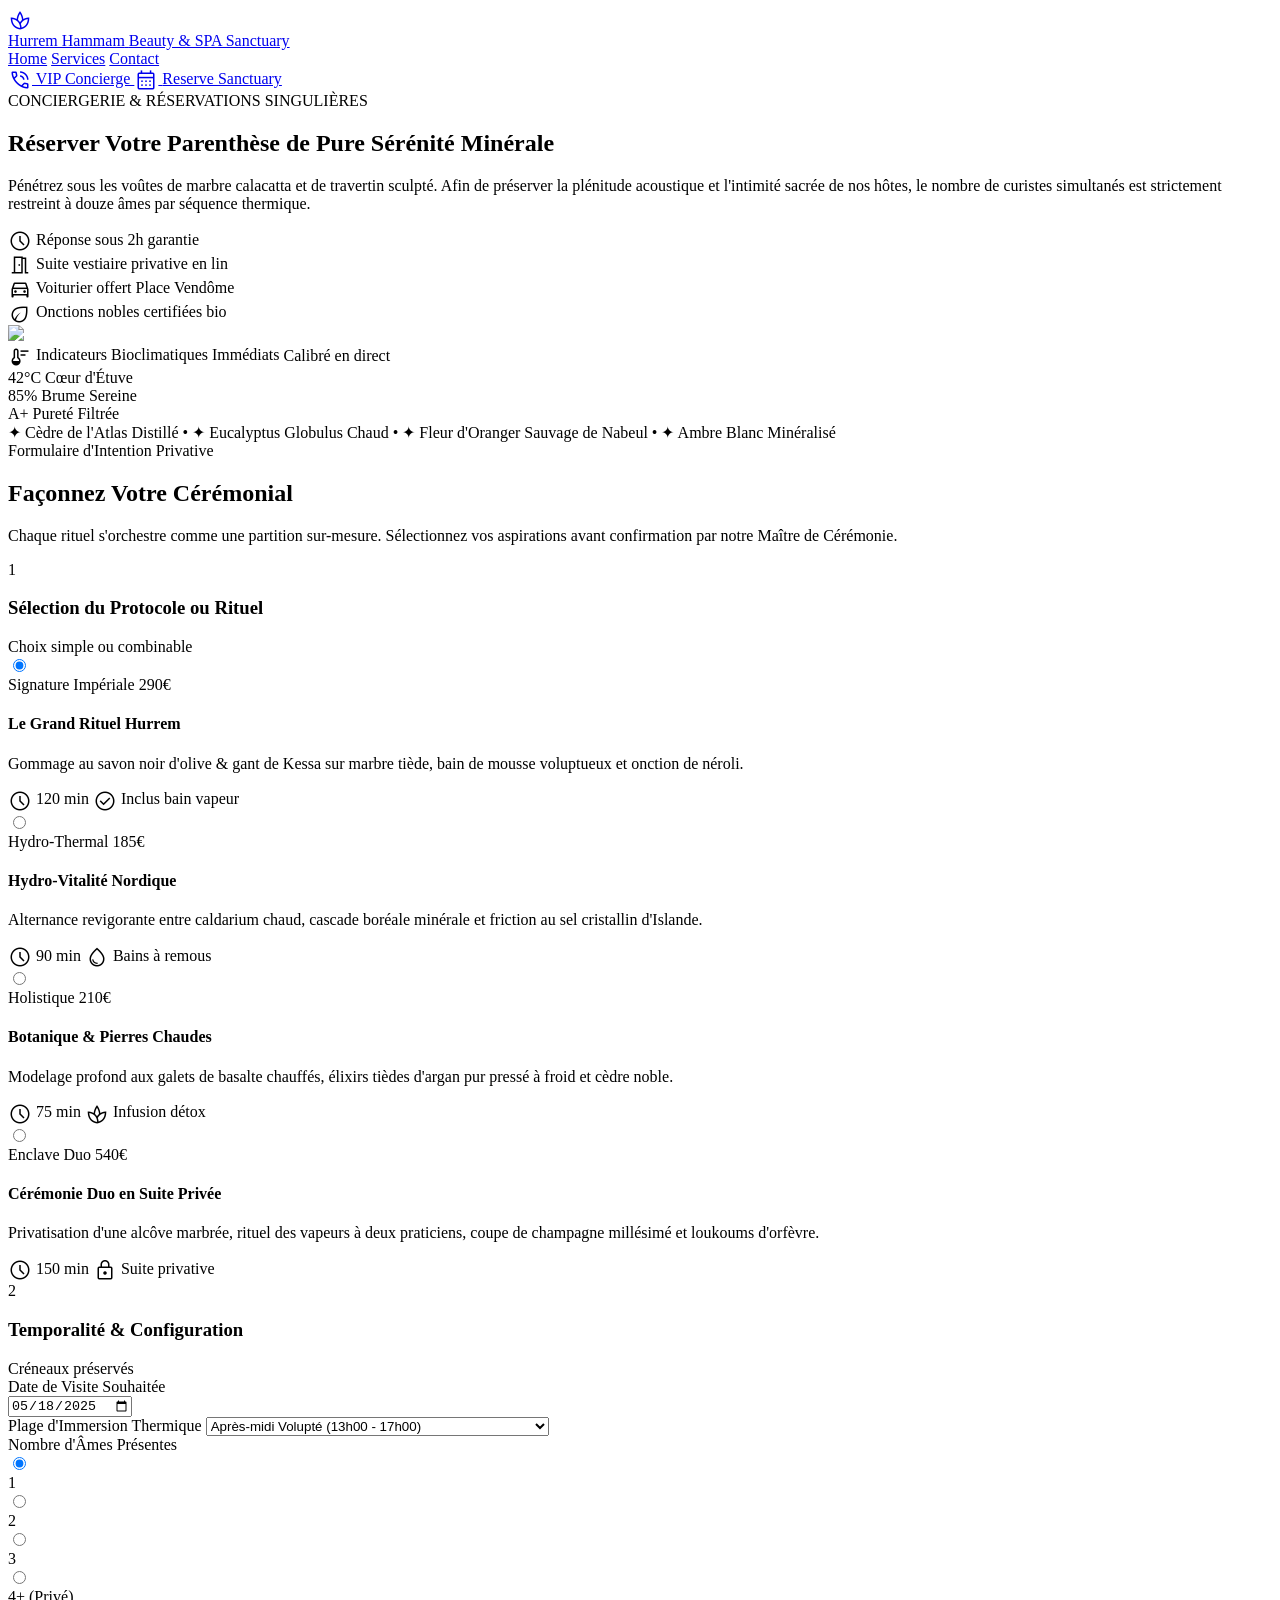
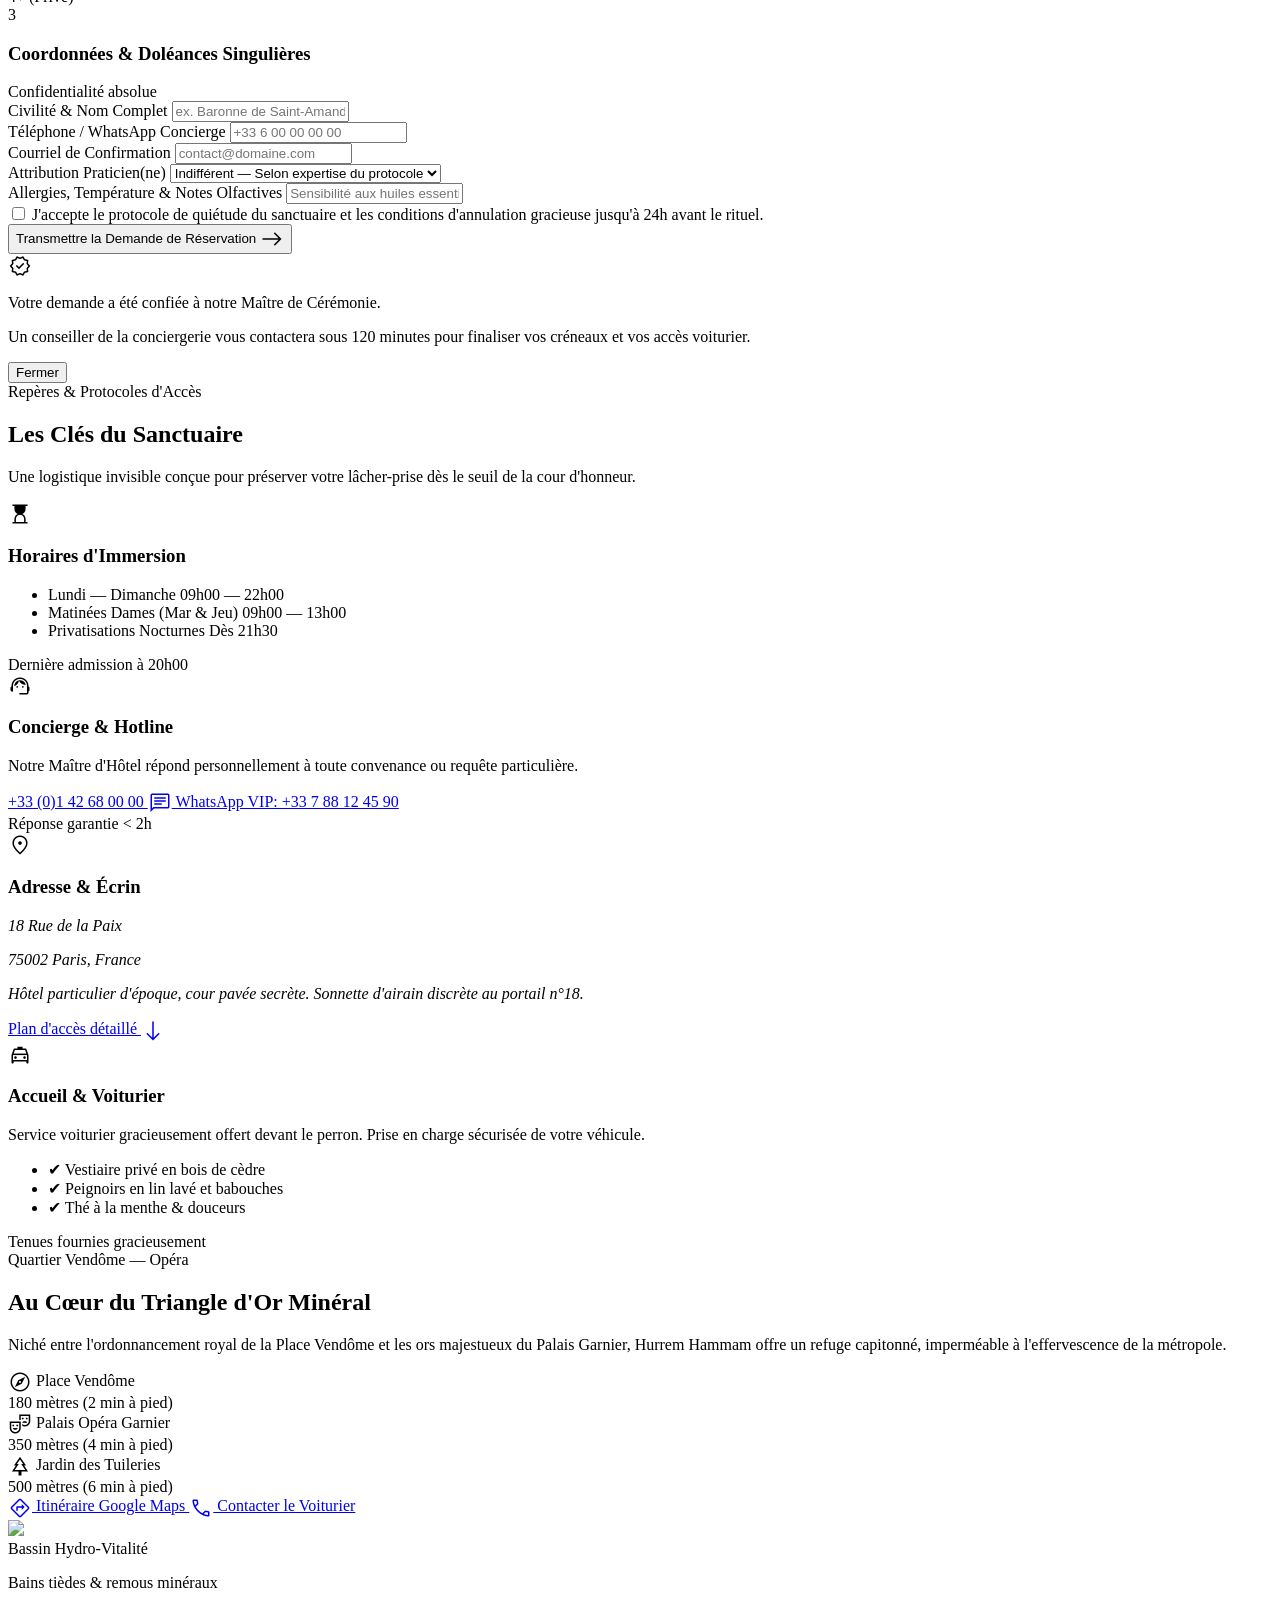
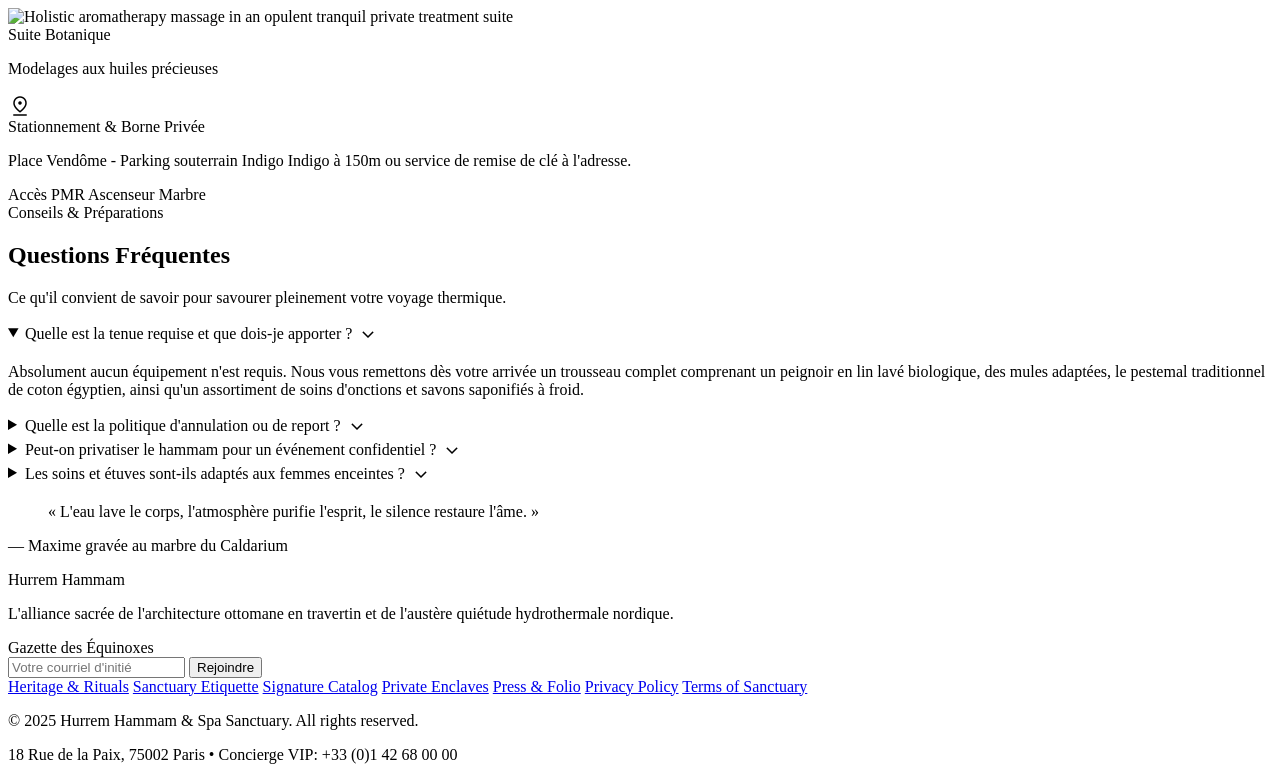
==== contact.html @ fe706697 "Release: Hurrem Hammam Beauty & SPA luxury website Co-authored-by: OpenBot <335604065+openbotgit[bot" ====
<!DOCTYPE html>

<html class="scroll-smooth" lang="fr"><head>
<meta charset="utf-8"/>
<meta content="width=device-width, initial-scale=1.0" name="viewport"/>
<title>Contact &amp; Réservations — Hurrem Hammam Beauty &amp; SPA</title>
<!-- Fonts -->
<link href="https://fonts.googleapis.com" rel="preconnect"/>
<link crossorigin="" href="https://fonts.gstatic.com" rel="preconnect"/>
<link href="https://fonts.googleapis.com/css2?family=Manrope:wght@300;400;500;600;700&amp;family=Playfair+Display:ital,wght@0,400;0,500;0,600;0,700;1,400&amp;display=swap" rel="stylesheet"/>
<!-- Material Symbols Outlined -->
<link href="https://fonts.googleapis.com/css2?family=Material+Symbols+Outlined:wght,FILL@100..700,0..1&amp;display=swap" rel="stylesheet"/>
<link href="https://fonts.googleapis.com/css2?family=Material+Symbols+Outlined:wght,FILL@100..700,0..1&amp;display=swap" rel="stylesheet"/>
<!-- Tailwind CSS -->
<script src="https://cdn.tailwindcss.com?plugins=forms,container-queries"></script>
<script id="tailwind-config">
    tailwind.config = {
      darkMode: "class",
      theme: {
        extend: {
          "colors": {
            "primary-fixed": "#e9e1dd",
            "surface-variant": "#e6e2dd",
            "on-primary": "#ffffff",
            "outline-variant": "#d0c4be",
            "secondary-container": "#fed488",
            "on-tertiary-container": "#788875",
            "on-background": "#1d1b19",
            "on-secondary-fixed": "#261900",
            "on-secondary-container": "#785a1a",
            "surface-dim": "#ded9d4",
            "surface-bright": "#fef8f3",
            "on-tertiary-fixed-variant": "#3c4b3a",
            "background": "#fef8f3",
            "tertiary-fixed-dim": "#bbcbb6",
            "surface-container": "#f2ede8",
            "on-primary-container": "#888380",
            "on-tertiary-fixed": "#111f11",
            "inverse-surface": "#32302d",
            "primary-container": "#1e1b19",
            "error": "#ba1a1a",
            "on-tertiary": "#ffffff",
            "primary-fixed-dim": "#ccc5c1",
            "on-secondary": "#ffffff",
            "on-error": "#ffffff",
            "on-primary-fixed-variant": "#4a4643",
            "tertiary": "#000000",
            "on-primary-fixed": "#1e1b19",
            "surface-container-lowest": "#ffffff",
            "surface-container-low": "#f8f3ee",
            "on-secondary-fixed-variant": "#5d4201",
            "surface-container-high": "#ece7e2",
            "error-container": "#ffdad6",
            "surface": "#fef8f3",
            "tertiary-fixed": "#d7e7d1",
            "surface-tint": "#625d5b",
            "secondary-fixed-dim": "#e9c176",
            "secondary-fixed": "#ffdea5",
            "inverse-on-surface": "#f5f0eb",
            "surface-container-highest": "#e6e2dd",
            "on-surface-variant": "#4d4540",
            "tertiary-container": "#111f11",
            "outline": "#7e7570",
            "on-surface": "#1d1b19",
            "inverse-primary": "#ccc5c1",
            "secondary": "#775a19",
            "on-error-container": "#93000a"
          },
          "borderRadius": {
            "DEFAULT": "0.125rem",
            "lg": "0.25rem",
            "xl": "0.5rem",
            "full": "0.75rem"
          },
          "spacing": {
            "space-lg": "2rem",
            "margin-mobile": "1.25rem",
            "space-xs": "0.375rem",
            "margin": "4rem",
            "gutter-mobile": "1rem",
            "margin-tablet": "2rem",
            "gutter": "1.5rem",
            "space-xl": "3.5rem",
            "space-sm": "0.75rem",
            "space-md": "1.25rem"
          },
          "fontFamily": {
            "headline-md": ["Playfair Display"],
            "body-md": ["Manrope"],
            "label-lg": ["Manrope"],
            "label-sm": ["Manrope"],
            "display-lg": ["Playfair Display"],
            "headline-sm": ["Playfair Display"],
            "headline-lg": ["Playfair Display"],
            "body-sm": ["Manrope"],
            "label-md": ["Manrope"],
            "display-lg-mobile": ["Playfair Display"],
            "headline-lg-mobile": ["Playfair Display"],
            "body-lg": ["Manrope"]
          },
          "fontSize": {
            "headline-md": ["28px", { "lineHeight": "36px", "fontWeight": "500" }],
            "body-md": ["15px", { "lineHeight": "24px", "fontWeight": "400" }],
            "label-lg": ["14px", { "lineHeight": "20px", "letterSpacing": "0.06em", "fontWeight": "600" }],
            "label-sm": ["11px", { "lineHeight": "14px", "letterSpacing": "0.1em", "fontWeight": "500" }],
            "display-lg": ["56px", { "lineHeight": "64px", "letterSpacing": "-0.02em", "fontWeight": "400" }],
            "headline-sm": ["22px", { "lineHeight": "30px", "fontWeight": "500" }],
            "headline-lg": ["40px", { "lineHeight": "48px", "letterSpacing": "-0.01em", "fontWeight": "400" }],
            "body-sm": ["13px", { "lineHeight": "20px", "fontWeight": "400" }],
            "label-md": ["12px", { "lineHeight": "16px", "letterSpacing": "0.08em", "fontWeight": "600" }],
            "display-lg-mobile": ["38px", { "lineHeight": "46px", "letterSpacing": "-0.01em", "fontWeight": "400" }],
            "headline-lg-mobile": ["30px", { "lineHeight": "38px", "fontWeight": "400" }],
            "body-lg": ["18px", { "lineHeight": "28px", "fontWeight": "400" }]
          }
        }
      }
    }
  </script>
<style>
    .material-symbols-outlined {
      font-variation-settings: 'FILL' 0, 'wght' 300, 'GRAD' 0, 'opsz' 24;
      display: inline-block;
      vertical-align: middle;
    }
    .custom-scroll::-webkit-scrollbar {
      width: 4px;
    }
    .custom-scroll::-webkit-scrollbar-thumb {
      background: #d0c4be;
      border-radius: 4px;
    }
    .gold-glow {
      box-shadow: 0 0 25px -5px rgba(197, 160, 89, 0.25);
    }
  </style>
</head>
<body class="bg-background text-on-surface font-body-md antialiased selection:bg-secondary-fixed selection:text-on-secondary-fixed min-h-screen flex flex-col">
<!-- TOP NAVIGATION BAR (Shared Component Source of Truth) -->
<header class="fixed top-0 inset-x-0 z-50 w-full bg-surface-container-low/80 dark:bg-inverse-surface/80 backdrop-blur-md border-b border-outline-variant/40 dark:border-outline/20 shadow-sm dark:shadow-none transition-all duration-300">
<div class="flex justify-between items-center w-full max-w-7xl mx-auto px-6 md:px-12 py-5">
<!-- Brand Logo -->
<a class="flex items-center gap-3 group" href="index.html">
<span class="material-symbols-outlined text-secondary text-2xl group-hover:rotate-45 transition-transform duration-500">spa</span>
<div class="flex flex-col">
<span class="font-headline-md text-headline-md tracking-wider text-primary dark:text-inverse-primary leading-tight">Hurrem Hammam</span>
<span class="font-label-sm text-[10px] tracking-[0.25em] text-secondary uppercase font-semibold">Beauty &amp; SPA Sanctuary</span>
</div>
</a>
<!-- Desktop Navigation Links (Contextual Active State: 'Contact') -->
<nav class="hidden md:flex items-center gap-8">
<a class="font-label-lg text-label-lg text-on-surface-variant dark:text-on-primary-container pb-1 transition-colors duration-200 hover:text-secondary dark:hover:text-secondary-fixed" href="index.html">Home</a>
<a class="font-label-lg text-label-lg text-on-surface-variant dark:text-on-primary-container pb-1 transition-colors duration-200 hover:text-secondary dark:hover:text-secondary-fixed" href="services.html">Services</a>
<a class="font-label-lg text-label-lg border-b-2 border-secondary text-primary dark:text-secondary-fixed pb-1 font-semibold hover:text-secondary dark:hover:text-secondary-fixed" href="contact.html">Contact</a>
</nav>
<!-- Trailing Action Controls -->
<div class="flex items-center gap-4">
<a class="hidden lg:flex items-center gap-2 px-4 py-2 text-primary border border-secondary/40 hover:border-secondary hover:bg-secondary/5 font-label-md text-label-md tracking-wider uppercase transition-all duration-300 rounded" href="tel:+33142680000">
<span class="material-symbols-outlined text-sm text-secondary">phone_in_talk</span>
          VIP Concierge
        </a>
<a class="px-5 py-2.5 bg-primary-container text-surface-container-lowest hover:bg-secondary transition-all duration-300 font-label-md text-label-md tracking-widest uppercase flex items-center gap-2 rounded shadow-sm hover:shadow active:scale-95" href="#ceremonial-booking">
<span class="material-symbols-outlined text-base">calendar_month</span>
<span>Reserve Sanctuary</span>
</a>
</div>
</div>
</header>
<!-- MAIN CANVAS -->
<main class="flex-grow pt-28">
<!-- 1. HERO HEADER BANNER -->
<section class="relative px-6 md:px-12 py-12 md:py-20 max-w-7xl mx-auto">
<div class="grid grid-cols-1 lg:grid-cols-12 gap-10 items-center">
<!-- Left Content -->
<div class="lg:col-span-7 flex flex-col gap-6">
<div class="inline-flex items-center gap-2.5 self-start px-3.5 py-1.5 rounded-full bg-secondary-fixed/50 border border-secondary/30 text-secondary font-label-sm text-label-sm uppercase tracking-widest">
<span class="w-1.5 h-1.5 rounded-full bg-secondary animate-pulse"></span>
            CONCIERGERIE &amp; RÉSERVATIONS SINGULIÈRES
          </div>
<h1 class="font-display-lg-mobile md:font-display-lg text-display-lg-mobile md:text-display-lg text-primary leading-none tracking-tight">
            Réserver Votre Parenthèse de Pure Sérénité Minérale
          </h1>
<p class="font-body-lg text-body-lg text-on-surface-variant max-w-2xl leading-relaxed">
            Pénétrez sous les voûtes de marbre calacatta et de travertin sculpté. Afin de préserver la plénitude acoustique et l'intimité sacrée de nos hôtes, le nombre de curistes simultanés est strictement restreint à douze âmes par séquence thermique.
          </p>
<!-- Assurance Badges Grid -->
<div class="grid grid-cols-2 sm:grid-cols-4 gap-3 pt-4 border-t border-outline-variant/30">
<div class="flex items-center gap-2">
<span class="material-symbols-outlined text-secondary text-base">schedule</span>
<span class="font-label-sm text-label-sm text-on-surface font-medium">Réponse sous 2h garantie</span>
</div>
<div class="flex items-center gap-2">
<span class="material-symbols-outlined text-secondary text-base">meeting_room</span>
<span class="font-label-sm text-label-sm text-on-surface font-medium">Suite vestiaire privative en lin</span>
</div>
<div class="flex items-center gap-2">
<span class="material-symbols-outlined text-secondary text-base">directions_car</span>
<span class="font-label-sm text-label-sm text-on-surface font-medium">Voiturier offert Place Vendôme</span>
</div>
<div class="flex items-center gap-2">
<span class="material-symbols-outlined text-secondary text-base">eco</span>
<span class="font-label-sm text-label-sm text-on-surface font-medium">Onctions nobles certifiées bio</span>
</div>
</div>
</div>
<!-- Right Featured Visual Showcase -->
<div class="lg:col-span-5 relative">
<div class="relative overflow-hidden rounded border border-outline-variant/60 shadow-xl bg-surface-container">
<img class="w-full h-[460px] object-cover transition-transform duration-700 hover:scale-105" data-alt="An expansive Ottoman luxury hammam dome with authentic carved travertine marble arches, warm ambient steam rising under octagonal skylights with soft sunlight rays, central heated marble platform surrounded by glowing candles and pure turquoise hydrotherapy pool." src="https://lh3.googleusercontent.com/aida-public/[base64]"/>
<!-- Real-time Atmospheric Sensor Card (Overlay) -->
<div class="absolute bottom-4 inset-x-4 p-4 rounded bg-surface/90 backdrop-blur-md border border-outline-variant/40 shadow-lg">
<div class="flex items-center justify-between border-b border-outline-variant/30 pb-2 mb-2">
<span class="font-label-sm text-label-sm uppercase tracking-wider text-secondary flex items-center gap-1.5 font-semibold">
<span class="material-symbols-outlined text-sm">thermostat</span>
                  Indicateurs Bioclimatiques Immédiats
                </span>
<span class="text-[11px] font-label-sm text-on-surface-variant flex items-center gap-1">
<span class="w-1.5 h-1.5 rounded-full bg-emerald-600"></span> Calibré en direct
                </span>
</div>
<div class="grid grid-cols-3 text-center divide-x divide-outline-variant/40">
<div class="px-2">
<span class="block font-headline-sm text-headline-sm text-primary leading-none">42°C</span>
<span class="font-label-sm text-[10px] text-on-surface-variant uppercase tracking-wider">Cœur d'Étuve</span>
</div>
<div class="px-2">
<span class="block font-headline-sm text-headline-sm text-secondary leading-none">85%</span>
<span class="font-label-sm text-[10px] text-on-surface-variant uppercase tracking-wider">Brume Sereine</span>
</div>
<div class="px-2">
<span class="block font-headline-sm text-headline-sm text-primary leading-none">A+</span>
<span class="font-label-sm text-[10px] text-on-surface-variant uppercase tracking-wider">Pureté Filtrée</span>
</div>
</div>
</div>
</div>
</div>
</div>
</section>
<!-- SENSORY NOTES RIBBON (Design System Feature) -->
<div class="border-y border-outline-variant/40 bg-surface-container-low/60 py-3.5 px-6">
<div class="max-w-7xl mx-auto flex flex-wrap items-center justify-between gap-4 font-label-sm text-label-sm uppercase tracking-[0.16em] text-on-surface-variant">
<span class="flex items-center gap-2"><span class="text-secondary">✦</span> Cèdre de l'Atlas Distillé</span>
<span class="hidden sm:inline text-outline-variant">•</span>
<span class="flex items-center gap-2"><span class="text-secondary">✦</span> Eucalyptus Globulus Chaud</span>
<span class="hidden sm:inline text-outline-variant">•</span>
<span class="flex items-center gap-2"><span class="text-secondary">✦</span> Fleur d'Oranger Sauvage de Nabeul</span>
<span class="hidden sm:inline text-outline-variant">•</span>
<span class="flex items-center gap-2"><span class="text-secondary">✦</span> Ambre Blanc Minéralisé</span>
</div>
</div>
<!-- 2. INTERACTIVE BOOKING & CONCIERGE REQUEST FORM -->
<section class="px-6 md:px-12 py-16 md:py-24 max-w-7xl mx-auto" id="ceremonial-booking">
<div class="text-center max-w-2xl mx-auto mb-14">
<span class="font-label-sm text-label-sm uppercase tracking-[0.2em] text-secondary font-semibold">Formulaire d'Intention Privative</span>
<h2 class="font-headline-lg text-headline-lg text-primary mt-2 mb-3">Façonnez Votre Cérémonial</h2>
<p class="font-body-md text-body-md text-on-surface-variant">Chaque rituel s'orchestre comme une partition sur-mesure. Sélectionnez vos aspirations avant confirmation par notre Maître de Cérémonie.</p>
</div>
<form class="bg-surface-container-low/70 border border-outline-variant/50 rounded-lg p-6 md:p-12 shadow-sm flex flex-col gap-12" id="reservation-form" onsubmit="event.preventDefault(); document.getElementById('booking-confirmation').classList.remove('hidden');">
<!-- STEP 1: PROTOCOL SELECTION (Bento Interactive Cards) -->
<div>
<div class="flex items-center justify-between mb-6 pb-2 border-b border-outline-variant/30">
<div class="flex items-center gap-3">
<span class="w-6 h-6 rounded-full bg-secondary-container text-on-secondary-container flex items-center justify-center font-label-sm text-xs font-bold">1</span>
<h3 class="font-headline-sm text-headline-sm text-primary">Sélection du Protocole ou Rituel</h3>
</div>
<span class="font-label-sm text-label-sm text-on-surface-variant">Choix simple ou combinable</span>
</div>
<div class="grid grid-cols-1 md:grid-cols-2 lg:grid-cols-4 gap-4">
<!-- Ritual Card 1 -->
<label class="relative cursor-pointer group flex flex-col">
<input checked="" class="peer sr-only" name="protocol" type="radio" value="imperial"/>
<div class="h-full p-5 rounded border border-outline-variant/60 bg-surface peer-checked:border-secondary peer-checked:bg-secondary-fixed/15 peer-checked:shadow transition-all duration-300 flex flex-col justify-between">
<div>
<div class="flex justify-between items-start mb-2">
<span class="px-2 py-0.5 rounded bg-secondary/10 text-secondary font-label-sm text-[10px] uppercase font-bold tracking-wider">Signature Impériale</span>
<span class="font-headline-sm text-headline-sm text-primary">290€</span>
</div>
<h4 class="font-headline-sm text-lg text-primary group-hover:text-secondary transition-colors">Le Grand Rituel Hurrem</h4>
<p class="font-body-sm text-body-sm text-on-surface-variant mt-2 leading-relaxed">Gommage au savon noir d'olive &amp; gant de Kessa sur marbre tiède, bain de mousse voluptueux et onction de néroli.</p>
</div>
<div class="mt-4 pt-3 border-t border-outline-variant/20 flex items-center justify-between text-on-surface-variant font-label-sm text-xs">
<span class="flex items-center gap-1"><span class="material-symbols-outlined text-sm">schedule</span> 120 min</span>
<span class="flex items-center gap-1 text-secondary font-medium"><span class="material-symbols-outlined text-sm">check_circle</span> Inclus bain vapeur</span>
</div>
</div>
</label>
<!-- Ritual Card 2 -->
<label class="relative cursor-pointer group flex flex-col">
<input class="peer sr-only" name="protocol" type="radio" value="hydro"/>
<div class="h-full p-5 rounded border border-outline-variant/60 bg-surface peer-checked:border-secondary peer-checked:bg-secondary-fixed/15 peer-checked:shadow transition-all duration-300 flex flex-col justify-between">
<div>
<div class="flex justify-between items-start mb-2">
<span class="px-2 py-0.5 rounded bg-tertiary-fixed text-on-tertiary-fixed-variant font-label-sm text-[10px] uppercase font-bold tracking-wider">Hydro-Thermal</span>
<span class="font-headline-sm text-headline-sm text-primary">185€</span>
</div>
<h4 class="font-headline-sm text-lg text-primary group-hover:text-secondary transition-colors">Hydro-Vitalité Nordique</h4>
<p class="font-body-sm text-body-sm text-on-surface-variant mt-2 leading-relaxed">Alternance revigorante entre caldarium chaud, cascade boréale minérale et friction au sel cristallin d'Islande.</p>
</div>
<div class="mt-4 pt-3 border-t border-outline-variant/20 flex items-center justify-between text-on-surface-variant font-label-sm text-xs">
<span class="flex items-center gap-1"><span class="material-symbols-outlined text-sm">schedule</span> 90 min</span>
<span class="flex items-center gap-1 text-secondary font-medium"><span class="material-symbols-outlined text-sm">water_drop</span> Bains à remous</span>
</div>
</div>
</label>
<!-- Ritual Card 3 -->
<label class="relative cursor-pointer group flex flex-col">
<input class="peer sr-only" name="protocol" type="radio" value="hotstones"/>
<div class="h-full p-5 rounded border border-outline-variant/60 bg-surface peer-checked:border-secondary peer-checked:bg-secondary-fixed/15 peer-checked:shadow transition-all duration-300 flex flex-col justify-between">
<div>
<div class="flex justify-between items-start mb-2">
<span class="px-2 py-0.5 rounded bg-secondary/10 text-secondary font-label-sm text-[10px] uppercase font-bold tracking-wider">Holistique</span>
<span class="font-headline-sm text-headline-sm text-primary">210€</span>
</div>
<h4 class="font-headline-sm text-lg text-primary group-hover:text-secondary transition-colors">Botanique &amp; Pierres Chaudes</h4>
<p class="font-body-sm text-body-sm text-on-surface-variant mt-2 leading-relaxed">Modelage profond aux galets de basalte chauffés, élixirs tièdes d'argan pur pressé à froid et cèdre noble.</p>
</div>
<div class="mt-4 pt-3 border-t border-outline-variant/20 flex items-center justify-between text-on-surface-variant font-label-sm text-xs">
<span class="flex items-center gap-1"><span class="material-symbols-outlined text-sm">schedule</span> 75 min</span>
<span class="flex items-center gap-1 text-secondary font-medium"><span class="material-symbols-outlined text-sm">spa</span> Infusion détox</span>
</div>
</div>
</label>
<!-- Ritual Card 4 -->
<label class="relative cursor-pointer group flex flex-col">
<input class="peer sr-only" name="protocol" type="radio" value="duo"/>
<div class="h-full p-5 rounded border border-outline-variant/60 bg-surface peer-checked:border-secondary peer-checked:bg-secondary-fixed/15 peer-checked:shadow transition-all duration-300 flex flex-col justify-between">
<div>
<div class="flex justify-between items-start mb-2">
<span class="px-2 py-0.5 rounded bg-secondary-fixed text-on-secondary-fixed font-label-sm text-[10px] uppercase font-bold tracking-wider">Enclave Duo</span>
<span class="font-headline-sm text-headline-sm text-primary">540€</span>
</div>
<h4 class="font-headline-sm text-lg text-primary group-hover:text-secondary transition-colors">Cérémonie Duo en Suite Privée</h4>
<p class="font-body-sm text-body-sm text-on-surface-variant mt-2 leading-relaxed">Privatisation d'une alcôve marbrée, rituel des vapeurs à deux praticiens, coupe de champagne millésimé et loukoums d'orfèvre.</p>
</div>
<div class="mt-4 pt-3 border-t border-outline-variant/20 flex items-center justify-between text-on-surface-variant font-label-sm text-xs">
<span class="flex items-center gap-1"><span class="material-symbols-outlined text-sm">schedule</span> 150 min</span>
<span class="flex items-center gap-1 text-secondary font-medium"><span class="material-symbols-outlined text-sm">lock</span> Suite privative</span>
</div>
</div>
</label>
</div>
</div>
<!-- STEP 2: TEMPORALITÉ & CONFIGURATION -->
<div>
<div class="flex items-center justify-between mb-6 pb-2 border-b border-outline-variant/30">
<div class="flex items-center gap-3">
<span class="w-6 h-6 rounded-full bg-secondary-container text-on-secondary-container flex items-center justify-center font-label-sm text-xs font-bold">2</span>
<h3 class="font-headline-sm text-headline-sm text-primary">Temporalité &amp; Configuration</h3>
</div>
<span class="font-label-sm text-label-sm text-on-surface-variant">Créneaux préservés</span>
</div>
<div class="grid grid-cols-1 md:grid-cols-3 gap-6">
<!-- Date Picker -->
<div class="flex flex-col gap-2">
<label class="font-label-md text-label-md text-on-surface uppercase tracking-wider font-semibold">Date de Visite Souhaitée</label>
<div class="relative">
<input class="w-full bg-surface-container/60 border border-outline-variant focus:border-secondary focus:ring-0 rounded px-4 py-3 text-on-surface font-body-md" required="" type="date" value="2025-05-18"/>
</div>
</div>
<!-- Time Slots -->
<div class="flex flex-col gap-2">
<label class="font-label-md text-label-md text-on-surface uppercase tracking-wider font-semibold">Plage d'Immersion Thermique</label>
<select class="w-full bg-surface-container/60 border border-outline-variant focus:border-secondary focus:ring-0 rounded px-4 py-3 text-on-surface font-body-md">
<option>Matinée Sereine (09h00 - 12h00)</option>
<option>Matinée Dames - Réservée (Mar / Jeu 09h00 - 13h00)</option>
<option selected="">Après-midi Volupté (13h00 - 17h00)</option>
<option>Crépuscule &amp; Nocturne Mystique (18h00 - 22h00)</option>
</select>
</div>
<!-- Guests -->
<div class="flex flex-col gap-2">
<label class="font-label-md text-label-md text-on-surface uppercase tracking-wider font-semibold">Nombre d'Âmes Présentes</label>
<div class="grid grid-cols-4 gap-2">
<label class="cursor-pointer">
<input checked="" class="peer sr-only" name="guests" type="radio" value="1"/>
<div class="py-3 text-center border border-outline-variant/60 rounded bg-surface peer-checked:bg-primary-container peer-checked:text-surface peer-checked:border-primary-container font-label-md text-sm transition-all">1</div>
</label>
<label class="cursor-pointer">
<input class="peer sr-only" name="guests" type="radio" value="2"/>
<div class="py-3 text-center border border-outline-variant/60 rounded bg-surface peer-checked:bg-primary-container peer-checked:text-surface peer-checked:border-primary-container font-label-md text-sm transition-all">2</div>
</label>
<label class="cursor-pointer">
<input class="peer sr-only" name="guests" type="radio" value="3"/>
<div class="py-3 text-center border border-outline-variant/60 rounded bg-surface peer-checked:bg-primary-container peer-checked:text-surface peer-checked:border-primary-container font-label-md text-sm transition-all">3</div>
</label>
<label class="cursor-pointer">
<input class="peer sr-only" name="guests" type="radio" value="4+"/>
<div class="py-3 text-center border border-outline-variant/60 rounded bg-surface peer-checked:bg-primary-container peer-checked:text-surface peer-checked:border-primary-container font-label-md text-sm transition-all">4+ (Privé)</div>
</label>
</div>
</div>
</div>
</div>
<!-- STEP 3: COORDONNÉES & DOLÉANCES SINGULIÈRES -->
<div>
<div class="flex items-center justify-between mb-6 pb-2 border-b border-outline-variant/30">
<div class="flex items-center gap-3">
<span class="w-6 h-6 rounded-full bg-secondary-container text-on-secondary-container flex items-center justify-center font-label-sm text-xs font-bold">3</span>
<h3 class="font-headline-sm text-headline-sm text-primary">Coordonnées &amp; Doléances Singulières</h3>
</div>
<span class="font-label-sm text-label-sm text-on-surface-variant">Confidentialité absolue</span>
</div>
<div class="grid grid-cols-1 md:grid-cols-3 gap-6">
<div class="flex flex-col gap-2">
<label class="font-label-md text-label-md text-on-surface uppercase tracking-wider font-semibold">Civilité &amp; Nom Complet</label>
<input class="w-full bg-surface-container/60 border border-outline-variant focus:border-secondary focus:ring-0 rounded px-4 py-3 text-on-surface placeholder:text-on-surface-variant/40 font-body-md" placeholder="ex. Baronne de Saint-Amand" required="" type="text"/>
</div>
<div class="flex flex-col gap-2">
<label class="font-label-md text-label-md text-on-surface uppercase tracking-wider font-semibold">Téléphone / WhatsApp Concierge</label>
<input class="w-full bg-surface-container/60 border border-outline-variant focus:border-secondary focus:ring-0 rounded px-4 py-3 text-on-surface placeholder:text-on-surface-variant/40 font-body-md" placeholder="+33 6 00 00 00 00" required="" type="tel"/>
</div>
<div class="flex flex-col gap-2">
<label class="font-label-md text-label-md text-on-surface uppercase tracking-wider font-semibold">Courriel de Confirmation</label>
<input class="w-full bg-surface-container/60 border border-outline-variant focus:border-secondary focus:ring-0 rounded px-4 py-3 text-on-surface placeholder:text-on-surface-variant/40 font-body-md" placeholder="contact@domaine.com" required="" type="email"/>
</div>
</div>
<div class="grid grid-cols-1 md:grid-cols-2 gap-6 mt-6">
<div class="flex flex-col gap-2">
<label class="font-label-md text-label-md text-on-surface uppercase tracking-wider font-semibold">Attribution Praticien(ne)</label>
<select class="w-full bg-surface-container/60 border border-outline-variant focus:border-secondary focus:ring-0 rounded px-4 py-3 text-on-surface font-body-md">
<option>Indifférent — Selon expertise du protocole</option>
<option>Praticienne Femme exclusivement</option>
<option>Praticien Homme exclusivement</option>
<option>Maître Hammamiste Sénior (+40€)</option>
</select>
</div>
<div class="flex flex-col gap-2">
<label class="font-label-md text-label-md text-on-surface uppercase tracking-wider font-semibold">Allergies, Température &amp; Notes Olfactives</label>
<input class="w-full bg-surface-container/60 border border-outline-variant focus:border-secondary focus:ring-0 rounded px-4 py-3 text-on-surface placeholder:text-on-surface-variant/40 font-body-md" placeholder="Sensibilité aux huiles essentielles, grossesse, chaleur modérée..." type="text"/>
</div>
</div>
</div>
<!-- STEP 4: SUBMISSION & CONFIRMATION -->
<div class="pt-6 border-t border-outline-variant/30 flex flex-col md:flex-row items-center justify-between gap-6">
<div class="flex items-center gap-3">
<input class="w-4 h-4 rounded border-secondary text-primary focus:ring-0 cursor-pointer" id="terms" required="" type="checkbox"/>
<label class="font-body-sm text-body-sm text-on-surface-variant cursor-pointer select-none" for="terms">
              J'accepte le protocole de quiétude du sanctuaire et les conditions d'annulation gracieuse jusqu'à 24h avant le rituel.
            </label>
</div>
<button class="w-full md:w-auto px-10 py-4 bg-primary-container text-surface-container-lowest hover:bg-secondary transition-all duration-300 font-label-lg text-label-lg tracking-widest uppercase flex items-center justify-center gap-3 rounded shadow hover:shadow-lg active:scale-95" type="submit">
<span>Transmettre la Demande de Réservation</span>
<span class="material-symbols-outlined text-base">east</span>
</button>
</div>
<!-- Success Toast Mock -->
<div class="hidden p-4 rounded bg-secondary-fixed/40 border border-secondary text-on-secondary-fixed flex items-center justify-between gap-4" id="booking-confirmation">
<div class="flex items-center gap-3">
<span class="material-symbols-outlined text-secondary text-2xl">verified</span>
<div>
<p class="font-label-lg font-bold">Votre demande a été confiée à notre Maître de Cérémonie.</p>
<p class="font-body-sm">Un conseiller de la conciergerie vous contactera sous 120 minutes pour finaliser vos créneaux et vos accès voiturier.</p>
</div>
</div>
<button class="text-xs uppercase font-bold tracking-widest text-secondary hover:underline" onclick="document.getElementById('booking-confirmation').classList.add('hidden')" type="button">Fermer</button>
</div>
</form>
</section>
<!-- 3. PRACTICAL INFORMATION BENTO (Les Clés du Sanctuaire) -->
<section class="px-6 md:px-12 py-16 bg-surface-container-low/50 border-y border-outline-variant/30">
<div class="max-w-7xl mx-auto">
<div class="flex flex-col md:flex-row md:items-end justify-between mb-12 gap-4">
<div>
<span class="font-label-sm text-label-sm uppercase tracking-[0.2em] text-secondary font-semibold">Repères &amp; Protocoles d'Accès</span>
<h2 class="font-headline-lg text-headline-lg text-primary mt-1">Les Clés du Sanctuaire</h2>
</div>
<p class="font-body-md text-body-md text-on-surface-variant max-w-md">Une logistique invisible conçue pour préserver votre lâcher-prise dès le seuil de la cour d'honneur.</p>
</div>
<div class="grid grid-cols-1 md:grid-cols-2 lg:grid-cols-4 gap-6">
<!-- Card 1: Horaires -->
<div class="p-6 rounded bg-surface border border-outline-variant/50 shadow-sm hover:border-secondary/60 transition-all flex flex-col justify-between">
<div>
<div class="w-10 h-10 rounded-full bg-secondary/10 flex items-center justify-center text-secondary mb-4">
<span class="material-symbols-outlined text-xl">hourglass_top</span>
</div>
<h3 class="font-headline-sm text-lg text-primary mb-2">Horaires d'Immersion</h3>
<ul class="space-y-2 font-body-sm text-body-sm text-on-surface-variant">
<li class="flex justify-between border-b border-outline-variant/20 pb-1">
<span>Lundi — Dimanche</span>
<span class="font-medium text-on-surface">09h00 — 22h00</span>
</li>
<li class="flex justify-between border-b border-outline-variant/20 pb-1">
<span>Matinées Dames (Mar &amp; Jeu)</span>
<span class="font-medium text-on-surface">09h00 — 13h00</span>
</li>
<li class="flex justify-between">
<span>Privatisations Nocturnes</span>
<span class="font-medium text-on-surface">Dès 21h30</span>
</li>
</ul>
</div>
<span class="mt-4 pt-3 font-label-sm text-[10px] uppercase tracking-wider text-secondary flex items-center gap-1 font-semibold">
              Dernière admission à 20h00
            </span>
</div>
<!-- Card 2: Concierge Dédié -->
<div class="p-6 rounded bg-surface border border-outline-variant/50 shadow-sm hover:border-secondary/60 transition-all flex flex-col justify-between">
<div>
<div class="w-10 h-10 rounded-full bg-secondary/10 flex items-center justify-center text-secondary mb-4">
<span class="material-symbols-outlined text-xl">support_agent</span>
</div>
<h3 class="font-headline-sm text-lg text-primary mb-2">Concierge &amp; Hotline</h3>
<p class="font-body-sm text-body-sm text-on-surface-variant mb-4">Notre Maître d'Hôtel répond personnellement à toute convenance ou requête particulière.</p>
<div class="space-y-2">
<a class="block font-headline-sm text-base text-primary hover:text-secondary transition-colors" href="tel:+33142680000">
                  +33 (0)1 42 68 00 00
                </a>
<a class="flex items-center gap-1.5 font-label-md text-xs text-secondary hover:underline" href="https://wa.me/33788124590">
<span class="material-symbols-outlined text-sm">chat</span>
                  WhatsApp VIP: +33 7 88 12 45 90
                </a>
</div>
</div>
<span class="mt-4 pt-3 font-label-sm text-[10px] uppercase tracking-wider text-on-surface-variant flex items-center gap-1">
<span class="w-1.5 h-1.5 rounded-full bg-secondary"></span> Réponse garantie &lt; 2h
            </span>
</div>
<!-- Card 3: Adresse & Écrin -->
<div class="p-6 rounded bg-surface border border-outline-variant/50 shadow-sm hover:border-secondary/60 transition-all flex flex-col justify-between">
<div>
<div class="w-10 h-10 rounded-full bg-secondary/10 flex items-center justify-center text-secondary mb-4">
<span class="material-symbols-outlined text-xl">location_on</span>
</div>
<h3 class="font-headline-sm text-lg text-primary mb-2">Adresse &amp; Écrin</h3>
<address class="not-italic font-body-sm text-body-sm text-on-surface-variant space-y-1">
<p class="font-semibold text-on-surface">18 Rue de la Paix</p>
<p>75002 Paris, France</p>
<p class="text-xs text-outline pt-1">Hôtel particulier d'époque, cour pavée secrète. Sonnette d'airain discrète au portail n°18.</p>
</address>
</div>
<a class="mt-4 pt-3 font-label-sm text-[11px] uppercase tracking-wider text-secondary flex items-center gap-1 font-semibold hover:underline" href="#sanctuary-map">
              Plan d'accès détaillé <span class="material-symbols-outlined text-xs">south</span>
</a>
</div>
<!-- Card 4: Accueil, Vestiaire & Voiturier -->
<div class="p-6 rounded bg-surface border border-outline-variant/50 shadow-sm hover:border-secondary/60 transition-all flex flex-col justify-between">
<div>
<div class="w-10 h-10 rounded-full bg-secondary/10 flex items-center justify-center text-secondary mb-4">
<span class="material-symbols-outlined text-xl">local_taxi</span>
</div>
<h3 class="font-headline-sm text-lg text-primary mb-2">Accueil &amp; Voiturier</h3>
<p class="font-body-sm text-body-sm text-on-surface-variant mb-3">Service voiturier gracieusement offert devant le perron. Prise en charge sécurisée de votre véhicule.</p>
<ul class="font-body-sm text-xs text-on-surface-variant space-y-1">
<li class="flex items-center gap-1.5"><span class="text-secondary">✔</span> Vestiaire privé en bois de cèdre</li>
<li class="flex items-center gap-1.5"><span class="text-secondary">✔</span> Peignoirs en lin lavé et babouches</li>
<li class="flex items-center gap-1.5"><span class="text-secondary">✔</span> Thé à la menthe &amp; douceurs</li>
</ul>
</div>
<span class="mt-4 pt-3 font-label-sm text-[10px] uppercase tracking-wider text-on-surface-variant">
              Tenues fournies gracieusement
            </span>
</div>
</div>
</div>
</section>
<!-- 4. AESTHETIC MAP & DIRECTIONS CARD (Au Cœur du Triangle d'Or Minéral) -->
<section class="px-6 md:px-12 py-16 md:py-24 max-w-7xl mx-auto" id="sanctuary-map">
<div class="grid grid-cols-1 lg:grid-cols-12 gap-8 items-center">
<!-- Left: Context & Vignettes -->
<div class="lg:col-span-5 flex flex-col gap-6">
<div class="inline-flex items-center gap-2 self-start px-3 py-1 rounded bg-secondary/10 text-secondary font-label-sm text-xs uppercase tracking-wider font-semibold">
            Quartier Vendôme — Opéra
          </div>
<h2 class="font-headline-lg text-headline-lg text-primary">Au Cœur du Triangle d'Or Minéral</h2>
<p class="font-body-md text-body-md text-on-surface-variant leading-relaxed">
            Niché entre l'ordonnancement royal de la Place Vendôme et les ors majestueux du Palais Garnier, Hurrem Hammam offre un refuge capitonné, imperméable à l'effervescence de la métropole.
          </p>
<!-- Pedestrian Distances Bento -->
<div class="space-y-3 pt-2">
<div class="p-3.5 rounded bg-surface-container border border-outline-variant/40 flex items-center justify-between">
<div class="flex items-center gap-3">
<span class="material-symbols-outlined text-secondary">explore</span>
<span class="font-label-md text-sm text-on-surface">Place Vendôme</span>
</div>
<span class="font-label-sm text-xs text-on-surface-variant font-medium">180 mètres (2 min à pied)</span>
</div>
<div class="p-3.5 rounded bg-surface-container border border-outline-variant/40 flex items-center justify-between">
<div class="flex items-center gap-3">
<span class="material-symbols-outlined text-secondary">theater_comedy</span>
<span class="font-label-md text-sm text-on-surface">Palais Opéra Garnier</span>
</div>
<span class="font-label-sm text-xs text-on-surface-variant font-medium">350 mètres (4 min à pied)</span>
</div>
<div class="p-3.5 rounded bg-surface-container border border-outline-variant/40 flex items-center justify-between">
<div class="flex items-center gap-3">
<span class="material-symbols-outlined text-secondary">park</span>
<span class="font-label-md text-sm text-on-surface">Jardin des Tuileries</span>
</div>
<span class="font-label-sm text-xs text-on-surface-variant font-medium">500 mètres (6 min à pied)</span>
</div>
</div>
<div class="flex gap-4 pt-2">
<a class="inline-flex items-center gap-2 px-6 py-3 bg-primary-container text-surface-container-lowest hover:bg-secondary font-label-md text-xs uppercase tracking-widest rounded transition-all duration-300" href="https://maps.google.com/?q=18+Rue+de+la+Paix+Paris" rel="noopener noreferrer" target="_blank">
<span class="material-symbols-outlined text-base">directions</span>
              Itinéraire Google Maps
            </a>
<a class="inline-flex items-center gap-2 px-6 py-3 border border-outline-variant hover:border-secondary font-label-md text-xs uppercase tracking-widest text-on-surface rounded transition-all duration-300" href="tel:+33142680000">
<span class="material-symbols-outlined text-base">call</span>
              Contacter le Voiturier
            </a>
</div>
</div>
<!-- Right: Sensory Ambience & Visual Cartography Component -->
<div class="lg:col-span-7 grid grid-cols-1 md:grid-cols-2 gap-4">
<!-- Image Card 1: Hydrowellness Pool (User provided context) -->
<div class="group relative rounded overflow-hidden border border-outline-variant/60 shadow-md h-72">
<img class="w-full h-full object-cover group-hover:scale-105 transition-transform duration-700" data-alt="Luxurious indoor heated hydrotherapy stone pool surrounded by candlelight arches and fragrant eucalyptus greenery, soft misty atmosphere with warm Mediterranean travertine textures in an ultra-exclusive spa sanctuary." src="https://lh3.googleusercontent.com/aida-public/[base64]"/>
<div class="absolute inset-0 bg-gradient-to-t from-primary-container/80 via-transparent to-transparent flex items-end p-4">
<div>
<span class="font-label-sm text-[10px] uppercase text-secondary font-bold tracking-widest">Bassin Hydro-Vitalité</span>
<p class="font-headline-sm text-base text-surface-container-lowest">Bains tièdes &amp; remous minéraux</p>
</div>
</div>
</div>
<!-- Image Card 2: Essential IMAGE_9 Placeholder as required -->
<div class="group relative rounded overflow-hidden border border-outline-variant/60 shadow-md h-72">
<img alt="Holistic aromatherapy massage in an opulent tranquil private treatment suite" class="w-full h-full object-cover group-hover:scale-105 transition-transform duration-700" src="https://lh3.googleusercontent.com/aida/[base64]"/>
<div class="absolute inset-0 bg-gradient-to-t from-primary-container/80 via-transparent to-transparent flex items-end p-4">
<div>
<span class="font-label-sm text-[10px] uppercase text-secondary font-bold tracking-widest">Suite Botanique</span>
<p class="font-headline-sm text-base text-surface-container-lowest">Modelages aux huiles précieuses</p>
</div>
</div>
</div>
<!-- Stylized Travertine Map Plate -->
<div class="md:col-span-2 p-6 rounded bg-surface border border-outline-variant/60 flex flex-col md:flex-row items-center justify-between gap-4">
<div class="flex items-center gap-4">
<div class="w-12 h-12 rounded-full bg-secondary-container text-on-secondary-container flex items-center justify-center">
<span class="material-symbols-outlined text-2xl">pin_drop</span>
</div>
<div>
<span class="font-headline-sm text-base text-primary">Stationnement &amp; Borne Privée</span>
<p class="font-body-sm text-body-sm text-on-surface-variant">Place Vendôme - Parking souterrain Indigo Indigo à 150m ou service de remise de clé à l'adresse.</p>
</div>
</div>
<div class="flex items-center gap-2">
<span class="px-3 py-1 rounded bg-secondary/10 text-secondary font-label-sm text-xs font-semibold uppercase tracking-wider">Accès PMR</span>
<span class="px-3 py-1 rounded bg-secondary/10 text-secondary font-label-sm text-xs font-semibold uppercase tracking-wider">Ascenseur Marbre</span>
</div>
</div>
</div>
</div>
</section>
<!-- 5. QUESTIONS FRÉQUENTES (FAQ Accordions) -->
<section class="px-6 md:px-12 py-16 bg-surface-container-low/40 border-t border-outline-variant/30">
<div class="max-w-4xl mx-auto">
<div class="text-center mb-12">
<span class="font-label-sm text-label-sm uppercase tracking-[0.2em] text-secondary font-semibold">Conseils &amp; Préparations</span>
<h2 class="font-headline-lg text-headline-lg text-primary mt-1">Questions Fréquentes</h2>
<p class="font-body-md text-body-md text-on-surface-variant mt-2">Ce qu'il convient de savoir pour savourer pleinement votre voyage thermique.</p>
</div>
<div class="space-y-4">
<!-- Accordion Item 1 -->
<details class="group bg-surface rounded border border-outline-variant/50 p-5 [&amp;_summary::-webkit-details-marker]:hidden cursor-pointer" open="">
<summary class="flex justify-between items-center font-headline-sm text-lg text-primary">
<span>Quelle est la tenue requise et que dois-je apporter ?</span>
<span class="material-symbols-outlined text-secondary transition-transform group-open:rotate-180">expand_more</span>
</summary>
<p class="mt-4 font-body-md text-body-md text-on-surface-variant leading-relaxed border-t border-outline-variant/20 pt-3">
              Absolument aucun équipement n'est requis. Nous vous remettons dès votre arrivée un trousseau complet comprenant un peignoir en lin lavé biologique, des mules adaptées, le pestemal traditionnel de coton égyptien, ainsi qu'un assortiment de soins d'onctions et savons saponifiés à froid.
            </p>
</details>
<!-- Accordion Item 2 -->
<details class="group bg-surface rounded border border-outline-variant/50 p-5 [&amp;_summary::-webkit-details-marker]:hidden cursor-pointer">
<summary class="flex justify-between items-center font-headline-sm text-lg text-primary">
<span>Quelle est la politique d'annulation ou de report ?</span>
<span class="material-symbols-outlined text-secondary transition-transform group-open:rotate-180">expand_more</span>
</summary>
<p class="mt-4 font-body-md text-body-md text-on-surface-variant leading-relaxed border-t border-outline-variant/20 pt-3">
              Les réservations individuelles peuvent être déplacées ou annulées sans frais jusqu'à 24 heures précédant le créneau. Pour les privatisations d'alcôves complètes ou cérémonies en Duo, un préavis de 48 heures est requis afin de réaffecter nos praticiens.
            </p>
</details>
<!-- Accordion Item 3 -->
<details class="group bg-surface rounded border border-outline-variant/50 p-5 [&amp;_summary::-webkit-details-marker]:hidden cursor-pointer">
<summary class="flex justify-between items-center font-headline-sm text-lg text-primary">
<span>Peut-on privatiser le hammam pour un événement confidentiel ?</span>
<span class="material-symbols-outlined text-secondary transition-transform group-open:rotate-180">expand_more</span>
</summary>
<p class="mt-4 font-body-md text-body-md text-on-surface-variant leading-relaxed border-t border-outline-variant/20 pt-3">
              Oui. La coupole centrale et ses bassins annexes peuvent être intégralement privatisés en soirée à partir de 20h30 pour des célébrations exclusives, réunions d'équipes prestigieuses ou cérémonies intimes, jusqu'à 25 convives avec cocktail détox ou dînatoire raffiné.
            </p>
</details>
<!-- Accordion Item 4 -->
<details class="group bg-surface rounded border border-outline-variant/50 p-5 [&amp;_summary::-webkit-details-marker]:hidden cursor-pointer">
<summary class="flex justify-between items-center font-headline-sm text-lg text-primary">
<span>Les soins et étuves sont-ils adaptés aux femmes enceintes ?</span>
<span class="material-symbols-outlined text-secondary transition-transform group-open:rotate-180">expand_more</span>
</summary>
<p class="mt-4 font-body-md text-body-md text-on-surface-variant leading-relaxed border-t border-outline-variant/20 pt-3">
              Nous proposons le protocole « Douceur Maternelle » à partir du 2ème trimestre de grossesse. L'accès aux étuves très chaudes (&gt;38°C) est déconseillé, mais nos alcôves tièdes ainsi que les modelages relaxants en position latérale aux huiles neutres sont spécifiquement conçus pour votre bien-être.
            </p>
</details>
</div>
</div>
</section>
<!-- QUOTE SECTOR -->
<section class="py-16 text-center px-6">
<blockquote class="font-headline-md italic text-primary max-w-3xl mx-auto text-xl md:text-2xl leading-relaxed">
        « L'eau lave le corps, l'atmosphère purifie l'esprit, le silence restaure l'âme. »
      </blockquote>
<p class="font-label-sm text-xs uppercase tracking-widest text-secondary mt-3">— Maxime gravée au marbre du Caldarium</p>
</section>
</main>
<!-- EDITORIAL FOOTER (Shared Component Source of Truth) -->
<footer class="w-full block bg-primary-container dark:bg-surface-container-lowest text-primary-fixed dark:text-on-surface border-t border-outline-variant/20 dark:border-outline/30">
<div class="w-full max-w-7xl mx-auto px-6 md:px-12 py-16 flex flex-col gap-12">
<!-- Top Section -->
<div class="flex flex-col md:flex-row justify-between items-start md:items-center gap-8">
<div>
<span class="font-headline-md text-headline-md tracking-widest text-primary-fixed dark:text-on-surface">Hurrem Hammam</span>
<p class="font-body-sm text-body-sm text-on-primary-container dark:text-on-surface-variant mt-2 max-w-md">
            L'alliance sacrée de l'architecture ottomane en travertin et de l'austère quiétude hydrothermale nordique.
          </p>
</div>
<!-- Newsletter Subscription / Gazette -->
<div class="w-full md:w-auto">
<span class="font-label-md text-label-md tracking-wider uppercase text-secondary-fixed block mb-2">Gazette des Équinoxes</span>
<form class="flex gap-2" onsubmit="event.preventDefault();">
<input class="bg-surface-container-highest/20 border border-outline/30 rounded px-4 py-2 font-body-sm text-primary-fixed placeholder:text-on-primary-container focus:outline-none focus:border-secondary" placeholder="Votre courriel d'initié" type="email"/>
<button class="px-4 py-2 bg-secondary text-surface-container-lowest hover:bg-secondary-fixed hover:text-on-secondary-fixed font-label-md text-xs uppercase tracking-wider rounded transition-colors" type="submit">
              Rejoindre
            </button>
</form>
</div>
</div>
<!-- Links Grid (Exact Labels from JSON) -->
<div class="border-y border-outline-variant/20 py-8 grid grid-cols-2 sm:grid-cols-3 md:grid-cols-4 lg:grid-cols-7 gap-4">
<a class="font-label-md text-label-md text-on-primary-container dark:text-on-surface-variant hover:text-secondary-fixed dark:hover:text-secondary transition-colors duration-200" href="heritage.html">Heritage &amp; Rituals</a>
<a class="font-label-md text-label-md text-on-primary-container dark:text-on-surface-variant hover:text-secondary-fixed dark:hover:text-secondary transition-colors duration-200" href="etiquette.html">Sanctuary Etiquette</a>
<a class="font-label-md text-label-md text-on-primary-container dark:text-on-surface-variant hover:text-secondary-fixed dark:hover:text-secondary transition-colors duration-200" href="catalog.html">Signature Catalog</a>
<a class="font-label-md text-label-md text-on-primary-container dark:text-on-surface-variant hover:text-secondary-fixed dark:hover:text-secondary transition-colors duration-200" href="enclaves.html">Private Enclaves</a>
<a class="font-label-md text-label-md text-on-primary-container dark:text-on-surface-variant hover:text-secondary-fixed dark:hover:text-secondary transition-colors duration-200" href="press.html">Press &amp; Folio</a>
<a class="font-label-md text-label-md text-on-primary-container dark:text-on-surface-variant hover:text-secondary-fixed dark:hover:text-secondary transition-colors duration-200" href="privacy.html">Privacy Policy</a>
<a class="font-label-md text-label-md text-on-primary-container dark:text-on-surface-variant hover:text-secondary-fixed dark:hover:text-secondary transition-colors duration-200" href="terms.html">Terms of Sanctuary</a>
</div>
<!-- Bottom Legal Row -->
<div class="flex flex-col md:flex-row justify-between items-center gap-4 text-on-primary-container dark:text-on-surface-variant font-body-sm text-body-sm">
<p>© 2025 Hurrem Hammam &amp; Spa Sanctuary. All rights reserved.</p>
<p class="font-label-sm text-xs tracking-wider uppercase">18 Rue de la Paix, 75002 Paris • Concierge VIP: +33 (0)1 42 68 00 00</p>
</div>
</div>
</footer>
</body></html>
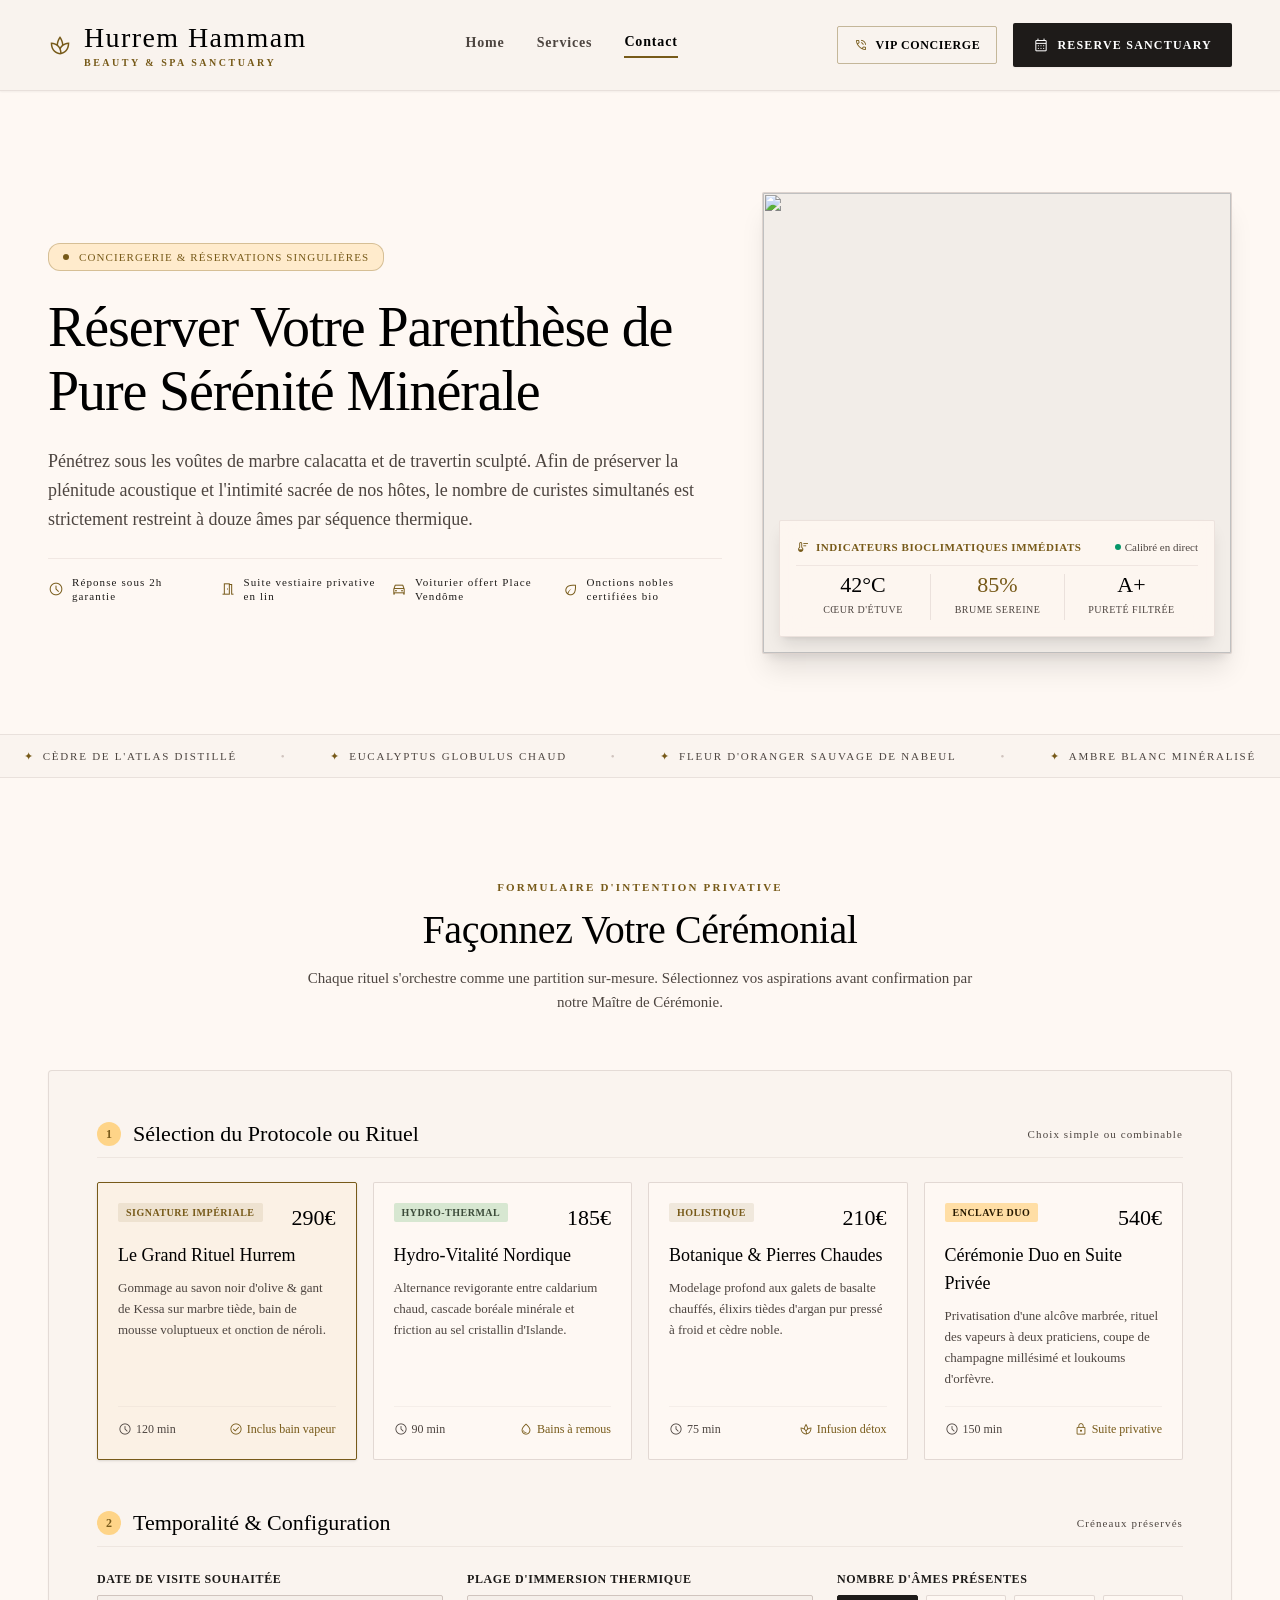
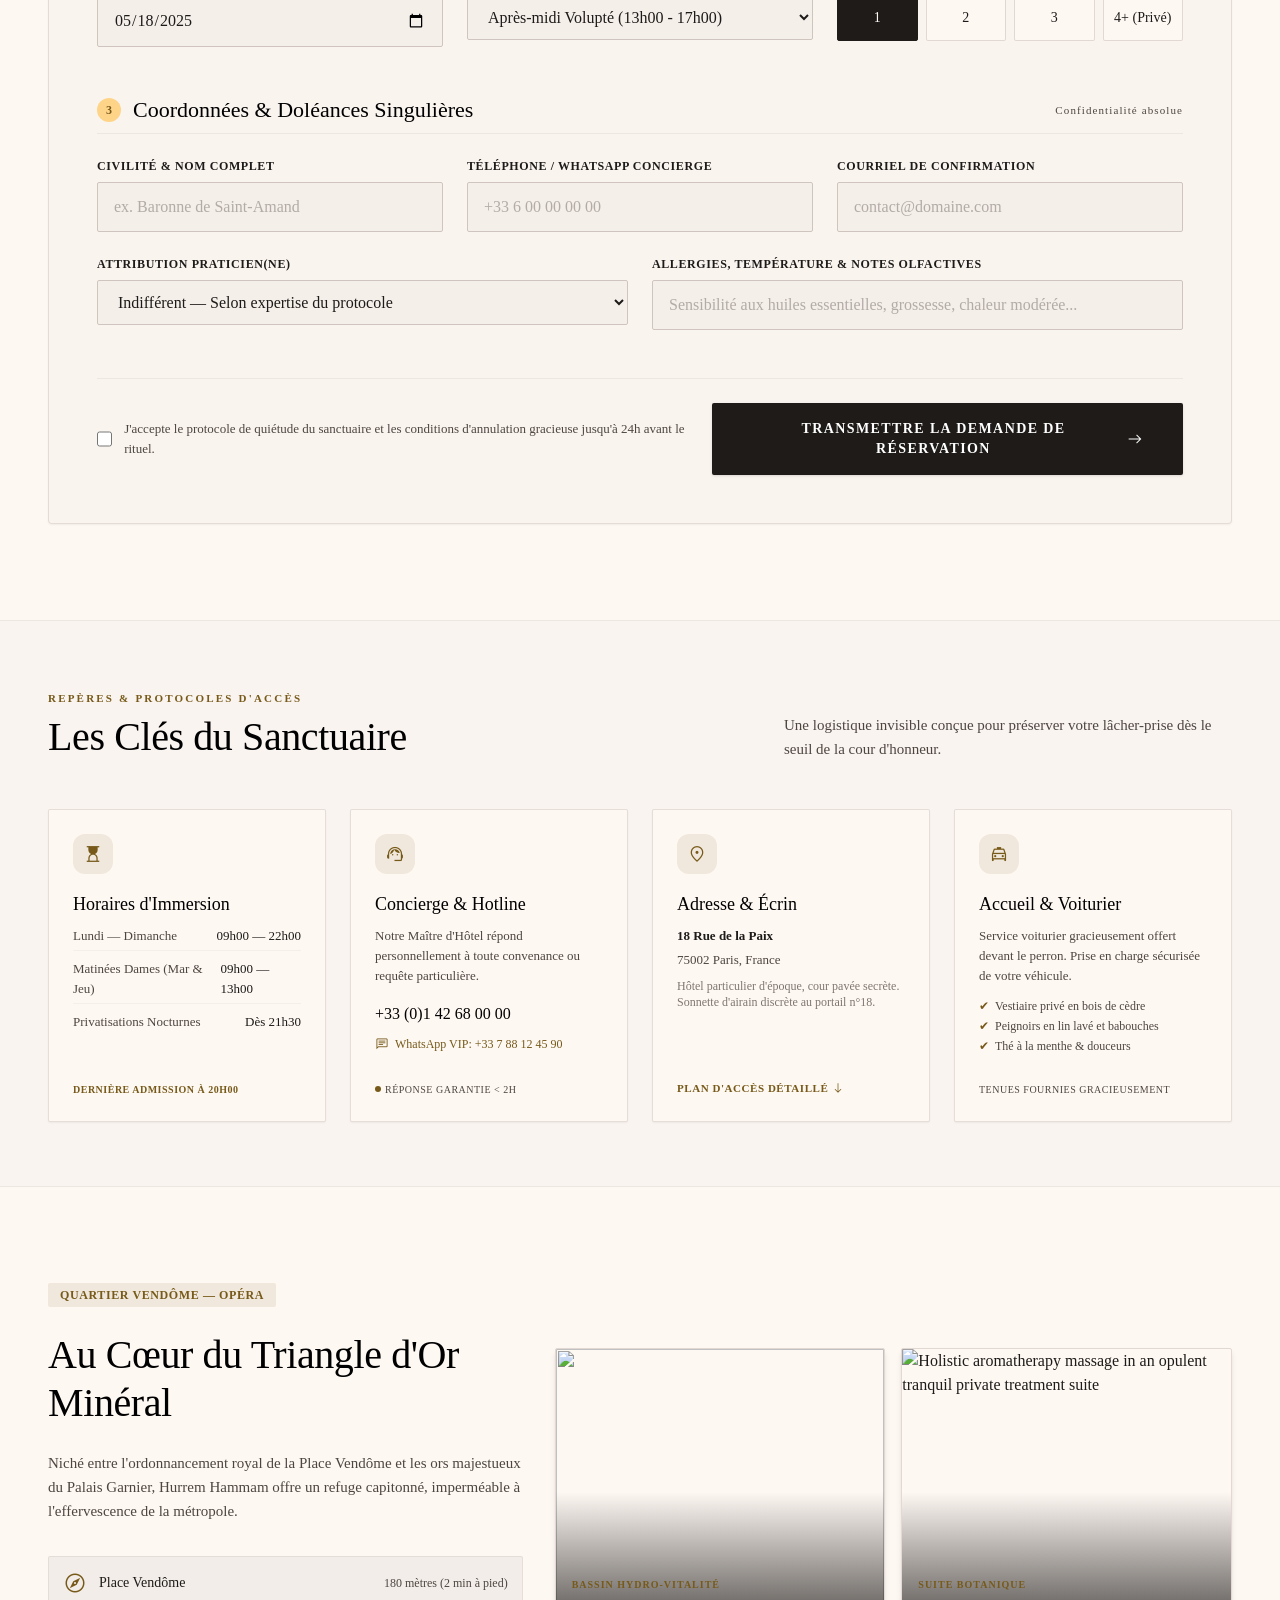
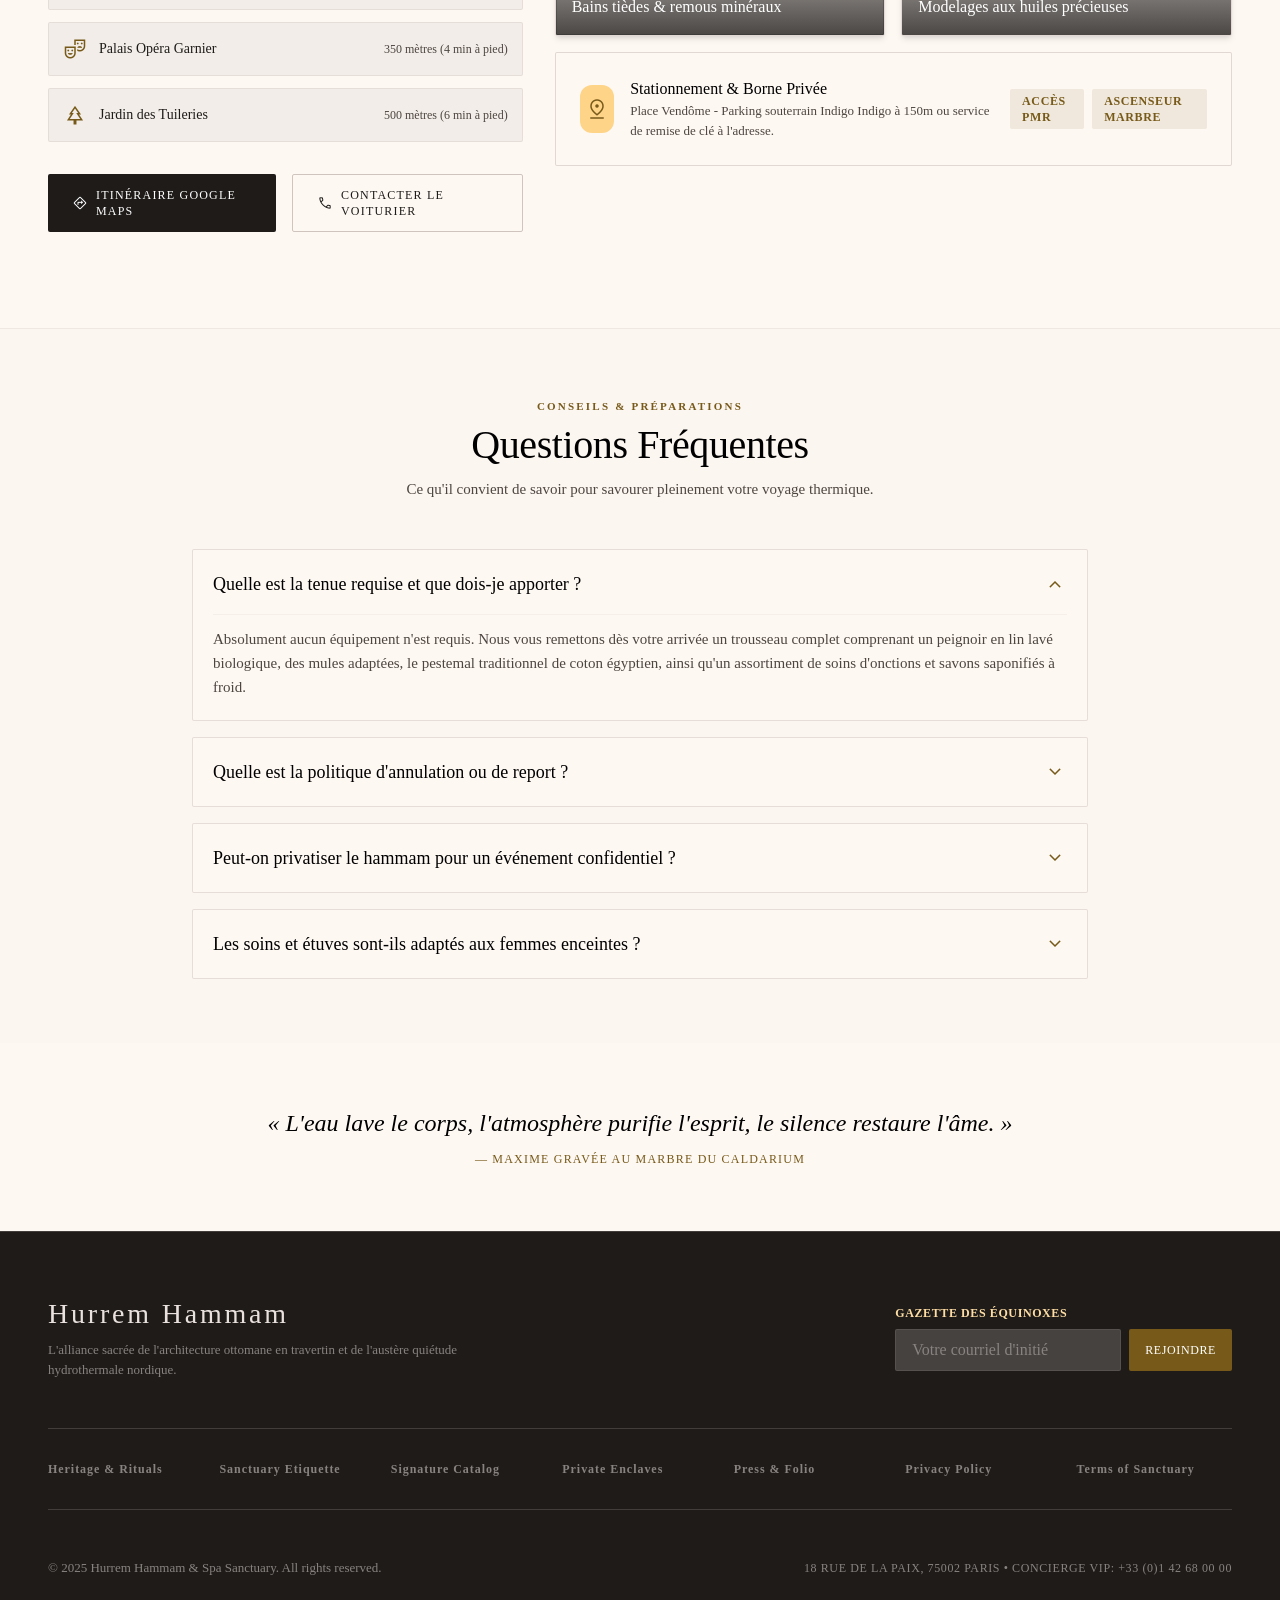
==== commit 09ef2792: "Production build: replace Tailwind CDN with compiled styles.css and add favicon Co-authored-by: Open" ====
--- a/contact.html
+++ b/contact.html
@@ -12,110 +12,8 @@
 <link href="https://fonts.googleapis.com/css2?family=Material+Symbols+Outlined:wght,FILL@100..700,0..1&amp;display=swap" rel="stylesheet"/>
 <link href="https://fonts.googleapis.com/css2?family=Material+Symbols+Outlined:wght,FILL@100..700,0..1&amp;display=swap" rel="stylesheet"/>
 <!-- Tailwind CSS -->
-<script src="https://cdn.tailwindcss.com?plugins=forms,container-queries"></script>
-<script id="tailwind-config">
-    tailwind.config = {
-      darkMode: "class",
-      theme: {
-        extend: {
-          "colors": {
-            "primary-fixed": "#e9e1dd",
-            "surface-variant": "#e6e2dd",
-            "on-primary": "#ffffff",
-            "outline-variant": "#d0c4be",
-            "secondary-container": "#fed488",
-            "on-tertiary-container": "#788875",
-            "on-background": "#1d1b19",
-            "on-secondary-fixed": "#261900",
-            "on-secondary-container": "#785a1a",
-            "surface-dim": "#ded9d4",
-            "surface-bright": "#fef8f3",
-            "on-tertiary-fixed-variant": "#3c4b3a",
-            "background": "#fef8f3",
-            "tertiary-fixed-dim": "#bbcbb6",
-            "surface-container": "#f2ede8",
-            "on-primary-container": "#888380",
-            "on-tertiary-fixed": "#111f11",
-            "inverse-surface": "#32302d",
-            "primary-container": "#1e1b19",
-            "error": "#ba1a1a",
-            "on-tertiary": "#ffffff",
-            "primary-fixed-dim": "#ccc5c1",
-            "on-secondary": "#ffffff",
-            "on-error": "#ffffff",
-            "on-primary-fixed-variant": "#4a4643",
-            "tertiary": "#000000",
-            "on-primary-fixed": "#1e1b19",
-            "surface-container-lowest": "#ffffff",
-            "surface-container-low": "#f8f3ee",
-            "on-secondary-fixed-variant": "#5d4201",
-            "surface-container-high": "#ece7e2",
-            "error-container": "#ffdad6",
-            "surface": "#fef8f3",
-            "tertiary-fixed": "#d7e7d1",
-            "surface-tint": "#625d5b",
-            "secondary-fixed-dim": "#e9c176",
-            "secondary-fixed": "#ffdea5",
-            "inverse-on-surface": "#f5f0eb",
-            "surface-container-highest": "#e6e2dd",
-            "on-surface-variant": "#4d4540",
-            "tertiary-container": "#111f11",
-            "outline": "#7e7570",
-            "on-surface": "#1d1b19",
-            "inverse-primary": "#ccc5c1",
-            "secondary": "#775a19",
-            "on-error-container": "#93000a"
-          },
-          "borderRadius": {
-            "DEFAULT": "0.125rem",
-            "lg": "0.25rem",
-            "xl": "0.5rem",
-            "full": "0.75rem"
-          },
-          "spacing": {
-            "space-lg": "2rem",
-            "margin-mobile": "1.25rem",
-            "space-xs": "0.375rem",
-            "margin": "4rem",
-            "gutter-mobile": "1rem",
-            "margin-tablet": "2rem",
-            "gutter": "1.5rem",
-            "space-xl": "3.5rem",
-            "space-sm": "0.75rem",
-            "space-md": "1.25rem"
-          },
-          "fontFamily": {
-            "headline-md": ["Playfair Display"],
-            "body-md": ["Manrope"],
-            "label-lg": ["Manrope"],
-            "label-sm": ["Manrope"],
-            "display-lg": ["Playfair Display"],
-            "headline-sm": ["Playfair Display"],
-            "headline-lg": ["Playfair Display"],
-            "body-sm": ["Manrope"],
-            "label-md": ["Manrope"],
-            "display-lg-mobile": ["Playfair Display"],
-            "headline-lg-mobile": ["Playfair Display"],
-            "body-lg": ["Manrope"]
-          },
-          "fontSize": {
-            "headline-md": ["28px", { "lineHeight": "36px", "fontWeight": "500" }],
-            "body-md": ["15px", { "lineHeight": "24px", "fontWeight": "400" }],
-            "label-lg": ["14px", { "lineHeight": "20px", "letterSpacing": "0.06em", "fontWeight": "600" }],
-            "label-sm": ["11px", { "lineHeight": "14px", "letterSpacing": "0.1em", "fontWeight": "500" }],
-            "display-lg": ["56px", { "lineHeight": "64px", "letterSpacing": "-0.02em", "fontWeight": "400" }],
-            "headline-sm": ["22px", { "lineHeight": "30px", "fontWeight": "500" }],
-            "headline-lg": ["40px", { "lineHeight": "48px", "letterSpacing": "-0.01em", "fontWeight": "400" }],
-            "body-sm": ["13px", { "lineHeight": "20px", "fontWeight": "400" }],
-            "label-md": ["12px", { "lineHeight": "16px", "letterSpacing": "0.08em", "fontWeight": "600" }],
-            "display-lg-mobile": ["38px", { "lineHeight": "46px", "letterSpacing": "-0.01em", "fontWeight": "400" }],
-            "headline-lg-mobile": ["30px", { "lineHeight": "38px", "fontWeight": "400" }],
-            "body-lg": ["18px", { "lineHeight": "28px", "fontWeight": "400" }]
-          }
-        }
-      }
-    }
-  </script>
+
+
 <style>
     .material-symbols-outlined {
       font-variation-settings: 'FILL' 0, 'wght' 300, 'GRAD' 0, 'opsz' 24;
@@ -133,6 +31,9 @@
       box-shadow: 0 0 25px -5px rgba(197, 160, 89, 0.25);
     }
   </style>
+<link rel="stylesheet" href="styles.css">
+<link rel="icon" type="image/svg+xml" href="favicon.svg">
+<link rel="shortcut icon" href="favicon.ico">
 </head>
 <body class="bg-background text-on-surface font-body-md antialiased selection:bg-secondary-fixed selection:text-on-secondary-fixed min-h-screen flex flex-col">
 <!-- TOP NAVIGATION BAR (Shared Component Source of Truth) -->
--- a/styles.css
+++ b/styles.css
@@ -0,0 +1 @@
+*,:after,:before{--tw-border-spacing-x:0;--tw-border-spacing-y:0;--tw-translate-x:0;--tw-translate-y:0;--tw-rotate:0;--tw-skew-x:0;--tw-skew-y:0;--tw-scale-x:1;--tw-scale-y:1;--tw-pan-x: ;--tw-pan-y: ;--tw-pinch-zoom: ;--tw-scroll-snap-strictness:proximity;--tw-gradient-from-position: ;--tw-gradient-via-position: ;--tw-gradient-to-position: ;--tw-ordinal: ;--tw-slashed-zero: ;--tw-numeric-figure: ;--tw-numeric-spacing: ;--tw-numeric-fraction: ;--tw-ring-inset: ;--tw-ring-offset-width:0px;--tw-ring-offset-color:#fff;--tw-ring-color:rgba(59,130,246,.5);--tw-ring-offset-shadow:0 0 #0000;--tw-ring-shadow:0 0 #0000;--tw-shadow:0 0 #0000;--tw-shadow-colored:0 0 #0000;--tw-blur: ;--tw-brightness: ;--tw-contrast: ;--tw-grayscale: ;--tw-hue-rotate: ;--tw-invert: ;--tw-saturate: ;--tw-sepia: ;--tw-drop-shadow: ;--tw-backdrop-blur: ;--tw-backdrop-brightness: ;--tw-backdrop-contrast: ;--tw-backdrop-grayscale: ;--tw-backdrop-hue-rotate: ;--tw-backdrop-invert: ;--tw-backdrop-opacity: ;--tw-backdrop-saturate: ;--tw-backdrop-sepia: ;--tw-contain-size: ;--tw-contain-layout: ;--tw-contain-paint: ;--tw-contain-style: }::backdrop{--tw-border-spacing-x:0;--tw-border-spacing-y:0;--tw-translate-x:0;--tw-translate-y:0;--tw-rotate:0;--tw-skew-x:0;--tw-skew-y:0;--tw-scale-x:1;--tw-scale-y:1;--tw-pan-x: ;--tw-pan-y: ;--tw-pinch-zoom: ;--tw-scroll-snap-strictness:proximity;--tw-gradient-from-position: ;--tw-gradient-via-position: ;--tw-gradient-to-position: ;--tw-ordinal: ;--tw-slashed-zero: ;--tw-numeric-figure: ;--tw-numeric-spacing: ;--tw-numeric-fraction: ;--tw-ring-inset: ;--tw-ring-offset-width:0px;--tw-ring-offset-color:#fff;--tw-ring-color:rgba(59,130,246,.5);--tw-ring-offset-shadow:0 0 #0000;--tw-ring-shadow:0 0 #0000;--tw-shadow:0 0 #0000;--tw-shadow-colored:0 0 #0000;--tw-blur: ;--tw-brightness: ;--tw-contrast: ;--tw-grayscale: ;--tw-hue-rotate: ;--tw-invert: ;--tw-saturate: ;--tw-sepia: ;--tw-drop-shadow: ;--tw-backdrop-blur: ;--tw-backdrop-brightness: ;--tw-backdrop-contrast: ;--tw-backdrop-grayscale: ;--tw-backdrop-hue-rotate: ;--tw-backdrop-invert: ;--tw-backdrop-opacity: ;--tw-backdrop-saturate: ;--tw-backdrop-sepia: ;--tw-contain-size: ;--tw-contain-layout: ;--tw-contain-paint: ;--tw-contain-style: }/*! tailwindcss v3.4.19 | MIT License | https://tailwindcss.com*/*,:after,:before{box-sizing:border-box;border:0 solid #e5e7eb}:after,:before{--tw-content:""}:host,html{line-height:1.5;-webkit-text-size-adjust:100%;-moz-tab-size:4;-o-tab-size:4;tab-size:4;font-family:ui-sans-serif,system-ui,sans-serif,Apple Color Emoji,Segoe UI Emoji,Segoe UI Symbol,Noto Color Emoji;font-feature-settings:normal;font-variation-settings:normal;-webkit-tap-highlight-color:transparent}body{margin:0;line-height:inherit}hr{height:0;color:inherit;border-top-width:1px}abbr:where([title]){-webkit-text-decoration:underline dotted;text-decoration:underline dotted}h1,h2,h3,h4,h5,h6{font-size:inherit;font-weight:inherit}a{color:inherit;text-decoration:inherit}b,strong{font-weight:bolder}code,kbd,pre,samp{font-family:ui-monospace,SFMono-Regular,Menlo,Monaco,Consolas,Liberation Mono,Courier New,monospace;font-feature-settings:normal;font-variation-settings:normal;font-size:1em}small{font-size:80%}sub,sup{font-size:75%;line-height:0;position:relative;vertical-align:baseline}sub{bottom:-.25em}sup{top:-.5em}table{text-indent:0;border-color:inherit;border-collapse:collapse}button,input,optgroup,select,textarea{font-family:inherit;font-feature-settings:inherit;font-variation-settings:inherit;font-size:100%;font-weight:inherit;line-height:inherit;letter-spacing:inherit;color:inherit;margin:0;padding:0}button,select{text-transform:none}button,input:where([type=button]),input:where([type=reset]),input:where([type=submit]){-webkit-appearance:button;background-color:transparent;background-image:none}:-moz-focusring{outline:auto}:-moz-ui-invalid{box-shadow:none}progress{vertical-align:baseline}::-webkit-inner-spin-button,::-webkit-outer-spin-button{height:auto}[type=search]{-webkit-appearance:textfield;outline-offset:-2px}::-webkit-search-decoration{-webkit-appearance:none}::-webkit-file-upload-button{-webkit-appearance:button;font:inherit}summary{display:list-item}blockquote,dd,dl,figure,h1,h2,h3,h4,h5,h6,hr,p,pre{margin:0}fieldset{margin:0}fieldset,legend{padding:0}menu,ol,ul{list-style:none;margin:0;padding:0}dialog{padding:0}textarea{resize:vertical}input::-moz-placeholder,textarea::-moz-placeholder{opacity:1;color:#9ca3af}input::placeholder,textarea::placeholder{opacity:1;color:#9ca3af}[role=button],button{cursor:pointer}:disabled{cursor:default}audio,canvas,embed,iframe,img,object,svg,video{display:block;vertical-align:middle}img,video{max-width:100%;height:auto}[hidden]:where(:not([hidden=until-found])){display:none}.sr-only{position:absolute;width:1px;height:1px;padding:0;margin:-1px;overflow:hidden;clip:rect(0,0,0,0);white-space:nowrap;border-width:0}.pointer-events-none{pointer-events:none}.invisible{visibility:hidden}.fixed{position:fixed}.absolute{position:absolute}.relative{position:relative}.sticky{position:sticky}.inset-0{inset:0}.inset-x-0{left:0;right:0}.inset-x-4{left:1rem;right:1rem}.-right-40{right:-10rem}.-top-3{top:-.75rem}.-top-3\.5{top:-.875rem}.-top-40{top:-10rem}.bottom-4{bottom:1rem}.bottom-6{bottom:1.5rem}.left-1\/2{left:50%}.left-4{left:1rem}.right-4{right:1rem}.right-6{right:1.5rem}.top-0{top:0}.top-4{top:1rem}.top-\[73px\]{top:73px}.z-0{z-index:0}.z-10{z-index:10}.z-40{z-index:40}.z-50{z-index:50}.mx-auto{margin-left:auto;margin-right:auto}.mb-1{margin-bottom:.25rem}.mb-10{margin-bottom:2.5rem}.mb-12{margin-bottom:3rem}.mb-14{margin-bottom:3.5rem}.mb-16{margin-bottom:4rem}.mb-2{margin-bottom:.5rem}.mb-20{margin-bottom:5rem}.mb-3{margin-bottom:.75rem}.mb-4{margin-bottom:1rem}.mb-6{margin-bottom:1.5rem}.mb-8{margin-bottom:2rem}.ml-2{margin-left:.5rem}.mr-2{margin-right:.5rem}.mt-1{margin-top:.25rem}.mt-10{margin-top:2.5rem}.mt-12{margin-top:3rem}.mt-16{margin-top:4rem}.mt-2{margin-top:.5rem}.mt-3{margin-top:.75rem}.mt-4{margin-top:1rem}.mt-6{margin-top:1.5rem}.block{display:block}.flex{display:flex}.inline-flex{display:inline-flex}.table{display:table}.grid{display:grid}.hidden{display:none}.h-1\.5{height:.375rem}.h-10{height:2.5rem}.h-12{height:3rem}.h-14{height:3.5rem}.h-4{height:1rem}.h-6{height:1.5rem}.h-64{height:16rem}.h-72{height:18rem}.h-96{height:24rem}.h-\[460px\]{height:460px}.h-full{height:100%}.h-px{height:1px}.min-h-\[420px\]{min-height:420px}.min-h-\[75vh\]{min-height:75vh}.min-h-screen{min-height:100vh}.w-1\.5{width:.375rem}.w-10{width:2.5rem}.w-12{width:3rem}.w-14{width:3.5rem}.w-16{width:4rem}.w-4{width:1rem}.w-6{width:1.5rem}.w-96{width:24rem}.w-full{width:100%}.max-w-2xl{max-width:42rem}.max-w-3xl{max-width:48rem}.max-w-4xl{max-width:56rem}.max-w-5xl{max-width:64rem}.max-w-7xl{max-width:80rem}.max-w-md{max-width:28rem}.max-w-xl{max-width:36rem}.flex-shrink-0{flex-shrink:0}.flex-grow{flex-grow:1}.-translate-x-1\/2{--tw-translate-x:-50%}.-translate-x-1\/2,.scale-100{transform:translate(var(--tw-translate-x),var(--tw-translate-y)) rotate(var(--tw-rotate)) skewX(var(--tw-skew-x)) skewY(var(--tw-skew-y)) scaleX(var(--tw-scale-x)) scaleY(var(--tw-scale-y))}.scale-100{--tw-scale-x:1;--tw-scale-y:1}.scale-105{--tw-scale-x:1.05;--tw-scale-y:1.05}.scale-105,.transform{transform:translate(var(--tw-translate-x),var(--tw-translate-y)) rotate(var(--tw-rotate)) skewX(var(--tw-skew-x)) skewY(var(--tw-skew-y)) scaleX(var(--tw-scale-x)) scaleY(var(--tw-scale-y))}@keyframes bounce{0%,to{transform:translateY(-25%);animation-timing-function:cubic-bezier(.8,0,1,1)}50%{transform:none;animation-timing-function:cubic-bezier(0,0,.2,1)}}.animate-bounce{animation:bounce 1s infinite}@keyframes pulse{50%{opacity:.5}}.animate-pulse{animation:pulse 2s cubic-bezier(.4,0,.6,1) infinite}.cursor-pointer{cursor:pointer}.select-none{-webkit-user-select:none;-moz-user-select:none;user-select:none}.scroll-mt-24{scroll-margin-top:6rem}.grid-cols-1{grid-template-columns:repeat(1,minmax(0,1fr))}.grid-cols-2{grid-template-columns:repeat(2,minmax(0,1fr))}.grid-cols-3{grid-template-columns:repeat(3,minmax(0,1fr))}.grid-cols-4{grid-template-columns:repeat(4,minmax(0,1fr))}.flex-col{flex-direction:column}.flex-wrap{flex-wrap:wrap}.items-start{align-items:flex-start}.items-end{align-items:flex-end}.items-center{align-items:center}.items-baseline{align-items:baseline}.justify-end{justify-content:flex-end}.justify-center{justify-content:center}.justify-between{justify-content:space-between}.justify-around{justify-content:space-around}.gap-1{gap:.25rem}.gap-1\.5{gap:.375rem}.gap-10{gap:2.5rem}.gap-12{gap:3rem}.gap-2{gap:.5rem}.gap-2\.5{gap:.625rem}.gap-3{gap:.75rem}.gap-4{gap:1rem}.gap-6{gap:1.5rem}.gap-8{gap:2rem}.gap-y-4{row-gap:1rem}.space-x-1>:not([hidden])~:not([hidden]){--tw-space-x-reverse:0;margin-right:calc(.25rem*var(--tw-space-x-reverse));margin-left:calc(.25rem*(1 - var(--tw-space-x-reverse)))}.space-x-10>:not([hidden])~:not([hidden]){--tw-space-x-reverse:0;margin-right:calc(2.5rem*var(--tw-space-x-reverse));margin-left:calc(2.5rem*(1 - var(--tw-space-x-reverse)))}.space-x-2>:not([hidden])~:not([hidden]){--tw-space-x-reverse:0;margin-right:calc(.5rem*var(--tw-space-x-reverse));margin-left:calc(.5rem*(1 - var(--tw-space-x-reverse)))}.space-x-3>:not([hidden])~:not([hidden]){--tw-space-x-reverse:0;margin-right:calc(.75rem*var(--tw-space-x-reverse));margin-left:calc(.75rem*(1 - var(--tw-space-x-reverse)))}.space-x-4>:not([hidden])~:not([hidden]){--tw-space-x-reverse:0;margin-right:calc(1rem*var(--tw-space-x-reverse));margin-left:calc(1rem*(1 - var(--tw-space-x-reverse)))}.space-y-1>:not([hidden])~:not([hidden]){--tw-space-y-reverse:0;margin-top:calc(.25rem*(1 - var(--tw-space-y-reverse)));margin-bottom:calc(.25rem*var(--tw-space-y-reverse))}.space-y-2>:not([hidden])~:not([hidden]){--tw-space-y-reverse:0;margin-top:calc(.5rem*(1 - var(--tw-space-y-reverse)));margin-bottom:calc(.5rem*var(--tw-space-y-reverse))}.space-y-3>:not([hidden])~:not([hidden]){--tw-space-y-reverse:0;margin-top:calc(.75rem*(1 - var(--tw-space-y-reverse)));margin-bottom:calc(.75rem*var(--tw-space-y-reverse))}.space-y-4>:not([hidden])~:not([hidden]){--tw-space-y-reverse:0;margin-top:calc(1rem*(1 - var(--tw-space-y-reverse)));margin-bottom:calc(1rem*var(--tw-space-y-reverse))}.space-y-6>:not([hidden])~:not([hidden]){--tw-space-y-reverse:0;margin-top:calc(1.5rem*(1 - var(--tw-space-y-reverse)));margin-bottom:calc(1.5rem*var(--tw-space-y-reverse))}.divide-x>:not([hidden])~:not([hidden]){--tw-divide-x-reverse:0;border-right-width:calc(1px*var(--tw-divide-x-reverse));border-left-width:calc(1px*(1 - var(--tw-divide-x-reverse)))}.divide-outline-variant\/40>:not([hidden])~:not([hidden]){border-color:hsla(20,16%,78%,.4)}.self-start{align-self:flex-start}.overflow-hidden{overflow:hidden}.overflow-x-auto{overflow-x:auto}.scroll-smooth{scroll-behavior:smooth}.whitespace-nowrap{white-space:nowrap}.rounded{border-radius:.125rem}.rounded-full{border-radius:.75rem}.rounded-lg{border-radius:.25rem}.rounded-xl{border-radius:.5rem}.rounded-l{border-top-left-radius:.125rem;border-bottom-left-radius:.125rem}.rounded-l-lg{border-top-left-radius:.25rem;border-bottom-left-radius:.25rem}.rounded-r{border-top-right-radius:.125rem;border-bottom-right-radius:.125rem}.rounded-r-lg{border-top-right-radius:.25rem;border-bottom-right-radius:.25rem}.border{border-width:1px}.border-2{border-width:2px}.border-y{border-top-width:1px}.border-b,.border-y{border-bottom-width:1px}.border-b-2{border-bottom-width:2px}.border-r{border-right-width:1px}.border-t{border-top-width:1px}.border-outline-variant{--tw-border-opacity:1;border-color:rgb(208 196 190/var(--tw-border-opacity,1))}.border-outline-variant\/10{border-color:hsla(20,16%,78%,.1)}.border-outline-variant\/20{border-color:hsla(20,16%,78%,.2)}.border-outline-variant\/30{border-color:hsla(20,16%,78%,.3)}.border-outline-variant\/40{border-color:hsla(20,16%,78%,.4)}.border-outline-variant\/50{border-color:hsla(20,16%,78%,.5)}.border-outline-variant\/60{border-color:hsla(20,16%,78%,.6)}.border-outline\/20{border-color:hsla(21,6%,47%,.2)}.border-outline\/30{border-color:hsla(21,6%,47%,.3)}.border-secondary{--tw-border-opacity:1;border-color:rgb(119 90 25/var(--tw-border-opacity,1))}.border-secondary-fixed\/40{border-color:rgba(255,222,165,.4)}.border-secondary-fixed\/50{border-color:rgba(255,222,165,.5)}.border-secondary\/30{border-color:rgba(119,90,25,.3)}.border-secondary\/40{border-color:rgba(119,90,25,.4)}.border-surface-container-highest\/40{border-color:hsla(33,15%,88%,.4)}.border-surface-container-lowest\/20{border-color:hsla(0,0%,100%,.2)}.bg-background{--tw-bg-opacity:1;background-color:rgb(254 248 243/var(--tw-bg-opacity,1))}.bg-emerald-600{--tw-bg-opacity:1;background-color:rgb(5 150 105/var(--tw-bg-opacity,1))}.bg-inverse-surface{--tw-bg-opacity:1;background-color:rgb(50 48 45/var(--tw-bg-opacity,1))}.bg-inverse-surface\/40{background-color:rgba(50,48,45,.4)}.bg-primary{--tw-bg-opacity:1;background-color:rgb(0 0 0/var(--tw-bg-opacity,1))}.bg-primary-container{--tw-bg-opacity:1;background-color:rgb(30 27 25/var(--tw-bg-opacity,1))}.bg-primary-container\/85{background-color:rgba(30,27,25,.85)}.bg-secondary{--tw-bg-opacity:1;background-color:rgb(119 90 25/var(--tw-bg-opacity,1))}.bg-secondary-container{--tw-bg-opacity:1;background-color:rgb(254 212 136/var(--tw-bg-opacity,1))}.bg-secondary-fixed{--tw-bg-opacity:1;background-color:rgb(255 222 165/var(--tw-bg-opacity,1))}.bg-secondary-fixed-dim{--tw-bg-opacity:1;background-color:rgb(233 193 118/var(--tw-bg-opacity,1))}.bg-secondary-fixed\/20{background-color:rgba(255,222,165,.2)}.bg-secondary-fixed\/30{background-color:rgba(255,222,165,.3)}.bg-secondary-fixed\/40{background-color:rgba(255,222,165,.4)}.bg-secondary-fixed\/50{background-color:rgba(255,222,165,.5)}.bg-secondary-fixed\/90{background-color:rgba(255,222,165,.9)}.bg-secondary\/10{background-color:rgba(119,90,25,.1)}.bg-surface{--tw-bg-opacity:1;background-color:rgb(254 248 243/var(--tw-bg-opacity,1))}.bg-surface-container{--tw-bg-opacity:1;background-color:rgb(242 237 232/var(--tw-bg-opacity,1))}.bg-surface-container-high{--tw-bg-opacity:1;background-color:rgb(236 231 226/var(--tw-bg-opacity,1))}.bg-surface-container-high\/90{background-color:hsla(30,21%,91%,.9)}.bg-surface-container-highest{--tw-bg-opacity:1;background-color:rgb(230 226 221/var(--tw-bg-opacity,1))}.bg-surface-container-highest\/20{background-color:hsla(33,15%,88%,.2)}.bg-surface-container-highest\/50{background-color:hsla(33,15%,88%,.5)}.bg-surface-container-low{--tw-bg-opacity:1;background-color:rgb(248 243 238/var(--tw-bg-opacity,1))}.bg-surface-container-low\/40{background-color:hsla(30,42%,95%,.4)}.bg-surface-container-low\/50{background-color:hsla(30,42%,95%,.5)}.bg-surface-container-low\/60{background-color:hsla(30,42%,95%,.6)}.bg-surface-container-low\/70{background-color:hsla(30,42%,95%,.7)}.bg-surface-container-low\/75{background-color:hsla(30,42%,95%,.75)}.bg-surface-container-low\/80{background-color:hsla(30,42%,95%,.8)}.bg-surface-container-lowest{--tw-bg-opacity:1;background-color:rgb(255 255 255/var(--tw-bg-opacity,1))}.bg-surface-container-lowest\/15{background-color:hsla(0,0%,100%,.15)}.bg-surface-container-lowest\/20{background-color:hsla(0,0%,100%,.2)}.bg-surface-container\/60{background-color:hsla(30,28%,93%,.6)}.bg-surface\/90{background-color:hsla(27,85%,97%,.9)}.bg-tertiary-fixed{--tw-bg-opacity:1;background-color:rgb(215 231 209/var(--tw-bg-opacity,1))}.bg-\[radial-gradient\(ellipse_at_center\2c transparent_0\%\2c rgba\(29\2c 27\2c 25\2c 0\.45\)_100\%\)\]{background-image:radial-gradient(ellipse at center,transparent 0,rgba(29,27,25,.45) 100%)}.bg-gradient-to-t{background-image:linear-gradient(to top,var(--tw-gradient-stops))}.from-primary-container\/80{--tw-gradient-from:rgba(30,27,25,.8) var(--tw-gradient-from-position);--tw-gradient-to:rgba(30,27,25,0) var(--tw-gradient-to-position);--tw-gradient-stops:var(--tw-gradient-from),var(--tw-gradient-to)}.from-primary\/80{--tw-gradient-from:rgba(0,0,0,.8) var(--tw-gradient-from-position);--tw-gradient-to:transparent var(--tw-gradient-to-position);--tw-gradient-stops:var(--tw-gradient-from),var(--tw-gradient-to)}.from-primary\/95{--tw-gradient-from:rgba(0,0,0,.95) var(--tw-gradient-from-position);--tw-gradient-to:transparent var(--tw-gradient-to-position);--tw-gradient-stops:var(--tw-gradient-from),var(--tw-gradient-to)}.from-surface{--tw-gradient-from:#fef8f3 var(--tw-gradient-from-position);--tw-gradient-to:hsla(27,85%,97%,0) var(--tw-gradient-to-position);--tw-gradient-stops:var(--tw-gradient-from),var(--tw-gradient-to)}.from-transparent{--tw-gradient-from:transparent var(--tw-gradient-from-position);--tw-gradient-to:transparent var(--tw-gradient-to-position);--tw-gradient-stops:var(--tw-gradient-from),var(--tw-gradient-to)}.via-primary\/20{--tw-gradient-to:transparent var(--tw-gradient-to-position);--tw-gradient-stops:var(--tw-gradient-from),rgba(0,0,0,.2) var(--tw-gradient-via-position),var(--tw-gradient-to)}.via-primary\/30{--tw-gradient-to:transparent var(--tw-gradient-to-position);--tw-gradient-stops:var(--tw-gradient-from),rgba(0,0,0,.3) var(--tw-gradient-via-position),var(--tw-gradient-to)}.via-primary\/40{--tw-gradient-to:transparent var(--tw-gradient-to-position);--tw-gradient-stops:var(--tw-gradient-from),rgba(0,0,0,.4) var(--tw-gradient-via-position),var(--tw-gradient-to)}.via-surface\/60{--tw-gradient-to:hsla(27,85%,97%,0) var(--tw-gradient-to-position);--tw-gradient-stops:var(--tw-gradient-from),hsla(27,85%,97%,.6) var(--tw-gradient-via-position),var(--tw-gradient-to)}.via-transparent{--tw-gradient-to:transparent var(--tw-gradient-to-position);--tw-gradient-stops:var(--tw-gradient-from),transparent var(--tw-gradient-via-position),var(--tw-gradient-to)}.to-primary-container\/40{--tw-gradient-to:rgba(30,27,25,.4) var(--tw-gradient-to-position)}.to-primary\/50{--tw-gradient-to:rgba(0,0,0,.5) var(--tw-gradient-to-position)}.to-primary\/70{--tw-gradient-to:rgba(0,0,0,.7) var(--tw-gradient-to-position)}.to-transparent{--tw-gradient-to:transparent var(--tw-gradient-to-position)}.object-cover{-o-object-fit:cover;object-fit:cover}.object-center{-o-object-position:center;object-position:center}.p-3{padding:.75rem}.p-3\.5{padding:.875rem}.p-4{padding:1rem}.p-5{padding:1.25rem}.p-6{padding:1.5rem}.p-8{padding:2rem}.px-10{padding-left:2.5rem;padding-right:2.5rem}.px-2{padding-left:.5rem;padding-right:.5rem}.px-3{padding-left:.75rem;padding-right:.75rem}.px-3\.5{padding-left:.875rem;padding-right:.875rem}.px-4{padding-left:1rem;padding-right:1rem}.px-5{padding-left:1.25rem;padding-right:1.25rem}.px-6{padding-left:1.5rem;padding-right:1.5rem}.px-8{padding-left:2rem;padding-right:2rem}.py-0\.5{padding-top:.125rem;padding-bottom:.125rem}.py-1{padding-top:.25rem;padding-bottom:.25rem}.py-1\.5{padding-top:.375rem;padding-bottom:.375rem}.py-12{padding-top:3rem;padding-bottom:3rem}.py-16{padding-top:4rem;padding-bottom:4rem}.py-2{padding-top:.5rem;padding-bottom:.5rem}.py-2\.5{padding-top:.625rem;padding-bottom:.625rem}.py-20{padding-top:5rem;padding-bottom:5rem}.py-24{padding-top:6rem;padding-bottom:6rem}.py-28{padding-top:7rem;padding-bottom:7rem}.py-3{padding-top:.75rem;padding-bottom:.75rem}.py-3\.5{padding-top:.875rem;padding-bottom:.875rem}.py-4{padding-top:1rem;padding-bottom:1rem}.py-5{padding-top:1.25rem;padding-bottom:1.25rem}.py-6{padding-top:1.5rem;padding-bottom:1.5rem}.py-8{padding-top:2rem;padding-bottom:2rem}.pb-1{padding-bottom:.25rem}.pb-2{padding-bottom:.5rem}.pb-20{padding-bottom:5rem}.pb-4{padding-bottom:1rem}.pb-6{padding-bottom:1.5rem}.pt-0{padding-top:0}.pt-1{padding-top:.25rem}.pt-12{padding-top:3rem}.pt-2{padding-top:.5rem}.pt-24{padding-top:6rem}.pt-28{padding-top:7rem}.pt-3{padding-top:.75rem}.pt-32{padding-top:8rem}.pt-4{padding-top:1rem}.pt-6{padding-top:1.5rem}.pt-8{padding-top:2rem}.text-left{text-align:left}.text-center{text-align:center}.font-body-lg,.font-body-md,.font-body-sm{font-family:Manrope}.font-display-lg,.font-display-lg-mobile,.font-headline-lg,.font-headline-md,.font-headline-sm{font-family:Playfair Display}.font-label-lg,.font-label-md,.font-label-sm{font-family:Manrope}.text-2xl{font-size:1.5rem;line-height:2rem}.text-\[10px\]{font-size:10px}.text-\[11px\]{font-size:11px}.text-\[12px\]{font-size:12px}.text-base{font-size:1rem;line-height:1.5rem}.text-body-lg{font-size:18px;line-height:28px;font-weight:400}.text-body-md{font-size:15px;line-height:24px;font-weight:400}.text-body-sm{font-size:13px;line-height:20px;font-weight:400}.text-display-lg-mobile{font-size:38px;line-height:46px;letter-spacing:-.01em;font-weight:400}.text-headline-lg{font-size:40px;line-height:48px;letter-spacing:-.01em;font-weight:400}.text-headline-md{font-size:28px;line-height:36px;font-weight:500}.text-headline-sm{font-size:22px;line-height:30px;font-weight:500}.text-label-lg{font-size:14px;line-height:20px;letter-spacing:.06em;font-weight:600}.text-label-md{font-size:12px;line-height:16px;letter-spacing:.08em;font-weight:600}.text-label-sm{font-size:11px;line-height:14px;letter-spacing:.1em;font-weight:500}.text-lg{font-size:1.125rem;line-height:1.75rem}.text-sm{font-size:.875rem;line-height:1.25rem}.text-xl{font-size:1.25rem;line-height:1.75rem}.text-xs{font-size:.75rem;line-height:1rem}.font-bold{font-weight:700}.font-light{font-weight:300}.font-medium{font-weight:500}.font-normal{font-weight:400}.font-semibold{font-weight:600}.uppercase{text-transform:uppercase}.italic{font-style:italic}.not-italic{font-style:normal}.leading-none{line-height:1}.leading-relaxed{line-height:1.625}.leading-tight{line-height:1.25}.tracking-\[0\.16em\]{letter-spacing:.16em}.tracking-\[0\.25em\]{letter-spacing:.25em}.tracking-\[0\.2em\]{letter-spacing:.2em}.tracking-tight{letter-spacing:-.025em}.tracking-wide{letter-spacing:.025em}.tracking-wider{letter-spacing:.05em}.tracking-widest{letter-spacing:.1em}.text-on-primary-container{--tw-text-opacity:1;color:rgb(136 131 128/var(--tw-text-opacity,1))}.text-on-primary-container\/70{color:hsla(23,3%,52%,.7)}.text-on-primary-fixed{--tw-text-opacity:1;color:rgb(30 27 25/var(--tw-text-opacity,1))}.text-on-secondary-container{--tw-text-opacity:1;color:rgb(120 90 26/var(--tw-text-opacity,1))}.text-on-secondary-fixed{--tw-text-opacity:1;color:rgb(38 25 0/var(--tw-text-opacity,1))}.text-on-surface{--tw-text-opacity:1;color:rgb(29 27 25/var(--tw-text-opacity,1))}.text-on-surface-variant{--tw-text-opacity:1;color:rgb(77 69 64/var(--tw-text-opacity,1))}.text-on-surface-variant\/70{color:rgba(77,69,64,.7)}.text-on-tertiary-fixed-variant{--tw-text-opacity:1;color:rgb(60 75 58/var(--tw-text-opacity,1))}.text-outline{--tw-text-opacity:1;color:rgb(126 117 112/var(--tw-text-opacity,1))}.text-outline-variant{--tw-text-opacity:1;color:rgb(208 196 190/var(--tw-text-opacity,1))}.text-primary{--tw-text-opacity:1;color:rgb(0 0 0/var(--tw-text-opacity,1))}.text-primary-fixed{--tw-text-opacity:1;color:rgb(233 225 221/var(--tw-text-opacity,1))}.text-secondary{--tw-text-opacity:1;color:rgb(119 90 25/var(--tw-text-opacity,1))}.text-secondary-fixed{--tw-text-opacity:1;color:rgb(255 222 165/var(--tw-text-opacity,1))}.text-secondary-fixed-dim{--tw-text-opacity:1;color:rgb(233 193 118/var(--tw-text-opacity,1))}.text-surface,.text-surface-bright{--tw-text-opacity:1;color:rgb(254 248 243/var(--tw-text-opacity,1))}.text-surface-container-high{--tw-text-opacity:1;color:rgb(236 231 226/var(--tw-text-opacity,1))}.text-surface-container-high\/70{color:hsla(30,21%,91%,.7)}.text-surface-container-high\/90{color:hsla(30,21%,91%,.9)}.text-surface-container-low{--tw-text-opacity:1;color:rgb(248 243 238/var(--tw-text-opacity,1))}.text-surface-container-lowest{--tw-text-opacity:1;color:rgb(255 255 255/var(--tw-text-opacity,1))}.text-surface-dim{--tw-text-opacity:1;color:rgb(222 217 212/var(--tw-text-opacity,1))}.line-through{text-decoration-line:line-through}.antialiased{-webkit-font-smoothing:antialiased;-moz-osx-font-smoothing:grayscale}.opacity-70{opacity:.7}.opacity-75{opacity:.75}.mix-blend-multiply{mix-blend-mode:multiply}.shadow{--tw-shadow:0 1px 3px 0 rgba(0,0,0,.1),0 1px 2px -1px rgba(0,0,0,.1);--tw-shadow-colored:0 1px 3px 0 var(--tw-shadow-color),0 1px 2px -1px var(--tw-shadow-color)}.shadow,.shadow-lg{box-shadow:var(--tw-ring-offset-shadow,0 0 #0000),var(--tw-ring-shadow,0 0 #0000),var(--tw-shadow)}.shadow-lg{--tw-shadow:0 10px 15px -3px rgba(0,0,0,.1),0 4px 6px -4px rgba(0,0,0,.1);--tw-shadow-colored:0 10px 15px -3px var(--tw-shadow-color),0 4px 6px -4px var(--tw-shadow-color)}.shadow-md{--tw-shadow:0 4px 6px -1px rgba(0,0,0,.1),0 2px 4px -2px rgba(0,0,0,.1);--tw-shadow-colored:0 4px 6px -1px var(--tw-shadow-color),0 2px 4px -2px var(--tw-shadow-color)}.shadow-md,.shadow-sm{box-shadow:var(--tw-ring-offset-shadow,0 0 #0000),var(--tw-ring-shadow,0 0 #0000),var(--tw-shadow)}.shadow-sm{--tw-shadow:0 1px 2px 0 rgba(0,0,0,.05);--tw-shadow-colored:0 1px 2px 0 var(--tw-shadow-color)}.shadow-xl{--tw-shadow:0 20px 25px -5px rgba(0,0,0,.1),0 8px 10px -6px rgba(0,0,0,.1);--tw-shadow-colored:0 20px 25px -5px var(--tw-shadow-color),0 8px 10px -6px var(--tw-shadow-color);box-shadow:var(--tw-ring-offset-shadow,0 0 #0000),var(--tw-ring-shadow,0 0 #0000),var(--tw-shadow)}.outline{outline-style:solid}.blur{--tw-blur:blur(8px)}.blur,.blur-3xl{filter:var(--tw-blur) var(--tw-brightness) var(--tw-contrast) var(--tw-grayscale) var(--tw-hue-rotate) var(--tw-invert) var(--tw-saturate) var(--tw-sepia) var(--tw-drop-shadow)}.blur-3xl{--tw-blur:blur(64px)}.brightness-\[0\.88\]{--tw-brightness:brightness(0.88)}.brightness-\[0\.88\],.contrast-\[1\.05\]{filter:var(--tw-blur) var(--tw-brightness) var(--tw-contrast) var(--tw-grayscale) var(--tw-hue-rotate) var(--tw-invert) var(--tw-saturate) var(--tw-sepia) var(--tw-drop-shadow)}.contrast-\[1\.05\]{--tw-contrast:contrast(1.05)}.drop-shadow-md{--tw-drop-shadow:drop-shadow(0 4px 3px rgba(0,0,0,.07)) drop-shadow(0 2px 2px rgba(0,0,0,.06))}.drop-shadow-md,.filter{filter:var(--tw-blur) var(--tw-brightness) var(--tw-contrast) var(--tw-grayscale) var(--tw-hue-rotate) var(--tw-invert) var(--tw-saturate) var(--tw-sepia) var(--tw-drop-shadow)}.backdrop-blur-md{--tw-backdrop-blur:blur(12px)}.backdrop-blur-md,.backdrop-blur-sm{backdrop-filter:var(--tw-backdrop-blur) var(--tw-backdrop-brightness) var(--tw-backdrop-contrast) var(--tw-backdrop-grayscale) var(--tw-backdrop-hue-rotate) var(--tw-backdrop-invert) var(--tw-backdrop-opacity) var(--tw-backdrop-saturate) var(--tw-backdrop-sepia)}.backdrop-blur-sm{--tw-backdrop-blur:blur(4px)}.backdrop-filter{backdrop-filter:var(--tw-backdrop-blur) var(--tw-backdrop-brightness) var(--tw-backdrop-contrast) var(--tw-backdrop-grayscale) var(--tw-backdrop-hue-rotate) var(--tw-backdrop-invert) var(--tw-backdrop-opacity) var(--tw-backdrop-saturate) var(--tw-backdrop-sepia)}.transition-all{transition-property:all;transition-timing-function:cubic-bezier(.4,0,.2,1);transition-duration:.15s}.transition-colors{transition-property:color,background-color,border-color,text-decoration-color,fill,stroke;transition-timing-function:cubic-bezier(.4,0,.2,1);transition-duration:.15s}.transition-opacity{transition-property:opacity;transition-timing-function:cubic-bezier(.4,0,.2,1);transition-duration:.15s}.transition-shadow{transition-property:box-shadow;transition-timing-function:cubic-bezier(.4,0,.2,1);transition-duration:.15s}.transition-transform{transition-property:transform;transition-timing-function:cubic-bezier(.4,0,.2,1);transition-duration:.15s}.duration-1000{transition-duration:1s}.duration-200{transition-duration:.2s}.duration-300{transition-duration:.3s}.duration-500{transition-duration:.5s}.duration-700{transition-duration:.7s}.ease-out{transition-timing-function:cubic-bezier(0,0,.2,1)}.selection\:bg-secondary-fixed ::-moz-selection{--tw-bg-opacity:1;background-color:rgb(255 222 165/var(--tw-bg-opacity,1))}.selection\:bg-secondary-fixed ::selection{--tw-bg-opacity:1;background-color:rgb(255 222 165/var(--tw-bg-opacity,1))}.selection\:text-on-secondary-fixed ::-moz-selection{--tw-text-opacity:1;color:rgb(38 25 0/var(--tw-text-opacity,1))}.selection\:text-on-secondary-fixed ::selection{--tw-text-opacity:1;color:rgb(38 25 0/var(--tw-text-opacity,1))}.selection\:bg-secondary-fixed::-moz-selection{--tw-bg-opacity:1;background-color:rgb(255 222 165/var(--tw-bg-opacity,1))}.selection\:bg-secondary-fixed::selection{--tw-bg-opacity:1;background-color:rgb(255 222 165/var(--tw-bg-opacity,1))}.selection\:text-on-secondary-fixed::-moz-selection{--tw-text-opacity:1;color:rgb(38 25 0/var(--tw-text-opacity,1))}.selection\:text-on-secondary-fixed::selection{--tw-text-opacity:1;color:rgb(38 25 0/var(--tw-text-opacity,1))}.placeholder\:text-on-primary-container::-moz-placeholder{--tw-text-opacity:1;color:rgb(136 131 128/var(--tw-text-opacity,1))}.placeholder\:text-on-primary-container::placeholder{--tw-text-opacity:1;color:rgb(136 131 128/var(--tw-text-opacity,1))}.placeholder\:text-on-surface-variant\/40::-moz-placeholder{color:rgba(77,69,64,.4)}.placeholder\:text-on-surface-variant\/40::placeholder{color:rgba(77,69,64,.4)}.placeholder\:text-outline::-moz-placeholder{--tw-text-opacity:1;color:rgb(126 117 112/var(--tw-text-opacity,1))}.placeholder\:text-outline::placeholder{--tw-text-opacity:1;color:rgb(126 117 112/var(--tw-text-opacity,1))}.placeholder\:text-outline-variant::-moz-placeholder{--tw-text-opacity:1;color:rgb(208 196 190/var(--tw-text-opacity,1))}.placeholder\:text-outline-variant::placeholder{--tw-text-opacity:1;color:rgb(208 196 190/var(--tw-text-opacity,1))}.last\:border-0:last-child{border-width:0}.hover\:-translate-y-0\.5:hover{--tw-translate-y:-0.125rem}.hover\:-translate-y-0\.5:hover,.hover\:scale-105:hover{transform:translate(var(--tw-translate-x),var(--tw-translate-y)) rotate(var(--tw-rotate)) skewX(var(--tw-skew-x)) skewY(var(--tw-skew-y)) scaleX(var(--tw-scale-x)) scaleY(var(--tw-scale-y))}.hover\:scale-105:hover{--tw-scale-x:1.05;--tw-scale-y:1.05}.hover\:border-secondary:hover{--tw-border-opacity:1;border-color:rgb(119 90 25/var(--tw-border-opacity,1))}.hover\:border-secondary\/40:hover{border-color:rgba(119,90,25,.4)}.hover\:border-secondary\/50:hover{border-color:rgba(119,90,25,.5)}.hover\:border-secondary\/60:hover{border-color:rgba(119,90,25,.6)}.hover\:bg-primary:hover{--tw-bg-opacity:1;background-color:rgb(0 0 0/var(--tw-bg-opacity,1))}.hover\:bg-secondary:hover{--tw-bg-opacity:1;background-color:rgb(119 90 25/var(--tw-bg-opacity,1))}.hover\:bg-secondary-fixed:hover{--tw-bg-opacity:1;background-color:rgb(255 222 165/var(--tw-bg-opacity,1))}.hover\:bg-secondary-fixed-dim:hover{--tw-bg-opacity:1;background-color:rgb(233 193 118/var(--tw-bg-opacity,1))}.hover\:bg-secondary\/10:hover{background-color:rgba(119,90,25,.1)}.hover\:bg-secondary\/5:hover{background-color:rgba(119,90,25,.05)}.hover\:bg-surface-container-high:hover{--tw-bg-opacity:1;background-color:rgb(236 231 226/var(--tw-bg-opacity,1))}.hover\:bg-surface-container-lowest\/30:hover{background-color:hsla(0,0%,100%,.3)}.hover\:text-on-secondary-fixed:hover{--tw-text-opacity:1;color:rgb(38 25 0/var(--tw-text-opacity,1))}.hover\:text-primary:hover{--tw-text-opacity:1;color:rgb(0 0 0/var(--tw-text-opacity,1))}.hover\:text-secondary:hover{--tw-text-opacity:1;color:rgb(119 90 25/var(--tw-text-opacity,1))}.hover\:text-secondary-fixed:hover{--tw-text-opacity:1;color:rgb(255 222 165/var(--tw-text-opacity,1))}.hover\:text-surface-container-lowest:hover{--tw-text-opacity:1;color:rgb(255 255 255/var(--tw-text-opacity,1))}.hover\:underline:hover{text-decoration-line:underline}.hover\:opacity-100:hover{opacity:1}.hover\:shadow:hover{--tw-shadow:0 1px 3px 0 rgba(0,0,0,.1),0 1px 2px -1px rgba(0,0,0,.1);--tw-shadow-colored:0 1px 3px 0 var(--tw-shadow-color),0 1px 2px -1px var(--tw-shadow-color)}.hover\:shadow-lg:hover,.hover\:shadow:hover{box-shadow:var(--tw-ring-offset-shadow,0 0 #0000),var(--tw-ring-shadow,0 0 #0000),var(--tw-shadow)}.hover\:shadow-lg:hover{--tw-shadow:0 10px 15px -3px rgba(0,0,0,.1),0 4px 6px -4px rgba(0,0,0,.1);--tw-shadow-colored:0 10px 15px -3px var(--tw-shadow-color),0 4px 6px -4px var(--tw-shadow-color)}.hover\:shadow-xl:hover{--tw-shadow:0 20px 25px -5px rgba(0,0,0,.1),0 8px 10px -6px rgba(0,0,0,.1);--tw-shadow-colored:0 20px 25px -5px var(--tw-shadow-color),0 8px 10px -6px var(--tw-shadow-color);box-shadow:var(--tw-ring-offset-shadow,0 0 #0000),var(--tw-ring-shadow,0 0 #0000),var(--tw-shadow)}.focus\:border-secondary:focus{--tw-border-opacity:1;border-color:rgb(119 90 25/var(--tw-border-opacity,1))}.focus\:border-secondary-fixed:focus{--tw-border-opacity:1;border-color:rgb(255 222 165/var(--tw-border-opacity,1))}.focus\:outline-none:focus{outline:2px solid transparent;outline-offset:2px}.focus\:ring-0:focus{--tw-ring-offset-shadow:var(--tw-ring-inset) 0 0 0 var(--tw-ring-offset-width) var(--tw-ring-offset-color);--tw-ring-shadow:var(--tw-ring-inset) 0 0 0 calc(var(--tw-ring-offset-width)) var(--tw-ring-color);box-shadow:var(--tw-ring-offset-shadow),var(--tw-ring-shadow),var(--tw-shadow,0 0 #0000)}.active\:scale-95:active{--tw-scale-x:.95;--tw-scale-y:.95}.active\:scale-95:active,.active\:scale-\[0\.98\]:active{transform:translate(var(--tw-translate-x),var(--tw-translate-y)) rotate(var(--tw-rotate)) skewX(var(--tw-skew-x)) skewY(var(--tw-skew-y)) scaleX(var(--tw-scale-x)) scaleY(var(--tw-scale-y))}.active\:scale-\[0\.98\]:active{--tw-scale-x:0.98;--tw-scale-y:0.98}.active\:scale-\[0\.99\]:active{--tw-scale-x:0.99;--tw-scale-y:0.99}.active\:scale-\[0\.99\]:active,.group[open] .group-open\:rotate-180{transform:translate(var(--tw-translate-x),var(--tw-translate-y)) rotate(var(--tw-rotate)) skewX(var(--tw-skew-x)) skewY(var(--tw-skew-y)) scaleX(var(--tw-scale-x)) scaleY(var(--tw-scale-y))}.group[open] .group-open\:rotate-180{--tw-rotate:180deg}.group:hover .group-hover\:rotate-45{--tw-rotate:45deg}.group:hover .group-hover\:rotate-45,.group:hover .group-hover\:scale-105{transform:translate(var(--tw-translate-x),var(--tw-translate-y)) rotate(var(--tw-rotate)) skewX(var(--tw-skew-x)) skewY(var(--tw-skew-y)) scaleX(var(--tw-scale-x)) scaleY(var(--tw-scale-y))}.group:hover .group-hover\:scale-105{--tw-scale-x:1.05;--tw-scale-y:1.05}.group:hover .group-hover\:scale-110{--tw-scale-x:1.1;--tw-scale-y:1.1;transform:translate(var(--tw-translate-x),var(--tw-translate-y)) rotate(var(--tw-rotate)) skewX(var(--tw-skew-x)) skewY(var(--tw-skew-y)) scaleX(var(--tw-scale-x)) scaleY(var(--tw-scale-y))}.group:hover .group-hover\:text-secondary{--tw-text-opacity:1;color:rgb(119 90 25/var(--tw-text-opacity,1))}.peer:checked~.peer-checked\:border-primary-container{--tw-border-opacity:1;border-color:rgb(30 27 25/var(--tw-border-opacity,1))}.peer:checked~.peer-checked\:border-secondary{--tw-border-opacity:1;border-color:rgb(119 90 25/var(--tw-border-opacity,1))}.peer:checked~.peer-checked\:bg-primary-container{--tw-bg-opacity:1;background-color:rgb(30 27 25/var(--tw-bg-opacity,1))}.peer:checked~.peer-checked\:bg-secondary-fixed\/15{background-color:rgba(255,222,165,.15)}.peer:checked~.peer-checked\:text-surface{--tw-text-opacity:1;color:rgb(254 248 243/var(--tw-text-opacity,1))}.peer:checked~.peer-checked\:shadow{--tw-shadow:0 1px 3px 0 rgba(0,0,0,.1),0 1px 2px -1px rgba(0,0,0,.1);--tw-shadow-colored:0 1px 3px 0 var(--tw-shadow-color),0 1px 2px -1px var(--tw-shadow-color);box-shadow:var(--tw-ring-offset-shadow,0 0 #0000),var(--tw-ring-shadow,0 0 #0000),var(--tw-shadow)}.dark\:border-outline\/20:is(.dark *){border-color:hsla(21,6%,47%,.2)}.dark\:border-outline\/30:is(.dark *){border-color:hsla(21,6%,47%,.3)}.dark\:bg-inverse-surface\/80:is(.dark *){background-color:rgba(50,48,45,.8)}.dark\:bg-surface-container-lowest:is(.dark *){--tw-bg-opacity:1;background-color:rgb(255 255 255/var(--tw-bg-opacity,1))}.dark\:text-inverse-primary:is(.dark *){--tw-text-opacity:1;color:rgb(204 197 193/var(--tw-text-opacity,1))}.dark\:text-on-primary-container:is(.dark *){--tw-text-opacity:1;color:rgb(136 131 128/var(--tw-text-opacity,1))}.dark\:text-on-surface:is(.dark *){--tw-text-opacity:1;color:rgb(29 27 25/var(--tw-text-opacity,1))}.dark\:text-on-surface-variant:is(.dark *){--tw-text-opacity:1;color:rgb(77 69 64/var(--tw-text-opacity,1))}.dark\:text-secondary:is(.dark *){--tw-text-opacity:1;color:rgb(119 90 25/var(--tw-text-opacity,1))}.dark\:text-secondary-fixed:is(.dark *){--tw-text-opacity:1;color:rgb(255 222 165/var(--tw-text-opacity,1))}.dark\:shadow-none:is(.dark *){--tw-shadow:0 0 #0000;--tw-shadow-colored:0 0 #0000;box-shadow:var(--tw-ring-offset-shadow,0 0 #0000),var(--tw-ring-shadow,0 0 #0000),var(--tw-shadow)}.dark\:hover\:text-secondary:hover:is(.dark *){--tw-text-opacity:1;color:rgb(119 90 25/var(--tw-text-opacity,1))}.dark\:hover\:text-secondary-fixed:hover:is(.dark *){--tw-text-opacity:1;color:rgb(255 222 165/var(--tw-text-opacity,1))}@media (min-width:640px){.sm\:mt-0{margin-top:0}.sm\:inline{display:inline}.sm\:inline-flex{display:inline-flex}.sm\:w-auto{width:auto}.sm\:grid-cols-2{grid-template-columns:repeat(2,minmax(0,1fr))}.sm\:grid-cols-3{grid-template-columns:repeat(3,minmax(0,1fr))}.sm\:grid-cols-4{grid-template-columns:repeat(4,minmax(0,1fr))}.sm\:flex-row{flex-direction:row}}@media (min-width:768px){.md\:col-span-2{grid-column:span 2/span 2}.md\:col-span-4{grid-column:span 4/span 4}.md\:col-span-5{grid-column:span 5/span 5}.md\:col-span-7{grid-column:span 7/span 7}.md\:col-span-8{grid-column:span 8/span 8}.md\:mt-0{margin-top:0}.md\:flex{display:flex}.md\:w-auto{width:auto}.md\:grid-cols-12{grid-template-columns:repeat(12,minmax(0,1fr))}.md\:grid-cols-2{grid-template-columns:repeat(2,minmax(0,1fr))}.md\:grid-cols-3{grid-template-columns:repeat(3,minmax(0,1fr))}.md\:grid-cols-4{grid-template-columns:repeat(4,minmax(0,1fr))}.md\:flex-row{flex-direction:row}.md\:items-end{align-items:flex-end}.md\:items-center{align-items:center}.md\:p-10{padding:2.5rem}.md\:p-12{padding:3rem}.md\:px-12{padding-left:3rem;padding-right:3rem}.md\:py-20{padding-top:5rem;padding-bottom:5rem}.md\:py-24{padding-top:6rem;padding-bottom:6rem}.md\:font-display-lg{font-family:Playfair Display}.md\:text-2xl{font-size:1.5rem;line-height:2rem}.md\:text-display-lg{font-size:56px;line-height:64px;letter-spacing:-.02em;font-weight:400}}@media (min-width:1024px){.lg\:col-span-5{grid-column:span 5/span 5}.lg\:col-span-7{grid-column:span 7/span 7}.lg\:flex{display:flex}.lg\:w-auto{width:auto}.lg\:grid-cols-12{grid-template-columns:repeat(12,minmax(0,1fr))}.lg\:grid-cols-3{grid-template-columns:repeat(3,minmax(0,1fr))}.lg\:grid-cols-4{grid-template-columns:repeat(4,minmax(0,1fr))}.lg\:grid-cols-7{grid-template-columns:repeat(7,minmax(0,1fr))}.lg\:flex-row{flex-direction:row}}
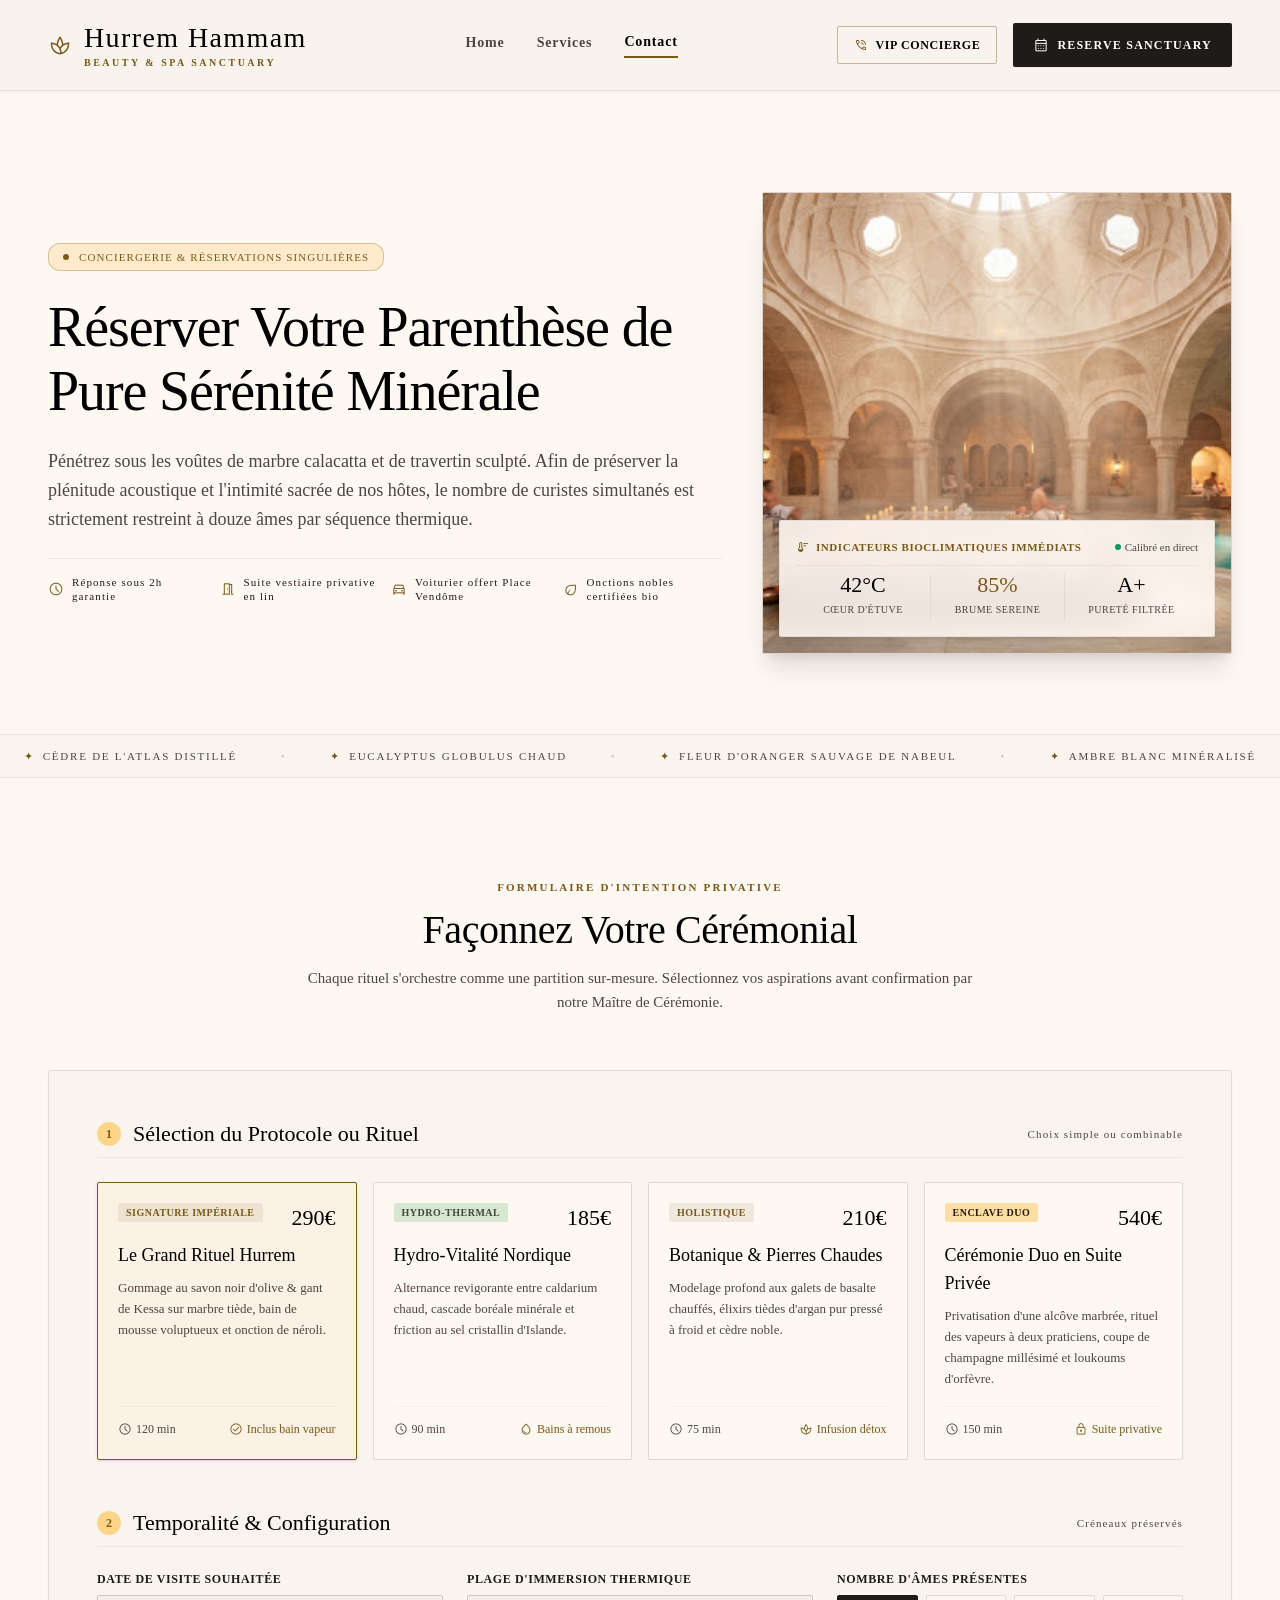
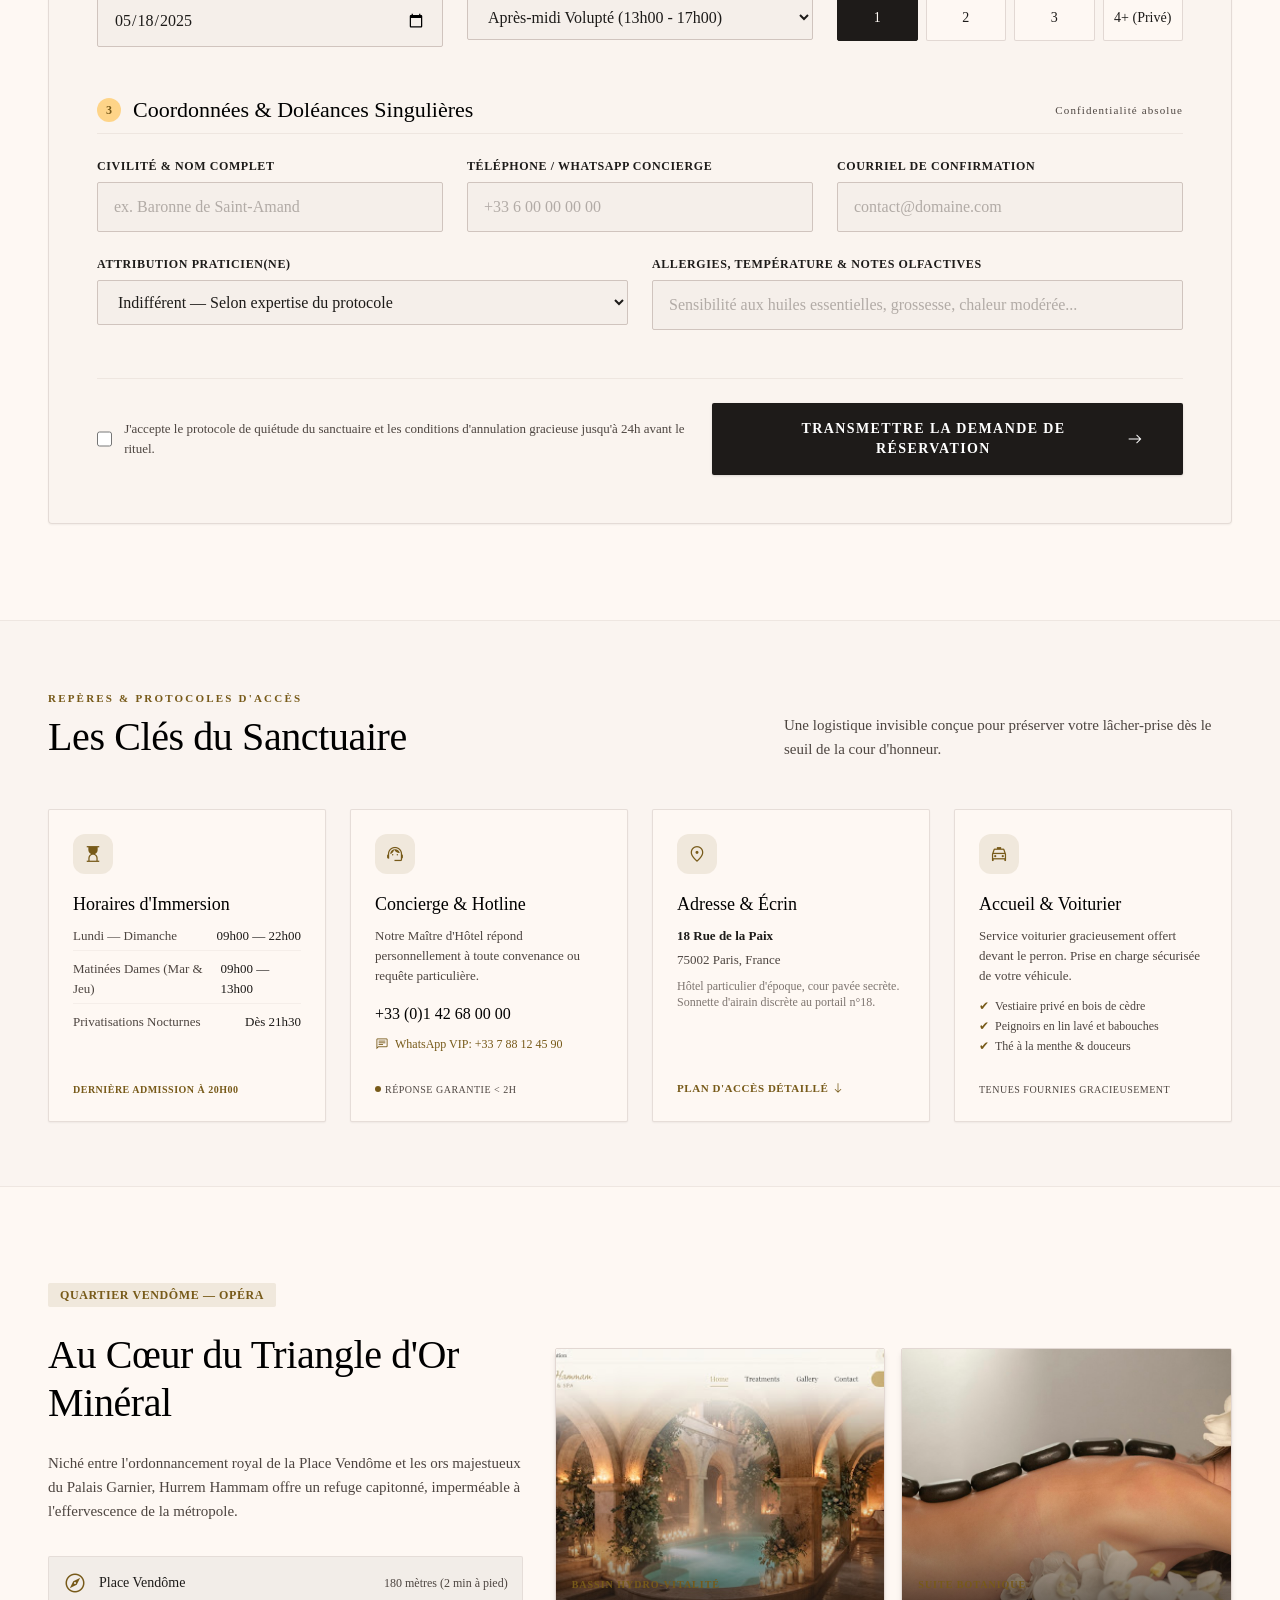
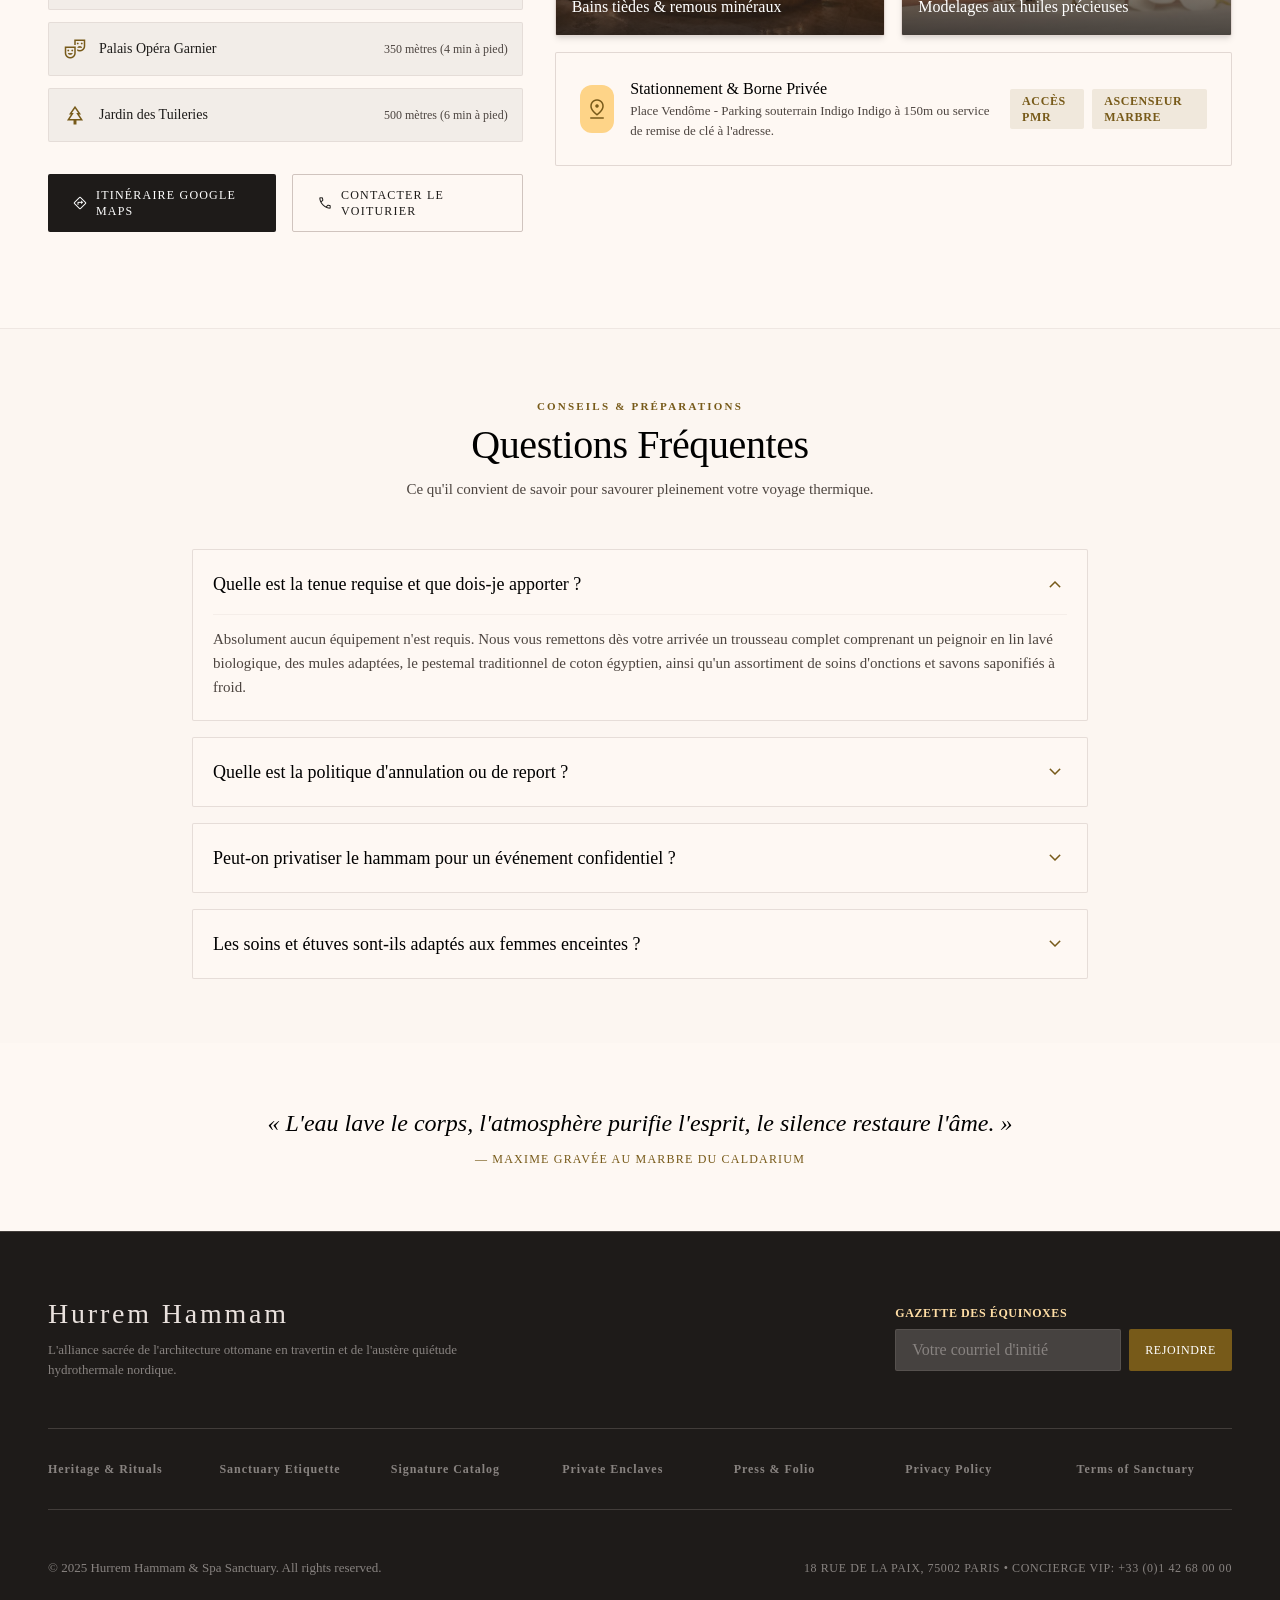
==== commit 6ce738fa: "Push local assets and bundle full spa imagery directly with website Co-authored-by: OpenBot <3356040" ====
--- a/contact.html
+++ b/contact.html
@@ -106,7 +106,7 @@
 <!-- Right Featured Visual Showcase -->
 <div class="lg:col-span-5 relative">
 <div class="relative overflow-hidden rounded border border-outline-variant/60 shadow-xl bg-surface-container">
-<img class="w-full h-[460px] object-cover transition-transform duration-700 hover:scale-105" data-alt="An expansive Ottoman luxury hammam dome with authentic carved travertine marble arches, warm ambient steam rising under octagonal skylights with soft sunlight rays, central heated marble platform surrounded by glowing candles and pure turquoise hydrotherapy pool." src="https://lh3.googleusercontent.com/aida-public/[base64]"/>
+<img class="w-full h-[460px] object-cover transition-transform duration-700 hover:scale-105" data-alt="An expansive Ottoman luxury hammam dome with authentic carved travertine marble arches, warm ambient steam rising under octagonal skylights with soft sunlight rays, central heated marble platform surrounded by glowing candles and pure turquoise hydrotherapy pool." src="./assets/pool_b89ee4c0.jpg"/>
 <!-- Real-time Atmospheric Sensor Card (Overlay) -->
 <div class="absolute bottom-4 inset-x-4 p-4 rounded bg-surface/90 backdrop-blur-md border border-outline-variant/40 shadow-lg">
 <div class="flex items-center justify-between border-b border-outline-variant/30 pb-2 mb-2">
@@ -505,7 +505,7 @@
 <div class="lg:col-span-7 grid grid-cols-1 md:grid-cols-2 gap-4">
 <!-- Image Card 1: Hydrowellness Pool (User provided context) -->
 <div class="group relative rounded overflow-hidden border border-outline-variant/60 shadow-md h-72">
-<img class="w-full h-full object-cover group-hover:scale-105 transition-transform duration-700" data-alt="Luxurious indoor heated hydrotherapy stone pool surrounded by candlelight arches and fragrant eucalyptus greenery, soft misty atmosphere with warm Mediterranean travertine textures in an ultra-exclusive spa sanctuary." src="https://lh3.googleusercontent.com/aida-public/[base64]"/>
+<img class="w-full h-full object-cover group-hover:scale-105 transition-transform duration-700" data-alt="Luxurious indoor heated hydrotherapy stone pool surrounded by candlelight arches and fragrant eucalyptus greenery, soft misty atmosphere with warm Mediterranean travertine textures in an ultra-exclusive spa sanctuary." src="./assets/pool_e628aff2.jpg"/>
 <div class="absolute inset-0 bg-gradient-to-t from-primary-container/80 via-transparent to-transparent flex items-end p-4">
 <div>
 <span class="font-label-sm text-[10px] uppercase text-secondary font-bold tracking-widest">Bassin Hydro-Vitalité</span>
@@ -515,7 +515,7 @@
 </div>
 <!-- Image Card 2: Essential IMAGE_9 Placeholder as required -->
 <div class="group relative rounded overflow-hidden border border-outline-variant/60 shadow-md h-72">
-<img alt="Holistic aromatherapy massage in an opulent tranquil private treatment suite" class="w-full h-full object-cover group-hover:scale-105 transition-transform duration-700" src="https://lh3.googleusercontent.com/aida/[base64]"/>
+<img alt="Holistic aromatherapy massage in an opulent tranquil private treatment suite" class="w-full h-full object-cover group-hover:scale-105 transition-transform duration-700" src="./assets/massage_338a868e.jpg"/>
 <div class="absolute inset-0 bg-gradient-to-t from-primary-container/80 via-transparent to-transparent flex items-end p-4">
 <div>
 <span class="font-label-sm text-[10px] uppercase text-secondary font-bold tracking-widest">Suite Botanique</span>
--- a/styles.css
+++ b/styles.css
@@ -1 +1 @@
-*,:after,:before{--tw-border-spacing-x:0;--tw-border-spacing-y:0;--tw-translate-x:0;--tw-translate-y:0;--tw-rotate:0;--tw-skew-x:0;--tw-skew-y:0;--tw-scale-x:1;--tw-scale-y:1;--tw-pan-x: ;--tw-pan-y: ;--tw-pinch-zoom: ;--tw-scroll-snap-strictness:proximity;--tw-gradient-from-position: ;--tw-gradient-via-position: ;--tw-gradient-to-position: ;--tw-ordinal: ;--tw-slashed-zero: ;--tw-numeric-figure: ;--tw-numeric-spacing: ;--tw-numeric-fraction: ;--tw-ring-inset: ;--tw-ring-offset-width:0px;--tw-ring-offset-color:#fff;--tw-ring-color:rgba(59,130,246,.5);--tw-ring-offset-shadow:0 0 #0000;--tw-ring-shadow:0 0 #0000;--tw-shadow:0 0 #0000;--tw-shadow-colored:0 0 #0000;--tw-blur: ;--tw-brightness: ;--tw-contrast: ;--tw-grayscale: ;--tw-hue-rotate: ;--tw-invert: ;--tw-saturate: ;--tw-sepia: ;--tw-drop-shadow: ;--tw-backdrop-blur: ;--tw-backdrop-brightness: ;--tw-backdrop-contrast: ;--tw-backdrop-grayscale: ;--tw-backdrop-hue-rotate: ;--tw-backdrop-invert: ;--tw-backdrop-opacity: ;--tw-backdrop-saturate: ;--tw-backdrop-sepia: ;--tw-contain-size: ;--tw-contain-layout: ;--tw-contain-paint: ;--tw-contain-style: }::backdrop{--tw-border-spacing-x:0;--tw-border-spacing-y:0;--tw-translate-x:0;--tw-translate-y:0;--tw-rotate:0;--tw-skew-x:0;--tw-skew-y:0;--tw-scale-x:1;--tw-scale-y:1;--tw-pan-x: ;--tw-pan-y: ;--tw-pinch-zoom: ;--tw-scroll-snap-strictness:proximity;--tw-gradient-from-position: ;--tw-gradient-via-position: ;--tw-gradient-to-position: ;--tw-ordinal: ;--tw-slashed-zero: ;--tw-numeric-figure: ;--tw-numeric-spacing: ;--tw-numeric-fraction: ;--tw-ring-inset: ;--tw-ring-offset-width:0px;--tw-ring-offset-color:#fff;--tw-ring-color:rgba(59,130,246,.5);--tw-ring-offset-shadow:0 0 #0000;--tw-ring-shadow:0 0 #0000;--tw-shadow:0 0 #0000;--tw-shadow-colored:0 0 #0000;--tw-blur: ;--tw-brightness: ;--tw-contrast: ;--tw-grayscale: ;--tw-hue-rotate: ;--tw-invert: ;--tw-saturate: ;--tw-sepia: ;--tw-drop-shadow: ;--tw-backdrop-blur: ;--tw-backdrop-brightness: ;--tw-backdrop-contrast: ;--tw-backdrop-grayscale: ;--tw-backdrop-hue-rotate: ;--tw-backdrop-invert: ;--tw-backdrop-opacity: ;--tw-backdrop-saturate: ;--tw-backdrop-sepia: ;--tw-contain-size: ;--tw-contain-layout: ;--tw-contain-paint: ;--tw-contain-style: }/*! tailwindcss v3.4.19 | MIT License | https://tailwindcss.com*/*,:after,:before{box-sizing:border-box;border:0 solid #e5e7eb}:after,:before{--tw-content:""}:host,html{line-height:1.5;-webkit-text-size-adjust:100%;-moz-tab-size:4;-o-tab-size:4;tab-size:4;font-family:ui-sans-serif,system-ui,sans-serif,Apple Color Emoji,Segoe UI Emoji,Segoe UI Symbol,Noto Color Emoji;font-feature-settings:normal;font-variation-settings:normal;-webkit-tap-highlight-color:transparent}body{margin:0;line-height:inherit}hr{height:0;color:inherit;border-top-width:1px}abbr:where([title]){-webkit-text-decoration:underline dotted;text-decoration:underline dotted}h1,h2,h3,h4,h5,h6{font-size:inherit;font-weight:inherit}a{color:inherit;text-decoration:inherit}b,strong{font-weight:bolder}code,kbd,pre,samp{font-family:ui-monospace,SFMono-Regular,Menlo,Monaco,Consolas,Liberation Mono,Courier New,monospace;font-feature-settings:normal;font-variation-settings:normal;font-size:1em}small{font-size:80%}sub,sup{font-size:75%;line-height:0;position:relative;vertical-align:baseline}sub{bottom:-.25em}sup{top:-.5em}table{text-indent:0;border-color:inherit;border-collapse:collapse}button,input,optgroup,select,textarea{font-family:inherit;font-feature-settings:inherit;font-variation-settings:inherit;font-size:100%;font-weight:inherit;line-height:inherit;letter-spacing:inherit;color:inherit;margin:0;padding:0}button,select{text-transform:none}button,input:where([type=button]),input:where([type=reset]),input:where([type=submit]){-webkit-appearance:button;background-color:transparent;background-image:none}:-moz-focusring{outline:auto}:-moz-ui-invalid{box-shadow:none}progress{vertical-align:baseline}::-webkit-inner-spin-button,::-webkit-outer-spin-button{height:auto}[type=search]{-webkit-appearance:textfield;outline-offset:-2px}::-webkit-search-decoration{-webkit-appearance:none}::-webkit-file-upload-button{-webkit-appearance:button;font:inherit}summary{display:list-item}blockquote,dd,dl,figure,h1,h2,h3,h4,h5,h6,hr,p,pre{margin:0}fieldset{margin:0}fieldset,legend{padding:0}menu,ol,ul{list-style:none;margin:0;padding:0}dialog{padding:0}textarea{resize:vertical}input::-moz-placeholder,textarea::-moz-placeholder{opacity:1;color:#9ca3af}input::placeholder,textarea::placeholder{opacity:1;color:#9ca3af}[role=button],button{cursor:pointer}:disabled{cursor:default}audio,canvas,embed,iframe,img,object,svg,video{display:block;vertical-align:middle}img,video{max-width:100%;height:auto}[hidden]:where(:not([hidden=until-found])){display:none}.sr-only{position:absolute;width:1px;height:1px;padding:0;margin:-1px;overflow:hidden;clip:rect(0,0,0,0);white-space:nowrap;border-width:0}.pointer-events-none{pointer-events:none}.invisible{visibility:hidden}.fixed{position:fixed}.absolute{position:absolute}.relative{position:relative}.sticky{position:sticky}.inset-0{inset:0}.inset-x-0{left:0;right:0}.inset-x-4{left:1rem;right:1rem}.-right-40{right:-10rem}.-top-3{top:-.75rem}.-top-3\.5{top:-.875rem}.-top-40{top:-10rem}.bottom-4{bottom:1rem}.bottom-6{bottom:1.5rem}.left-1\/2{left:50%}.left-4{left:1rem}.right-4{right:1rem}.right-6{right:1.5rem}.top-0{top:0}.top-4{top:1rem}.top-\[73px\]{top:73px}.z-0{z-index:0}.z-10{z-index:10}.z-40{z-index:40}.z-50{z-index:50}.mx-auto{margin-left:auto;margin-right:auto}.mb-1{margin-bottom:.25rem}.mb-10{margin-bottom:2.5rem}.mb-12{margin-bottom:3rem}.mb-14{margin-bottom:3.5rem}.mb-16{margin-bottom:4rem}.mb-2{margin-bottom:.5rem}.mb-20{margin-bottom:5rem}.mb-3{margin-bottom:.75rem}.mb-4{margin-bottom:1rem}.mb-6{margin-bottom:1.5rem}.mb-8{margin-bottom:2rem}.ml-2{margin-left:.5rem}.mr-2{margin-right:.5rem}.mt-1{margin-top:.25rem}.mt-10{margin-top:2.5rem}.mt-12{margin-top:3rem}.mt-16{margin-top:4rem}.mt-2{margin-top:.5rem}.mt-3{margin-top:.75rem}.mt-4{margin-top:1rem}.mt-6{margin-top:1.5rem}.block{display:block}.flex{display:flex}.inline-flex{display:inline-flex}.table{display:table}.grid{display:grid}.hidden{display:none}.h-1\.5{height:.375rem}.h-10{height:2.5rem}.h-12{height:3rem}.h-14{height:3.5rem}.h-4{height:1rem}.h-6{height:1.5rem}.h-64{height:16rem}.h-72{height:18rem}.h-96{height:24rem}.h-\[460px\]{height:460px}.h-full{height:100%}.h-px{height:1px}.min-h-\[420px\]{min-height:420px}.min-h-\[75vh\]{min-height:75vh}.min-h-screen{min-height:100vh}.w-1\.5{width:.375rem}.w-10{width:2.5rem}.w-12{width:3rem}.w-14{width:3.5rem}.w-16{width:4rem}.w-4{width:1rem}.w-6{width:1.5rem}.w-96{width:24rem}.w-full{width:100%}.max-w-2xl{max-width:42rem}.max-w-3xl{max-width:48rem}.max-w-4xl{max-width:56rem}.max-w-5xl{max-width:64rem}.max-w-7xl{max-width:80rem}.max-w-md{max-width:28rem}.max-w-xl{max-width:36rem}.flex-shrink-0{flex-shrink:0}.flex-grow{flex-grow:1}.-translate-x-1\/2{--tw-translate-x:-50%}.-translate-x-1\/2,.scale-100{transform:translate(var(--tw-translate-x),var(--tw-translate-y)) rotate(var(--tw-rotate)) skewX(var(--tw-skew-x)) skewY(var(--tw-skew-y)) scaleX(var(--tw-scale-x)) scaleY(var(--tw-scale-y))}.scale-100{--tw-scale-x:1;--tw-scale-y:1}.scale-105{--tw-scale-x:1.05;--tw-scale-y:1.05}.scale-105,.transform{transform:translate(var(--tw-translate-x),var(--tw-translate-y)) rotate(var(--tw-rotate)) skewX(var(--tw-skew-x)) skewY(var(--tw-skew-y)) scaleX(var(--tw-scale-x)) scaleY(var(--tw-scale-y))}@keyframes bounce{0%,to{transform:translateY(-25%);animation-timing-function:cubic-bezier(.8,0,1,1)}50%{transform:none;animation-timing-function:cubic-bezier(0,0,.2,1)}}.animate-bounce{animation:bounce 1s infinite}@keyframes pulse{50%{opacity:.5}}.animate-pulse{animation:pulse 2s cubic-bezier(.4,0,.6,1) infinite}.cursor-pointer{cursor:pointer}.select-none{-webkit-user-select:none;-moz-user-select:none;user-select:none}.scroll-mt-24{scroll-margin-top:6rem}.grid-cols-1{grid-template-columns:repeat(1,minmax(0,1fr))}.grid-cols-2{grid-template-columns:repeat(2,minmax(0,1fr))}.grid-cols-3{grid-template-columns:repeat(3,minmax(0,1fr))}.grid-cols-4{grid-template-columns:repeat(4,minmax(0,1fr))}.flex-col{flex-direction:column}.flex-wrap{flex-wrap:wrap}.items-start{align-items:flex-start}.items-end{align-items:flex-end}.items-center{align-items:center}.items-baseline{align-items:baseline}.justify-end{justify-content:flex-end}.justify-center{justify-content:center}.justify-between{justify-content:space-between}.justify-around{justify-content:space-around}.gap-1{gap:.25rem}.gap-1\.5{gap:.375rem}.gap-10{gap:2.5rem}.gap-12{gap:3rem}.gap-2{gap:.5rem}.gap-2\.5{gap:.625rem}.gap-3{gap:.75rem}.gap-4{gap:1rem}.gap-6{gap:1.5rem}.gap-8{gap:2rem}.gap-y-4{row-gap:1rem}.space-x-1>:not([hidden])~:not([hidden]){--tw-space-x-reverse:0;margin-right:calc(.25rem*var(--tw-space-x-reverse));margin-left:calc(.25rem*(1 - var(--tw-space-x-reverse)))}.space-x-10>:not([hidden])~:not([hidden]){--tw-space-x-reverse:0;margin-right:calc(2.5rem*var(--tw-space-x-reverse));margin-left:calc(2.5rem*(1 - var(--tw-space-x-reverse)))}.space-x-2>:not([hidden])~:not([hidden]){--tw-space-x-reverse:0;margin-right:calc(.5rem*var(--tw-space-x-reverse));margin-left:calc(.5rem*(1 - var(--tw-space-x-reverse)))}.space-x-3>:not([hidden])~:not([hidden]){--tw-space-x-reverse:0;margin-right:calc(.75rem*var(--tw-space-x-reverse));margin-left:calc(.75rem*(1 - var(--tw-space-x-reverse)))}.space-x-4>:not([hidden])~:not([hidden]){--tw-space-x-reverse:0;margin-right:calc(1rem*var(--tw-space-x-reverse));margin-left:calc(1rem*(1 - var(--tw-space-x-reverse)))}.space-y-1>:not([hidden])~:not([hidden]){--tw-space-y-reverse:0;margin-top:calc(.25rem*(1 - var(--tw-space-y-reverse)));margin-bottom:calc(.25rem*var(--tw-space-y-reverse))}.space-y-2>:not([hidden])~:not([hidden]){--tw-space-y-reverse:0;margin-top:calc(.5rem*(1 - var(--tw-space-y-reverse)));margin-bottom:calc(.5rem*var(--tw-space-y-reverse))}.space-y-3>:not([hidden])~:not([hidden]){--tw-space-y-reverse:0;margin-top:calc(.75rem*(1 - var(--tw-space-y-reverse)));margin-bottom:calc(.75rem*var(--tw-space-y-reverse))}.space-y-4>:not([hidden])~:not([hidden]){--tw-space-y-reverse:0;margin-top:calc(1rem*(1 - var(--tw-space-y-reverse)));margin-bottom:calc(1rem*var(--tw-space-y-reverse))}.space-y-6>:not([hidden])~:not([hidden]){--tw-space-y-reverse:0;margin-top:calc(1.5rem*(1 - var(--tw-space-y-reverse)));margin-bottom:calc(1.5rem*var(--tw-space-y-reverse))}.divide-x>:not([hidden])~:not([hidden]){--tw-divide-x-reverse:0;border-right-width:calc(1px*var(--tw-divide-x-reverse));border-left-width:calc(1px*(1 - var(--tw-divide-x-reverse)))}.divide-outline-variant\/40>:not([hidden])~:not([hidden]){border-color:hsla(20,16%,78%,.4)}.self-start{align-self:flex-start}.overflow-hidden{overflow:hidden}.overflow-x-auto{overflow-x:auto}.scroll-smooth{scroll-behavior:smooth}.whitespace-nowrap{white-space:nowrap}.rounded{border-radius:.125rem}.rounded-full{border-radius:.75rem}.rounded-lg{border-radius:.25rem}.rounded-xl{border-radius:.5rem}.rounded-l{border-top-left-radius:.125rem;border-bottom-left-radius:.125rem}.rounded-l-lg{border-top-left-radius:.25rem;border-bottom-left-radius:.25rem}.rounded-r{border-top-right-radius:.125rem;border-bottom-right-radius:.125rem}.rounded-r-lg{border-top-right-radius:.25rem;border-bottom-right-radius:.25rem}.border{border-width:1px}.border-2{border-width:2px}.border-y{border-top-width:1px}.border-b,.border-y{border-bottom-width:1px}.border-b-2{border-bottom-width:2px}.border-r{border-right-width:1px}.border-t{border-top-width:1px}.border-outline-variant{--tw-border-opacity:1;border-color:rgb(208 196 190/var(--tw-border-opacity,1))}.border-outline-variant\/10{border-color:hsla(20,16%,78%,.1)}.border-outline-variant\/20{border-color:hsla(20,16%,78%,.2)}.border-outline-variant\/30{border-color:hsla(20,16%,78%,.3)}.border-outline-variant\/40{border-color:hsla(20,16%,78%,.4)}.border-outline-variant\/50{border-color:hsla(20,16%,78%,.5)}.border-outline-variant\/60{border-color:hsla(20,16%,78%,.6)}.border-outline\/20{border-color:hsla(21,6%,47%,.2)}.border-outline\/30{border-color:hsla(21,6%,47%,.3)}.border-secondary{--tw-border-opacity:1;border-color:rgb(119 90 25/var(--tw-border-opacity,1))}.border-secondary-fixed\/40{border-color:rgba(255,222,165,.4)}.border-secondary-fixed\/50{border-color:rgba(255,222,165,.5)}.border-secondary\/30{border-color:rgba(119,90,25,.3)}.border-secondary\/40{border-color:rgba(119,90,25,.4)}.border-surface-container-highest\/40{border-color:hsla(33,15%,88%,.4)}.border-surface-container-lowest\/20{border-color:hsla(0,0%,100%,.2)}.bg-background{--tw-bg-opacity:1;background-color:rgb(254 248 243/var(--tw-bg-opacity,1))}.bg-emerald-600{--tw-bg-opacity:1;background-color:rgb(5 150 105/var(--tw-bg-opacity,1))}.bg-inverse-surface{--tw-bg-opacity:1;background-color:rgb(50 48 45/var(--tw-bg-opacity,1))}.bg-inverse-surface\/40{background-color:rgba(50,48,45,.4)}.bg-primary{--tw-bg-opacity:1;background-color:rgb(0 0 0/var(--tw-bg-opacity,1))}.bg-primary-container{--tw-bg-opacity:1;background-color:rgb(30 27 25/var(--tw-bg-opacity,1))}.bg-primary-container\/85{background-color:rgba(30,27,25,.85)}.bg-secondary{--tw-bg-opacity:1;background-color:rgb(119 90 25/var(--tw-bg-opacity,1))}.bg-secondary-container{--tw-bg-opacity:1;background-color:rgb(254 212 136/var(--tw-bg-opacity,1))}.bg-secondary-fixed{--tw-bg-opacity:1;background-color:rgb(255 222 165/var(--tw-bg-opacity,1))}.bg-secondary-fixed-dim{--tw-bg-opacity:1;background-color:rgb(233 193 118/var(--tw-bg-opacity,1))}.bg-secondary-fixed\/20{background-color:rgba(255,222,165,.2)}.bg-secondary-fixed\/30{background-color:rgba(255,222,165,.3)}.bg-secondary-fixed\/40{background-color:rgba(255,222,165,.4)}.bg-secondary-fixed\/50{background-color:rgba(255,222,165,.5)}.bg-secondary-fixed\/90{background-color:rgba(255,222,165,.9)}.bg-secondary\/10{background-color:rgba(119,90,25,.1)}.bg-surface{--tw-bg-opacity:1;background-color:rgb(254 248 243/var(--tw-bg-opacity,1))}.bg-surface-container{--tw-bg-opacity:1;background-color:rgb(242 237 232/var(--tw-bg-opacity,1))}.bg-surface-container-high{--tw-bg-opacity:1;background-color:rgb(236 231 226/var(--tw-bg-opacity,1))}.bg-surface-container-high\/90{background-color:hsla(30,21%,91%,.9)}.bg-surface-container-highest{--tw-bg-opacity:1;background-color:rgb(230 226 221/var(--tw-bg-opacity,1))}.bg-surface-container-highest\/20{background-color:hsla(33,15%,88%,.2)}.bg-surface-container-highest\/50{background-color:hsla(33,15%,88%,.5)}.bg-surface-container-low{--tw-bg-opacity:1;background-color:rgb(248 243 238/var(--tw-bg-opacity,1))}.bg-surface-container-low\/40{background-color:hsla(30,42%,95%,.4)}.bg-surface-container-low\/50{background-color:hsla(30,42%,95%,.5)}.bg-surface-container-low\/60{background-color:hsla(30,42%,95%,.6)}.bg-surface-container-low\/70{background-color:hsla(30,42%,95%,.7)}.bg-surface-container-low\/75{background-color:hsla(30,42%,95%,.75)}.bg-surface-container-low\/80{background-color:hsla(30,42%,95%,.8)}.bg-surface-container-lowest{--tw-bg-opacity:1;background-color:rgb(255 255 255/var(--tw-bg-opacity,1))}.bg-surface-container-lowest\/15{background-color:hsla(0,0%,100%,.15)}.bg-surface-container-lowest\/20{background-color:hsla(0,0%,100%,.2)}.bg-surface-container\/60{background-color:hsla(30,28%,93%,.6)}.bg-surface\/90{background-color:hsla(27,85%,97%,.9)}.bg-tertiary-fixed{--tw-bg-opacity:1;background-color:rgb(215 231 209/var(--tw-bg-opacity,1))}.bg-\[radial-gradient\(ellipse_at_center\2c transparent_0\%\2c rgba\(29\2c 27\2c 25\2c 0\.45\)_100\%\)\]{background-image:radial-gradient(ellipse at center,transparent 0,rgba(29,27,25,.45) 100%)}.bg-gradient-to-t{background-image:linear-gradient(to top,var(--tw-gradient-stops))}.from-primary-container\/80{--tw-gradient-from:rgba(30,27,25,.8) var(--tw-gradient-from-position);--tw-gradient-to:rgba(30,27,25,0) var(--tw-gradient-to-position);--tw-gradient-stops:var(--tw-gradient-from),var(--tw-gradient-to)}.from-primary\/80{--tw-gradient-from:rgba(0,0,0,.8) var(--tw-gradient-from-position);--tw-gradient-to:transparent var(--tw-gradient-to-position);--tw-gradient-stops:var(--tw-gradient-from),var(--tw-gradient-to)}.from-primary\/95{--tw-gradient-from:rgba(0,0,0,.95) var(--tw-gradient-from-position);--tw-gradient-to:transparent var(--tw-gradient-to-position);--tw-gradient-stops:var(--tw-gradient-from),var(--tw-gradient-to)}.from-surface{--tw-gradient-from:#fef8f3 var(--tw-gradient-from-position);--tw-gradient-to:hsla(27,85%,97%,0) var(--tw-gradient-to-position);--tw-gradient-stops:var(--tw-gradient-from),var(--tw-gradient-to)}.from-transparent{--tw-gradient-from:transparent var(--tw-gradient-from-position);--tw-gradient-to:transparent var(--tw-gradient-to-position);--tw-gradient-stops:var(--tw-gradient-from),var(--tw-gradient-to)}.via-primary\/20{--tw-gradient-to:transparent var(--tw-gradient-to-position);--tw-gradient-stops:var(--tw-gradient-from),rgba(0,0,0,.2) var(--tw-gradient-via-position),var(--tw-gradient-to)}.via-primary\/30{--tw-gradient-to:transparent var(--tw-gradient-to-position);--tw-gradient-stops:var(--tw-gradient-from),rgba(0,0,0,.3) var(--tw-gradient-via-position),var(--tw-gradient-to)}.via-primary\/40{--tw-gradient-to:transparent var(--tw-gradient-to-position);--tw-gradient-stops:var(--tw-gradient-from),rgba(0,0,0,.4) var(--tw-gradient-via-position),var(--tw-gradient-to)}.via-surface\/60{--tw-gradient-to:hsla(27,85%,97%,0) var(--tw-gradient-to-position);--tw-gradient-stops:var(--tw-gradient-from),hsla(27,85%,97%,.6) var(--tw-gradient-via-position),var(--tw-gradient-to)}.via-transparent{--tw-gradient-to:transparent var(--tw-gradient-to-position);--tw-gradient-stops:var(--tw-gradient-from),transparent var(--tw-gradient-via-position),var(--tw-gradient-to)}.to-primary-container\/40{--tw-gradient-to:rgba(30,27,25,.4) var(--tw-gradient-to-position)}.to-primary\/50{--tw-gradient-to:rgba(0,0,0,.5) var(--tw-gradient-to-position)}.to-primary\/70{--tw-gradient-to:rgba(0,0,0,.7) var(--tw-gradient-to-position)}.to-transparent{--tw-gradient-to:transparent var(--tw-gradient-to-position)}.object-cover{-o-object-fit:cover;object-fit:cover}.object-center{-o-object-position:center;object-position:center}.p-3{padding:.75rem}.p-3\.5{padding:.875rem}.p-4{padding:1rem}.p-5{padding:1.25rem}.p-6{padding:1.5rem}.p-8{padding:2rem}.px-10{padding-left:2.5rem;padding-right:2.5rem}.px-2{padding-left:.5rem;padding-right:.5rem}.px-3{padding-left:.75rem;padding-right:.75rem}.px-3\.5{padding-left:.875rem;padding-right:.875rem}.px-4{padding-left:1rem;padding-right:1rem}.px-5{padding-left:1.25rem;padding-right:1.25rem}.px-6{padding-left:1.5rem;padding-right:1.5rem}.px-8{padding-left:2rem;padding-right:2rem}.py-0\.5{padding-top:.125rem;padding-bottom:.125rem}.py-1{padding-top:.25rem;padding-bottom:.25rem}.py-1\.5{padding-top:.375rem;padding-bottom:.375rem}.py-12{padding-top:3rem;padding-bottom:3rem}.py-16{padding-top:4rem;padding-bottom:4rem}.py-2{padding-top:.5rem;padding-bottom:.5rem}.py-2\.5{padding-top:.625rem;padding-bottom:.625rem}.py-20{padding-top:5rem;padding-bottom:5rem}.py-24{padding-top:6rem;padding-bottom:6rem}.py-28{padding-top:7rem;padding-bottom:7rem}.py-3{padding-top:.75rem;padding-bottom:.75rem}.py-3\.5{padding-top:.875rem;padding-bottom:.875rem}.py-4{padding-top:1rem;padding-bottom:1rem}.py-5{padding-top:1.25rem;padding-bottom:1.25rem}.py-6{padding-top:1.5rem;padding-bottom:1.5rem}.py-8{padding-top:2rem;padding-bottom:2rem}.pb-1{padding-bottom:.25rem}.pb-2{padding-bottom:.5rem}.pb-20{padding-bottom:5rem}.pb-4{padding-bottom:1rem}.pb-6{padding-bottom:1.5rem}.pt-0{padding-top:0}.pt-1{padding-top:.25rem}.pt-12{padding-top:3rem}.pt-2{padding-top:.5rem}.pt-24{padding-top:6rem}.pt-28{padding-top:7rem}.pt-3{padding-top:.75rem}.pt-32{padding-top:8rem}.pt-4{padding-top:1rem}.pt-6{padding-top:1.5rem}.pt-8{padding-top:2rem}.text-left{text-align:left}.text-center{text-align:center}.font-body-lg,.font-body-md,.font-body-sm{font-family:Manrope}.font-display-lg,.font-display-lg-mobile,.font-headline-lg,.font-headline-md,.font-headline-sm{font-family:Playfair Display}.font-label-lg,.font-label-md,.font-label-sm{font-family:Manrope}.text-2xl{font-size:1.5rem;line-height:2rem}.text-\[10px\]{font-size:10px}.text-\[11px\]{font-size:11px}.text-\[12px\]{font-size:12px}.text-base{font-size:1rem;line-height:1.5rem}.text-body-lg{font-size:18px;line-height:28px;font-weight:400}.text-body-md{font-size:15px;line-height:24px;font-weight:400}.text-body-sm{font-size:13px;line-height:20px;font-weight:400}.text-display-lg-mobile{font-size:38px;line-height:46px;letter-spacing:-.01em;font-weight:400}.text-headline-lg{font-size:40px;line-height:48px;letter-spacing:-.01em;font-weight:400}.text-headline-md{font-size:28px;line-height:36px;font-weight:500}.text-headline-sm{font-size:22px;line-height:30px;font-weight:500}.text-label-lg{font-size:14px;line-height:20px;letter-spacing:.06em;font-weight:600}.text-label-md{font-size:12px;line-height:16px;letter-spacing:.08em;font-weight:600}.text-label-sm{font-size:11px;line-height:14px;letter-spacing:.1em;font-weight:500}.text-lg{font-size:1.125rem;line-height:1.75rem}.text-sm{font-size:.875rem;line-height:1.25rem}.text-xl{font-size:1.25rem;line-height:1.75rem}.text-xs{font-size:.75rem;line-height:1rem}.font-bold{font-weight:700}.font-light{font-weight:300}.font-medium{font-weight:500}.font-normal{font-weight:400}.font-semibold{font-weight:600}.uppercase{text-transform:uppercase}.italic{font-style:italic}.not-italic{font-style:normal}.leading-none{line-height:1}.leading-relaxed{line-height:1.625}.leading-tight{line-height:1.25}.tracking-\[0\.16em\]{letter-spacing:.16em}.tracking-\[0\.25em\]{letter-spacing:.25em}.tracking-\[0\.2em\]{letter-spacing:.2em}.tracking-tight{letter-spacing:-.025em}.tracking-wide{letter-spacing:.025em}.tracking-wider{letter-spacing:.05em}.tracking-widest{letter-spacing:.1em}.text-on-primary-container{--tw-text-opacity:1;color:rgb(136 131 128/var(--tw-text-opacity,1))}.text-on-primary-container\/70{color:hsla(23,3%,52%,.7)}.text-on-primary-fixed{--tw-text-opacity:1;color:rgb(30 27 25/var(--tw-text-opacity,1))}.text-on-secondary-container{--tw-text-opacity:1;color:rgb(120 90 26/var(--tw-text-opacity,1))}.text-on-secondary-fixed{--tw-text-opacity:1;color:rgb(38 25 0/var(--tw-text-opacity,1))}.text-on-surface{--tw-text-opacity:1;color:rgb(29 27 25/var(--tw-text-opacity,1))}.text-on-surface-variant{--tw-text-opacity:1;color:rgb(77 69 64/var(--tw-text-opacity,1))}.text-on-surface-variant\/70{color:rgba(77,69,64,.7)}.text-on-tertiary-fixed-variant{--tw-text-opacity:1;color:rgb(60 75 58/var(--tw-text-opacity,1))}.text-outline{--tw-text-opacity:1;color:rgb(126 117 112/var(--tw-text-opacity,1))}.text-outline-variant{--tw-text-opacity:1;color:rgb(208 196 190/var(--tw-text-opacity,1))}.text-primary{--tw-text-opacity:1;color:rgb(0 0 0/var(--tw-text-opacity,1))}.text-primary-fixed{--tw-text-opacity:1;color:rgb(233 225 221/var(--tw-text-opacity,1))}.text-secondary{--tw-text-opacity:1;color:rgb(119 90 25/var(--tw-text-opacity,1))}.text-secondary-fixed{--tw-text-opacity:1;color:rgb(255 222 165/var(--tw-text-opacity,1))}.text-secondary-fixed-dim{--tw-text-opacity:1;color:rgb(233 193 118/var(--tw-text-opacity,1))}.text-surface,.text-surface-bright{--tw-text-opacity:1;color:rgb(254 248 243/var(--tw-text-opacity,1))}.text-surface-container-high{--tw-text-opacity:1;color:rgb(236 231 226/var(--tw-text-opacity,1))}.text-surface-container-high\/70{color:hsla(30,21%,91%,.7)}.text-surface-container-high\/90{color:hsla(30,21%,91%,.9)}.text-surface-container-low{--tw-text-opacity:1;color:rgb(248 243 238/var(--tw-text-opacity,1))}.text-surface-container-lowest{--tw-text-opacity:1;color:rgb(255 255 255/var(--tw-text-opacity,1))}.text-surface-dim{--tw-text-opacity:1;color:rgb(222 217 212/var(--tw-text-opacity,1))}.line-through{text-decoration-line:line-through}.antialiased{-webkit-font-smoothing:antialiased;-moz-osx-font-smoothing:grayscale}.opacity-70{opacity:.7}.opacity-75{opacity:.75}.mix-blend-multiply{mix-blend-mode:multiply}.shadow{--tw-shadow:0 1px 3px 0 rgba(0,0,0,.1),0 1px 2px -1px rgba(0,0,0,.1);--tw-shadow-colored:0 1px 3px 0 var(--tw-shadow-color),0 1px 2px -1px var(--tw-shadow-color)}.shadow,.shadow-lg{box-shadow:var(--tw-ring-offset-shadow,0 0 #0000),var(--tw-ring-shadow,0 0 #0000),var(--tw-shadow)}.shadow-lg{--tw-shadow:0 10px 15px -3px rgba(0,0,0,.1),0 4px 6px -4px rgba(0,0,0,.1);--tw-shadow-colored:0 10px 15px -3px var(--tw-shadow-color),0 4px 6px -4px var(--tw-shadow-color)}.shadow-md{--tw-shadow:0 4px 6px -1px rgba(0,0,0,.1),0 2px 4px -2px rgba(0,0,0,.1);--tw-shadow-colored:0 4px 6px -1px var(--tw-shadow-color),0 2px 4px -2px var(--tw-shadow-color)}.shadow-md,.shadow-sm{box-shadow:var(--tw-ring-offset-shadow,0 0 #0000),var(--tw-ring-shadow,0 0 #0000),var(--tw-shadow)}.shadow-sm{--tw-shadow:0 1px 2px 0 rgba(0,0,0,.05);--tw-shadow-colored:0 1px 2px 0 var(--tw-shadow-color)}.shadow-xl{--tw-shadow:0 20px 25px -5px rgba(0,0,0,.1),0 8px 10px -6px rgba(0,0,0,.1);--tw-shadow-colored:0 20px 25px -5px var(--tw-shadow-color),0 8px 10px -6px var(--tw-shadow-color);box-shadow:var(--tw-ring-offset-shadow,0 0 #0000),var(--tw-ring-shadow,0 0 #0000),var(--tw-shadow)}.outline{outline-style:solid}.blur{--tw-blur:blur(8px)}.blur,.blur-3xl{filter:var(--tw-blur) var(--tw-brightness) var(--tw-contrast) var(--tw-grayscale) var(--tw-hue-rotate) var(--tw-invert) var(--tw-saturate) var(--tw-sepia) var(--tw-drop-shadow)}.blur-3xl{--tw-blur:blur(64px)}.brightness-\[0\.88\]{--tw-brightness:brightness(0.88)}.brightness-\[0\.88\],.contrast-\[1\.05\]{filter:var(--tw-blur) var(--tw-brightness) var(--tw-contrast) var(--tw-grayscale) var(--tw-hue-rotate) var(--tw-invert) var(--tw-saturate) var(--tw-sepia) var(--tw-drop-shadow)}.contrast-\[1\.05\]{--tw-contrast:contrast(1.05)}.drop-shadow-md{--tw-drop-shadow:drop-shadow(0 4px 3px rgba(0,0,0,.07)) drop-shadow(0 2px 2px rgba(0,0,0,.06))}.drop-shadow-md,.filter{filter:var(--tw-blur) var(--tw-brightness) var(--tw-contrast) var(--tw-grayscale) var(--tw-hue-rotate) var(--tw-invert) var(--tw-saturate) var(--tw-sepia) var(--tw-drop-shadow)}.backdrop-blur-md{--tw-backdrop-blur:blur(12px)}.backdrop-blur-md,.backdrop-blur-sm{backdrop-filter:var(--tw-backdrop-blur) var(--tw-backdrop-brightness) var(--tw-backdrop-contrast) var(--tw-backdrop-grayscale) var(--tw-backdrop-hue-rotate) var(--tw-backdrop-invert) var(--tw-backdrop-opacity) var(--tw-backdrop-saturate) var(--tw-backdrop-sepia)}.backdrop-blur-sm{--tw-backdrop-blur:blur(4px)}.backdrop-filter{backdrop-filter:var(--tw-backdrop-blur) var(--tw-backdrop-brightness) var(--tw-backdrop-contrast) var(--tw-backdrop-grayscale) var(--tw-backdrop-hue-rotate) var(--tw-backdrop-invert) var(--tw-backdrop-opacity) var(--tw-backdrop-saturate) var(--tw-backdrop-sepia)}.transition-all{transition-property:all;transition-timing-function:cubic-bezier(.4,0,.2,1);transition-duration:.15s}.transition-colors{transition-property:color,background-color,border-color,text-decoration-color,fill,stroke;transition-timing-function:cubic-bezier(.4,0,.2,1);transition-duration:.15s}.transition-opacity{transition-property:opacity;transition-timing-function:cubic-bezier(.4,0,.2,1);transition-duration:.15s}.transition-shadow{transition-property:box-shadow;transition-timing-function:cubic-bezier(.4,0,.2,1);transition-duration:.15s}.transition-transform{transition-property:transform;transition-timing-function:cubic-bezier(.4,0,.2,1);transition-duration:.15s}.duration-1000{transition-duration:1s}.duration-200{transition-duration:.2s}.duration-300{transition-duration:.3s}.duration-500{transition-duration:.5s}.duration-700{transition-duration:.7s}.ease-out{transition-timing-function:cubic-bezier(0,0,.2,1)}.selection\:bg-secondary-fixed ::-moz-selection{--tw-bg-opacity:1;background-color:rgb(255 222 165/var(--tw-bg-opacity,1))}.selection\:bg-secondary-fixed ::selection{--tw-bg-opacity:1;background-color:rgb(255 222 165/var(--tw-bg-opacity,1))}.selection\:text-on-secondary-fixed ::-moz-selection{--tw-text-opacity:1;color:rgb(38 25 0/var(--tw-text-opacity,1))}.selection\:text-on-secondary-fixed ::selection{--tw-text-opacity:1;color:rgb(38 25 0/var(--tw-text-opacity,1))}.selection\:bg-secondary-fixed::-moz-selection{--tw-bg-opacity:1;background-color:rgb(255 222 165/var(--tw-bg-opacity,1))}.selection\:bg-secondary-fixed::selection{--tw-bg-opacity:1;background-color:rgb(255 222 165/var(--tw-bg-opacity,1))}.selection\:text-on-secondary-fixed::-moz-selection{--tw-text-opacity:1;color:rgb(38 25 0/var(--tw-text-opacity,1))}.selection\:text-on-secondary-fixed::selection{--tw-text-opacity:1;color:rgb(38 25 0/var(--tw-text-opacity,1))}.placeholder\:text-on-primary-container::-moz-placeholder{--tw-text-opacity:1;color:rgb(136 131 128/var(--tw-text-opacity,1))}.placeholder\:text-on-primary-container::placeholder{--tw-text-opacity:1;color:rgb(136 131 128/var(--tw-text-opacity,1))}.placeholder\:text-on-surface-variant\/40::-moz-placeholder{color:rgba(77,69,64,.4)}.placeholder\:text-on-surface-variant\/40::placeholder{color:rgba(77,69,64,.4)}.placeholder\:text-outline::-moz-placeholder{--tw-text-opacity:1;color:rgb(126 117 112/var(--tw-text-opacity,1))}.placeholder\:text-outline::placeholder{--tw-text-opacity:1;color:rgb(126 117 112/var(--tw-text-opacity,1))}.placeholder\:text-outline-variant::-moz-placeholder{--tw-text-opacity:1;color:rgb(208 196 190/var(--tw-text-opacity,1))}.placeholder\:text-outline-variant::placeholder{--tw-text-opacity:1;color:rgb(208 196 190/var(--tw-text-opacity,1))}.last\:border-0:last-child{border-width:0}.hover\:-translate-y-0\.5:hover{--tw-translate-y:-0.125rem}.hover\:-translate-y-0\.5:hover,.hover\:scale-105:hover{transform:translate(var(--tw-translate-x),var(--tw-translate-y)) rotate(var(--tw-rotate)) skewX(var(--tw-skew-x)) skewY(var(--tw-skew-y)) scaleX(var(--tw-scale-x)) scaleY(var(--tw-scale-y))}.hover\:scale-105:hover{--tw-scale-x:1.05;--tw-scale-y:1.05}.hover\:border-secondary:hover{--tw-border-opacity:1;border-color:rgb(119 90 25/var(--tw-border-opacity,1))}.hover\:border-secondary\/40:hover{border-color:rgba(119,90,25,.4)}.hover\:border-secondary\/50:hover{border-color:rgba(119,90,25,.5)}.hover\:border-secondary\/60:hover{border-color:rgba(119,90,25,.6)}.hover\:bg-primary:hover{--tw-bg-opacity:1;background-color:rgb(0 0 0/var(--tw-bg-opacity,1))}.hover\:bg-secondary:hover{--tw-bg-opacity:1;background-color:rgb(119 90 25/var(--tw-bg-opacity,1))}.hover\:bg-secondary-fixed:hover{--tw-bg-opacity:1;background-color:rgb(255 222 165/var(--tw-bg-opacity,1))}.hover\:bg-secondary-fixed-dim:hover{--tw-bg-opacity:1;background-color:rgb(233 193 118/var(--tw-bg-opacity,1))}.hover\:bg-secondary\/10:hover{background-color:rgba(119,90,25,.1)}.hover\:bg-secondary\/5:hover{background-color:rgba(119,90,25,.05)}.hover\:bg-surface-container-high:hover{--tw-bg-opacity:1;background-color:rgb(236 231 226/var(--tw-bg-opacity,1))}.hover\:bg-surface-container-lowest\/30:hover{background-color:hsla(0,0%,100%,.3)}.hover\:text-on-secondary-fixed:hover{--tw-text-opacity:1;color:rgb(38 25 0/var(--tw-text-opacity,1))}.hover\:text-primary:hover{--tw-text-opacity:1;color:rgb(0 0 0/var(--tw-text-opacity,1))}.hover\:text-secondary:hover{--tw-text-opacity:1;color:rgb(119 90 25/var(--tw-text-opacity,1))}.hover\:text-secondary-fixed:hover{--tw-text-opacity:1;color:rgb(255 222 165/var(--tw-text-opacity,1))}.hover\:text-surface-container-lowest:hover{--tw-text-opacity:1;color:rgb(255 255 255/var(--tw-text-opacity,1))}.hover\:underline:hover{text-decoration-line:underline}.hover\:opacity-100:hover{opacity:1}.hover\:shadow:hover{--tw-shadow:0 1px 3px 0 rgba(0,0,0,.1),0 1px 2px -1px rgba(0,0,0,.1);--tw-shadow-colored:0 1px 3px 0 var(--tw-shadow-color),0 1px 2px -1px var(--tw-shadow-color)}.hover\:shadow-lg:hover,.hover\:shadow:hover{box-shadow:var(--tw-ring-offset-shadow,0 0 #0000),var(--tw-ring-shadow,0 0 #0000),var(--tw-shadow)}.hover\:shadow-lg:hover{--tw-shadow:0 10px 15px -3px rgba(0,0,0,.1),0 4px 6px -4px rgba(0,0,0,.1);--tw-shadow-colored:0 10px 15px -3px var(--tw-shadow-color),0 4px 6px -4px var(--tw-shadow-color)}.hover\:shadow-xl:hover{--tw-shadow:0 20px 25px -5px rgba(0,0,0,.1),0 8px 10px -6px rgba(0,0,0,.1);--tw-shadow-colored:0 20px 25px -5px var(--tw-shadow-color),0 8px 10px -6px var(--tw-shadow-color);box-shadow:var(--tw-ring-offset-shadow,0 0 #0000),var(--tw-ring-shadow,0 0 #0000),var(--tw-shadow)}.focus\:border-secondary:focus{--tw-border-opacity:1;border-color:rgb(119 90 25/var(--tw-border-opacity,1))}.focus\:border-secondary-fixed:focus{--tw-border-opacity:1;border-color:rgb(255 222 165/var(--tw-border-opacity,1))}.focus\:outline-none:focus{outline:2px solid transparent;outline-offset:2px}.focus\:ring-0:focus{--tw-ring-offset-shadow:var(--tw-ring-inset) 0 0 0 var(--tw-ring-offset-width) var(--tw-ring-offset-color);--tw-ring-shadow:var(--tw-ring-inset) 0 0 0 calc(var(--tw-ring-offset-width)) var(--tw-ring-color);box-shadow:var(--tw-ring-offset-shadow),var(--tw-ring-shadow),var(--tw-shadow,0 0 #0000)}.active\:scale-95:active{--tw-scale-x:.95;--tw-scale-y:.95}.active\:scale-95:active,.active\:scale-\[0\.98\]:active{transform:translate(var(--tw-translate-x),var(--tw-translate-y)) rotate(var(--tw-rotate)) skewX(var(--tw-skew-x)) skewY(var(--tw-skew-y)) scaleX(var(--tw-scale-x)) scaleY(var(--tw-scale-y))}.active\:scale-\[0\.98\]:active{--tw-scale-x:0.98;--tw-scale-y:0.98}.active\:scale-\[0\.99\]:active{--tw-scale-x:0.99;--tw-scale-y:0.99}.active\:scale-\[0\.99\]:active,.group[open] .group-open\:rotate-180{transform:translate(var(--tw-translate-x),var(--tw-translate-y)) rotate(var(--tw-rotate)) skewX(var(--tw-skew-x)) skewY(var(--tw-skew-y)) scaleX(var(--tw-scale-x)) scaleY(var(--tw-scale-y))}.group[open] .group-open\:rotate-180{--tw-rotate:180deg}.group:hover .group-hover\:rotate-45{--tw-rotate:45deg}.group:hover .group-hover\:rotate-45,.group:hover .group-hover\:scale-105{transform:translate(var(--tw-translate-x),var(--tw-translate-y)) rotate(var(--tw-rotate)) skewX(var(--tw-skew-x)) skewY(var(--tw-skew-y)) scaleX(var(--tw-scale-x)) scaleY(var(--tw-scale-y))}.group:hover .group-hover\:scale-105{--tw-scale-x:1.05;--tw-scale-y:1.05}.group:hover .group-hover\:scale-110{--tw-scale-x:1.1;--tw-scale-y:1.1;transform:translate(var(--tw-translate-x),var(--tw-translate-y)) rotate(var(--tw-rotate)) skewX(var(--tw-skew-x)) skewY(var(--tw-skew-y)) scaleX(var(--tw-scale-x)) scaleY(var(--tw-scale-y))}.group:hover .group-hover\:text-secondary{--tw-text-opacity:1;color:rgb(119 90 25/var(--tw-text-opacity,1))}.peer:checked~.peer-checked\:border-primary-container{--tw-border-opacity:1;border-color:rgb(30 27 25/var(--tw-border-opacity,1))}.peer:checked~.peer-checked\:border-secondary{--tw-border-opacity:1;border-color:rgb(119 90 25/var(--tw-border-opacity,1))}.peer:checked~.peer-checked\:bg-primary-container{--tw-bg-opacity:1;background-color:rgb(30 27 25/var(--tw-bg-opacity,1))}.peer:checked~.peer-checked\:bg-secondary-fixed\/15{background-color:rgba(255,222,165,.15)}.peer:checked~.peer-checked\:text-surface{--tw-text-opacity:1;color:rgb(254 248 243/var(--tw-text-opacity,1))}.peer:checked~.peer-checked\:shadow{--tw-shadow:0 1px 3px 0 rgba(0,0,0,.1),0 1px 2px -1px rgba(0,0,0,.1);--tw-shadow-colored:0 1px 3px 0 var(--tw-shadow-color),0 1px 2px -1px var(--tw-shadow-color);box-shadow:var(--tw-ring-offset-shadow,0 0 #0000),var(--tw-ring-shadow,0 0 #0000),var(--tw-shadow)}.dark\:border-outline\/20:is(.dark *){border-color:hsla(21,6%,47%,.2)}.dark\:border-outline\/30:is(.dark *){border-color:hsla(21,6%,47%,.3)}.dark\:bg-inverse-surface\/80:is(.dark *){background-color:rgba(50,48,45,.8)}.dark\:bg-surface-container-lowest:is(.dark *){--tw-bg-opacity:1;background-color:rgb(255 255 255/var(--tw-bg-opacity,1))}.dark\:text-inverse-primary:is(.dark *){--tw-text-opacity:1;color:rgb(204 197 193/var(--tw-text-opacity,1))}.dark\:text-on-primary-container:is(.dark *){--tw-text-opacity:1;color:rgb(136 131 128/var(--tw-text-opacity,1))}.dark\:text-on-surface:is(.dark *){--tw-text-opacity:1;color:rgb(29 27 25/var(--tw-text-opacity,1))}.dark\:text-on-surface-variant:is(.dark *){--tw-text-opacity:1;color:rgb(77 69 64/var(--tw-text-opacity,1))}.dark\:text-secondary:is(.dark *){--tw-text-opacity:1;color:rgb(119 90 25/var(--tw-text-opacity,1))}.dark\:text-secondary-fixed:is(.dark *){--tw-text-opacity:1;color:rgb(255 222 165/var(--tw-text-opacity,1))}.dark\:shadow-none:is(.dark *){--tw-shadow:0 0 #0000;--tw-shadow-colored:0 0 #0000;box-shadow:var(--tw-ring-offset-shadow,0 0 #0000),var(--tw-ring-shadow,0 0 #0000),var(--tw-shadow)}.dark\:hover\:text-secondary:hover:is(.dark *){--tw-text-opacity:1;color:rgb(119 90 25/var(--tw-text-opacity,1))}.dark\:hover\:text-secondary-fixed:hover:is(.dark *){--tw-text-opacity:1;color:rgb(255 222 165/var(--tw-text-opacity,1))}@media (min-width:640px){.sm\:mt-0{margin-top:0}.sm\:inline{display:inline}.sm\:inline-flex{display:inline-flex}.sm\:w-auto{width:auto}.sm\:grid-cols-2{grid-template-columns:repeat(2,minmax(0,1fr))}.sm\:grid-cols-3{grid-template-columns:repeat(3,minmax(0,1fr))}.sm\:grid-cols-4{grid-template-columns:repeat(4,minmax(0,1fr))}.sm\:flex-row{flex-direction:row}}@media (min-width:768px){.md\:col-span-2{grid-column:span 2/span 2}.md\:col-span-4{grid-column:span 4/span 4}.md\:col-span-5{grid-column:span 5/span 5}.md\:col-span-7{grid-column:span 7/span 7}.md\:col-span-8{grid-column:span 8/span 8}.md\:mt-0{margin-top:0}.md\:flex{display:flex}.md\:w-auto{width:auto}.md\:grid-cols-12{grid-template-columns:repeat(12,minmax(0,1fr))}.md\:grid-cols-2{grid-template-columns:repeat(2,minmax(0,1fr))}.md\:grid-cols-3{grid-template-columns:repeat(3,minmax(0,1fr))}.md\:grid-cols-4{grid-template-columns:repeat(4,minmax(0,1fr))}.md\:flex-row{flex-direction:row}.md\:items-end{align-items:flex-end}.md\:items-center{align-items:center}.md\:p-10{padding:2.5rem}.md\:p-12{padding:3rem}.md\:px-12{padding-left:3rem;padding-right:3rem}.md\:py-20{padding-top:5rem;padding-bottom:5rem}.md\:py-24{padding-top:6rem;padding-bottom:6rem}.md\:font-display-lg{font-family:Playfair Display}.md\:text-2xl{font-size:1.5rem;line-height:2rem}.md\:text-display-lg{font-size:56px;line-height:64px;letter-spacing:-.02em;font-weight:400}}@media (min-width:1024px){.lg\:col-span-5{grid-column:span 5/span 5}.lg\:col-span-7{grid-column:span 7/span 7}.lg\:flex{display:flex}.lg\:w-auto{width:auto}.lg\:grid-cols-12{grid-template-columns:repeat(12,minmax(0,1fr))}.lg\:grid-cols-3{grid-template-columns:repeat(3,minmax(0,1fr))}.lg\:grid-cols-4{grid-template-columns:repeat(4,minmax(0,1fr))}.lg\:grid-cols-7{grid-template-columns:repeat(7,minmax(0,1fr))}.lg\:flex-row{flex-direction:row}}+*,:after,:before{--tw-border-spacing-x:0;--tw-border-spacing-y:0;--tw-translate-x:0;--tw-translate-y:0;--tw-rotate:0;--tw-skew-x:0;--tw-skew-y:0;--tw-scale-x:1;--tw-scale-y:1;--tw-pan-x: ;--tw-pan-y: ;--tw-pinch-zoom: ;--tw-scroll-snap-strictness:proximity;--tw-gradient-from-position: ;--tw-gradient-via-position: ;--tw-gradient-to-position: ;--tw-ordinal: ;--tw-slashed-zero: ;--tw-numeric-figure: ;--tw-numeric-spacing: ;--tw-numeric-fraction: ;--tw-ring-inset: ;--tw-ring-offset-width:0px;--tw-ring-offset-color:#fff;--tw-ring-color:rgba(59,130,246,.5);--tw-ring-offset-shadow:0 0 #0000;--tw-ring-shadow:0 0 #0000;--tw-shadow:0 0 #0000;--tw-shadow-colored:0 0 #0000;--tw-blur: ;--tw-brightness: ;--tw-contrast: ;--tw-grayscale: ;--tw-hue-rotate: ;--tw-invert: ;--tw-saturate: ;--tw-sepia: ;--tw-drop-shadow: ;--tw-backdrop-blur: ;--tw-backdrop-brightness: ;--tw-backdrop-contrast: ;--tw-backdrop-grayscale: ;--tw-backdrop-hue-rotate: ;--tw-backdrop-invert: ;--tw-backdrop-opacity: ;--tw-backdrop-saturate: ;--tw-backdrop-sepia: ;--tw-contain-size: ;--tw-contain-layout: ;--tw-contain-paint: ;--tw-contain-style: }::backdrop{--tw-border-spacing-x:0;--tw-border-spacing-y:0;--tw-translate-x:0;--tw-translate-y:0;--tw-rotate:0;--tw-skew-x:0;--tw-skew-y:0;--tw-scale-x:1;--tw-scale-y:1;--tw-pan-x: ;--tw-pan-y: ;--tw-pinch-zoom: ;--tw-scroll-snap-strictness:proximity;--tw-gradient-from-position: ;--tw-gradient-via-position: ;--tw-gradient-to-position: ;--tw-ordinal: ;--tw-slashed-zero: ;--tw-numeric-figure: ;--tw-numeric-spacing: ;--tw-numeric-fraction: ;--tw-ring-inset: ;--tw-ring-offset-width:0px;--tw-ring-offset-color:#fff;--tw-ring-color:rgba(59,130,246,.5);--tw-ring-offset-shadow:0 0 #0000;--tw-ring-shadow:0 0 #0000;--tw-shadow:0 0 #0000;--tw-shadow-colored:0 0 #0000;--tw-blur: ;--tw-brightness: ;--tw-contrast: ;--tw-grayscale: ;--tw-hue-rotate: ;--tw-invert: ;--tw-saturate: ;--tw-sepia: ;--tw-drop-shadow: ;--tw-backdrop-blur: ;--tw-backdrop-brightness: ;--tw-backdrop-contrast: ;--tw-backdrop-grayscale: ;--tw-backdrop-hue-rotate: ;--tw-backdrop-invert: ;--tw-backdrop-opacity: ;--tw-backdrop-saturate: ;--tw-backdrop-sepia: ;--tw-contain-size: ;--tw-contain-layout: ;--tw-contain-paint: ;--tw-contain-style: }/*! tailwindcss v3.4.19 | MIT License | https://tailwindcss.com*/*,:after,:before{box-sizing:border-box;border:0 solid #e5e7eb}:after,:before{--tw-content:""}:host,html{line-height:1.5;-webkit-text-size-adjust:100%;-moz-tab-size:4;-o-tab-size:4;tab-size:4;font-family:ui-sans-serif,system-ui,sans-serif,Apple Color Emoji,Segoe UI Emoji,Segoe UI Symbol,Noto Color Emoji;font-feature-settings:normal;font-variation-settings:normal;-webkit-tap-highlight-color:transparent}body{margin:0;line-height:inherit}hr{height:0;color:inherit;border-top-width:1px}abbr:where([title]){-webkit-text-decoration:underline dotted;text-decoration:underline dotted}h1,h2,h3,h4,h5,h6{font-size:inherit;font-weight:inherit}a{color:inherit;text-decoration:inherit}b,strong{font-weight:bolder}code,kbd,pre,samp{font-family:ui-monospace,SFMono-Regular,Menlo,Monaco,Consolas,Liberation Mono,Courier New,monospace;font-feature-settings:normal;font-variation-settings:normal;font-size:1em}small{font-size:80%}sub,sup{font-size:75%;line-height:0;position:relative;vertical-align:baseline}sub{bottom:-.25em}sup{top:-.5em}table{text-indent:0;border-color:inherit;border-collapse:collapse}button,input,optgroup,select,textarea{font-family:inherit;font-feature-settings:inherit;font-variation-settings:inherit;font-size:100%;font-weight:inherit;line-height:inherit;letter-spacing:inherit;color:inherit;margin:0;padding:0}button,select{text-transform:none}button,input:where([type=button]),input:where([type=reset]),input:where([type=submit]){-webkit-appearance:button;background-color:transparent;background-image:none}:-moz-focusring{outline:auto}:-moz-ui-invalid{box-shadow:none}progress{vertical-align:baseline}::-webkit-inner-spin-button,::-webkit-outer-spin-button{height:auto}[type=search]{-webkit-appearance:textfield;outline-offset:-2px}::-webkit-search-decoration{-webkit-appearance:none}::-webkit-file-upload-button{-webkit-appearance:button;font:inherit}summary{display:list-item}blockquote,dd,dl,figure,h1,h2,h3,h4,h5,h6,hr,p,pre{margin:0}fieldset{margin:0}fieldset,legend{padding:0}menu,ol,ul{list-style:none;margin:0;padding:0}dialog{padding:0}textarea{resize:vertical}input::-moz-placeholder,textarea::-moz-placeholder{opacity:1;color:#9ca3af}input::placeholder,textarea::placeholder{opacity:1;color:#9ca3af}[role=button],button{cursor:pointer}:disabled{cursor:default}audio,canvas,embed,iframe,img,object,svg,video{display:block;vertical-align:middle}img,video{max-width:100%;height:auto}[hidden]:where(:not([hidden=until-found])){display:none}.sr-only{position:absolute;width:1px;height:1px;padding:0;margin:-1px;overflow:hidden;clip:rect(0,0,0,0);white-space:nowrap;border-width:0}.pointer-events-none{pointer-events:none}.invisible{visibility:hidden}.fixed{position:fixed}.absolute{position:absolute}.relative{position:relative}.sticky{position:sticky}.inset-0{inset:0}.inset-x-0{left:0;right:0}.inset-x-4{left:1rem;right:1rem}.-right-40{right:-10rem}.-top-3{top:-.75rem}.-top-3\.5{top:-.875rem}.-top-40{top:-10rem}.bottom-4{bottom:1rem}.bottom-6{bottom:1.5rem}.left-1\/2{left:50%}.left-4{left:1rem}.right-4{right:1rem}.right-6{right:1.5rem}.top-0{top:0}.top-4{top:1rem}.top-\[73px\]{top:73px}.z-0{z-index:0}.z-10{z-index:10}.z-40{z-index:40}.z-50{z-index:50}.mx-auto{margin-left:auto;margin-right:auto}.mb-1{margin-bottom:.25rem}.mb-10{margin-bottom:2.5rem}.mb-12{margin-bottom:3rem}.mb-14{margin-bottom:3.5rem}.mb-16{margin-bottom:4rem}.mb-2{margin-bottom:.5rem}.mb-20{margin-bottom:5rem}.mb-3{margin-bottom:.75rem}.mb-4{margin-bottom:1rem}.mb-6{margin-bottom:1.5rem}.mb-8{margin-bottom:2rem}.ml-2{margin-left:.5rem}.mr-2{margin-right:.5rem}.mt-1{margin-top:.25rem}.mt-10{margin-top:2.5rem}.mt-12{margin-top:3rem}.mt-16{margin-top:4rem}.mt-2{margin-top:.5rem}.mt-3{margin-top:.75rem}.mt-4{margin-top:1rem}.mt-6{margin-top:1.5rem}.block{display:block}.flex{display:flex}.inline-flex{display:inline-flex}.table{display:table}.grid{display:grid}.hidden{display:none}.h-1\.5{height:.375rem}.h-10{height:2.5rem}.h-12{height:3rem}.h-14{height:3.5rem}.h-4{height:1rem}.h-6{height:1.5rem}.h-64{height:16rem}.h-72{height:18rem}.h-96{height:24rem}.h-\[460px\]{height:460px}.h-full{height:100%}.h-px{height:1px}.min-h-\[420px\]{min-height:420px}.min-h-\[75vh\]{min-height:75vh}.min-h-screen{min-height:100vh}.w-1\.5{width:.375rem}.w-10{width:2.5rem}.w-12{width:3rem}.w-14{width:3.5rem}.w-16{width:4rem}.w-4{width:1rem}.w-6{width:1.5rem}.w-96{width:24rem}.w-full{width:100%}.max-w-2xl{max-width:42rem}.max-w-3xl{max-width:48rem}.max-w-4xl{max-width:56rem}.max-w-5xl{max-width:64rem}.max-w-7xl{max-width:80rem}.max-w-md{max-width:28rem}.max-w-xl{max-width:36rem}.flex-shrink-0{flex-shrink:0}.flex-grow{flex-grow:1}.-translate-x-1\/2{--tw-translate-x:-50%}.-translate-x-1\/2,.scale-100{transform:translate(var(--tw-translate-x),var(--tw-translate-y)) rotate(var(--tw-rotate)) skewX(var(--tw-skew-x)) skewY(var(--tw-skew-y)) scaleX(var(--tw-scale-x)) scaleY(var(--tw-scale-y))}.scale-100{--tw-scale-x:1;--tw-scale-y:1}.scale-105{--tw-scale-x:1.05;--tw-scale-y:1.05}.scale-105,.transform{transform:translate(var(--tw-translate-x),var(--tw-translate-y)) rotate(var(--tw-rotate)) skewX(var(--tw-skew-x)) skewY(var(--tw-skew-y)) scaleX(var(--tw-scale-x)) scaleY(var(--tw-scale-y))}@keyframes bounce{0%,to{transform:translateY(-25%);animation-timing-function:cubic-bezier(.8,0,1,1)}50%{transform:none;animation-timing-function:cubic-bezier(0,0,.2,1)}}.animate-bounce{animation:bounce 1s infinite}@keyframes pulse{50%{opacity:.5}}.animate-pulse{animation:pulse 2s cubic-bezier(.4,0,.6,1) infinite}.cursor-pointer{cursor:pointer}.select-none{-webkit-user-select:none;-moz-user-select:none;user-select:none}.scroll-mt-24{scroll-margin-top:6rem}.grid-cols-1{grid-template-columns:repeat(1,minmax(0,1fr))}.grid-cols-2{grid-template-columns:repeat(2,minmax(0,1fr))}.grid-cols-3{grid-template-columns:repeat(3,minmax(0,1fr))}.grid-cols-4{grid-template-columns:repeat(4,minmax(0,1fr))}.flex-col{flex-direction:column}.flex-wrap{flex-wrap:wrap}.items-start{align-items:flex-start}.items-end{align-items:flex-end}.items-center{align-items:center}.items-baseline{align-items:baseline}.justify-end{justify-content:flex-end}.justify-center{justify-content:center}.justify-between{justify-content:space-between}.justify-around{justify-content:space-around}.gap-1{gap:.25rem}.gap-1\.5{gap:.375rem}.gap-10{gap:2.5rem}.gap-12{gap:3rem}.gap-2{gap:.5rem}.gap-2\.5{gap:.625rem}.gap-3{gap:.75rem}.gap-4{gap:1rem}.gap-6{gap:1.5rem}.gap-8{gap:2rem}.gap-y-4{row-gap:1rem}.space-x-1>:not([hidden])~:not([hidden]){--tw-space-x-reverse:0;margin-right:calc(.25rem*var(--tw-space-x-reverse));margin-left:calc(.25rem*(1 - var(--tw-space-x-reverse)))}.space-x-10>:not([hidden])~:not([hidden]){--tw-space-x-reverse:0;margin-right:calc(2.5rem*var(--tw-space-x-reverse));margin-left:calc(2.5rem*(1 - var(--tw-space-x-reverse)))}.space-x-2>:not([hidden])~:not([hidden]){--tw-space-x-reverse:0;margin-right:calc(.5rem*var(--tw-space-x-reverse));margin-left:calc(.5rem*(1 - var(--tw-space-x-reverse)))}.space-x-3>:not([hidden])~:not([hidden]){--tw-space-x-reverse:0;margin-right:calc(.75rem*var(--tw-space-x-reverse));margin-left:calc(.75rem*(1 - var(--tw-space-x-reverse)))}.space-x-4>:not([hidden])~:not([hidden]){--tw-space-x-reverse:0;margin-right:calc(1rem*var(--tw-space-x-reverse));margin-left:calc(1rem*(1 - var(--tw-space-x-reverse)))}.space-y-1>:not([hidden])~:not([hidden]){--tw-space-y-reverse:0;margin-top:calc(.25rem*(1 - var(--tw-space-y-reverse)));margin-bottom:calc(.25rem*var(--tw-space-y-reverse))}.space-y-2>:not([hidden])~:not([hidden]){--tw-space-y-reverse:0;margin-top:calc(.5rem*(1 - var(--tw-space-y-reverse)));margin-bottom:calc(.5rem*var(--tw-space-y-reverse))}.space-y-3>:not([hidden])~:not([hidden]){--tw-space-y-reverse:0;margin-top:calc(.75rem*(1 - var(--tw-space-y-reverse)));margin-bottom:calc(.75rem*var(--tw-space-y-reverse))}.space-y-4>:not([hidden])~:not([hidden]){--tw-space-y-reverse:0;margin-top:calc(1rem*(1 - var(--tw-space-y-reverse)));margin-bottom:calc(1rem*var(--tw-space-y-reverse))}.space-y-6>:not([hidden])~:not([hidden]){--tw-space-y-reverse:0;margin-top:calc(1.5rem*(1 - var(--tw-space-y-reverse)));margin-bottom:calc(1.5rem*var(--tw-space-y-reverse))}.divide-x>:not([hidden])~:not([hidden]){--tw-divide-x-reverse:0;border-right-width:calc(1px*var(--tw-divide-x-reverse));border-left-width:calc(1px*(1 - var(--tw-divide-x-reverse)))}.divide-outline-variant\/40>:not([hidden])~:not([hidden]){border-color:hsla(20,16%,78%,.4)}.self-start{align-self:flex-start}.overflow-hidden{overflow:hidden}.overflow-x-auto{overflow-x:auto}.scroll-smooth{scroll-behavior:smooth}.whitespace-nowrap{white-space:nowrap}.rounded{border-radius:.125rem}.rounded-full{border-radius:.75rem}.rounded-lg{border-radius:.25rem}.rounded-xl{border-radius:.5rem}.rounded-l{border-top-left-radius:.125rem;border-bottom-left-radius:.125rem}.rounded-l-lg{border-top-left-radius:.25rem;border-bottom-left-radius:.25rem}.rounded-r{border-top-right-radius:.125rem;border-bottom-right-radius:.125rem}.rounded-r-lg{border-top-right-radius:.25rem;border-bottom-right-radius:.25rem}.border{border-width:1px}.border-2{border-width:2px}.border-y{border-top-width:1px}.border-b,.border-y{border-bottom-width:1px}.border-b-2{border-bottom-width:2px}.border-r{border-right-width:1px}.border-t{border-top-width:1px}.border-outline-variant{--tw-border-opacity:1;border-color:rgb(208 196 190/var(--tw-border-opacity,1))}.border-outline-variant\/10{border-color:hsla(20,16%,78%,.1)}.border-outline-variant\/20{border-color:hsla(20,16%,78%,.2)}.border-outline-variant\/30{border-color:hsla(20,16%,78%,.3)}.border-outline-variant\/40{border-color:hsla(20,16%,78%,.4)}.border-outline-variant\/50{border-color:hsla(20,16%,78%,.5)}.border-outline-variant\/60{border-color:hsla(20,16%,78%,.6)}.border-outline\/20{border-color:hsla(21,6%,47%,.2)}.border-outline\/30{border-color:hsla(21,6%,47%,.3)}.border-secondary{--tw-border-opacity:1;border-color:rgb(119 90 25/var(--tw-border-opacity,1))}.border-secondary-fixed\/40{border-color:rgba(255,222,165,.4)}.border-secondary-fixed\/50{border-color:rgba(255,222,165,.5)}.border-secondary\/30{border-color:rgba(119,90,25,.3)}.border-secondary\/40{border-color:rgba(119,90,25,.4)}.border-surface-container-highest\/40{border-color:hsla(33,15%,88%,.4)}.border-surface-container-lowest\/20{border-color:hsla(0,0%,100%,.2)}.bg-background{--tw-bg-opacity:1;background-color:rgb(254 248 243/var(--tw-bg-opacity,1))}.bg-emerald-600{--tw-bg-opacity:1;background-color:rgb(5 150 105/var(--tw-bg-opacity,1))}.bg-inverse-surface{--tw-bg-opacity:1;background-color:rgb(50 48 45/var(--tw-bg-opacity,1))}.bg-inverse-surface\/40{background-color:rgba(50,48,45,.4)}.bg-primary{--tw-bg-opacity:1;background-color:rgb(0 0 0/var(--tw-bg-opacity,1))}.bg-primary-container{--tw-bg-opacity:1;background-color:rgb(30 27 25/var(--tw-bg-opacity,1))}.bg-primary-container\/85{background-color:rgba(30,27,25,.85)}.bg-secondary{--tw-bg-opacity:1;background-color:rgb(119 90 25/var(--tw-bg-opacity,1))}.bg-secondary-container{--tw-bg-opacity:1;background-color:rgb(254 212 136/var(--tw-bg-opacity,1))}.bg-secondary-fixed{--tw-bg-opacity:1;background-color:rgb(255 222 165/var(--tw-bg-opacity,1))}.bg-secondary-fixed-dim{--tw-bg-opacity:1;background-color:rgb(233 193 118/var(--tw-bg-opacity,1))}.bg-secondary-fixed\/20{background-color:rgba(255,222,165,.2)}.bg-secondary-fixed\/30{background-color:rgba(255,222,165,.3)}.bg-secondary-fixed\/40{background-color:rgba(255,222,165,.4)}.bg-secondary-fixed\/50{background-color:rgba(255,222,165,.5)}.bg-secondary-fixed\/90{background-color:rgba(255,222,165,.9)}.bg-secondary\/10{background-color:rgba(119,90,25,.1)}.bg-surface{--tw-bg-opacity:1;background-color:rgb(254 248 243/var(--tw-bg-opacity,1))}.bg-surface-container{--tw-bg-opacity:1;background-color:rgb(242 237 232/var(--tw-bg-opacity,1))}.bg-surface-container-high{--tw-bg-opacity:1;background-color:rgb(236 231 226/var(--tw-bg-opacity,1))}.bg-surface-container-high\/90{background-color:hsla(30,21%,91%,.9)}.bg-surface-container-highest{--tw-bg-opacity:1;background-color:rgb(230 226 221/var(--tw-bg-opacity,1))}.bg-surface-container-highest\/20{background-color:hsla(33,15%,88%,.2)}.bg-surface-container-highest\/50{background-color:hsla(33,15%,88%,.5)}.bg-surface-container-low{--tw-bg-opacity:1;background-color:rgb(248 243 238/var(--tw-bg-opacity,1))}.bg-surface-container-low\/40{background-color:hsla(30,42%,95%,.4)}.bg-surface-container-low\/50{background-color:hsla(30,42%,95%,.5)}.bg-surface-container-low\/60{background-color:hsla(30,42%,95%,.6)}.bg-surface-container-low\/70{background-color:hsla(30,42%,95%,.7)}.bg-surface-container-low\/75{background-color:hsla(30,42%,95%,.75)}.bg-surface-container-low\/80{background-color:hsla(30,42%,95%,.8)}.bg-surface-container-lowest{--tw-bg-opacity:1;background-color:rgb(255 255 255/var(--tw-bg-opacity,1))}.bg-surface-container-lowest\/15{background-color:hsla(0,0%,100%,.15)}.bg-surface-container-lowest\/20{background-color:hsla(0,0%,100%,.2)}.bg-surface-container\/60{background-color:hsla(30,28%,93%,.6)}.bg-surface\/90{background-color:hsla(27,85%,97%,.9)}.bg-tertiary-fixed{--tw-bg-opacity:1;background-color:rgb(215 231 209/var(--tw-bg-opacity,1))}.bg-\[radial-gradient\(ellipse_at_center\2c transparent_0\%\2c rgba\(29\2c 27\2c 25\2c 0\.45\)_100\%\)\]{background-image:radial-gradient(ellipse at center,transparent 0,rgba(29,27,25,.45) 100%)}.bg-gradient-to-t{background-image:linear-gradient(to top,var(--tw-gradient-stops))}.from-primary-container\/80{--tw-gradient-from:rgba(30,27,25,.8) var(--tw-gradient-from-position);--tw-gradient-to:rgba(30,27,25,0) var(--tw-gradient-to-position);--tw-gradient-stops:var(--tw-gradient-from),var(--tw-gradient-to)}.from-primary\/80{--tw-gradient-from:rgba(0,0,0,.8) var(--tw-gradient-from-position);--tw-gradient-to:transparent var(--tw-gradient-to-position);--tw-gradient-stops:var(--tw-gradient-from),var(--tw-gradient-to)}.from-primary\/95{--tw-gradient-from:rgba(0,0,0,.95) var(--tw-gradient-from-position);--tw-gradient-to:transparent var(--tw-gradient-to-position);--tw-gradient-stops:var(--tw-gradient-from),var(--tw-gradient-to)}.from-surface{--tw-gradient-from:#fef8f3 var(--tw-gradient-from-position);--tw-gradient-to:hsla(27,85%,97%,0) var(--tw-gradient-to-position);--tw-gradient-stops:var(--tw-gradient-from),var(--tw-gradient-to)}.from-transparent{--tw-gradient-from:transparent var(--tw-gradient-from-position);--tw-gradient-to:transparent var(--tw-gradient-to-position);--tw-gradient-stops:var(--tw-gradient-from),var(--tw-gradient-to)}.via-primary\/20{--tw-gradient-to:transparent var(--tw-gradient-to-position);--tw-gradient-stops:var(--tw-gradient-from),rgba(0,0,0,.2) var(--tw-gradient-via-position),var(--tw-gradient-to)}.via-primary\/30{--tw-gradient-to:transparent var(--tw-gradient-to-position);--tw-gradient-stops:var(--tw-gradient-from),rgba(0,0,0,.3) var(--tw-gradient-via-position),var(--tw-gradient-to)}.via-primary\/40{--tw-gradient-to:transparent var(--tw-gradient-to-position);--tw-gradient-stops:var(--tw-gradient-from),rgba(0,0,0,.4) var(--tw-gradient-via-position),var(--tw-gradient-to)}.via-surface\/60{--tw-gradient-to:hsla(27,85%,97%,0) var(--tw-gradient-to-position);--tw-gradient-stops:var(--tw-gradient-from),hsla(27,85%,97%,.6) var(--tw-gradient-via-position),var(--tw-gradient-to)}.via-transparent{--tw-gradient-to:transparent var(--tw-gradient-to-position);--tw-gradient-stops:var(--tw-gradient-from),transparent var(--tw-gradient-via-position),var(--tw-gradient-to)}.to-primary-container\/40{--tw-gradient-to:rgba(30,27,25,.4) var(--tw-gradient-to-position)}.to-primary\/50{--tw-gradient-to:rgba(0,0,0,.5) var(--tw-gradient-to-position)}.to-primary\/70{--tw-gradient-to:rgba(0,0,0,.7) var(--tw-gradient-to-position)}.to-transparent{--tw-gradient-to:transparent var(--tw-gradient-to-position)}.object-cover{-o-object-fit:cover;object-fit:cover}.object-center{-o-object-position:center;object-position:center}.p-3{padding:.75rem}.p-3\.5{padding:.875rem}.p-4{padding:1rem}.p-5{padding:1.25rem}.p-6{padding:1.5rem}.p-8{padding:2rem}.px-10{padding-left:2.5rem;padding-right:2.5rem}.px-2{padding-left:.5rem;padding-right:.5rem}.px-3{padding-left:.75rem;padding-right:.75rem}.px-3\.5{padding-left:.875rem;padding-right:.875rem}.px-4{padding-left:1rem;padding-right:1rem}.px-5{padding-left:1.25rem;padding-right:1.25rem}.px-6{padding-left:1.5rem;padding-right:1.5rem}.px-8{padding-left:2rem;padding-right:2rem}.py-0\.5{padding-top:.125rem;padding-bottom:.125rem}.py-1{padding-top:.25rem;padding-bottom:.25rem}.py-1\.5{padding-top:.375rem;padding-bottom:.375rem}.py-12{padding-top:3rem;padding-bottom:3rem}.py-16{padding-top:4rem;padding-bottom:4rem}.py-2{padding-top:.5rem;padding-bottom:.5rem}.py-2\.5{padding-top:.625rem;padding-bottom:.625rem}.py-20{padding-top:5rem;padding-bottom:5rem}.py-24{padding-top:6rem;padding-bottom:6rem}.py-28{padding-top:7rem;padding-bottom:7rem}.py-3{padding-top:.75rem;padding-bottom:.75rem}.py-3\.5{padding-top:.875rem;padding-bottom:.875rem}.py-4{padding-top:1rem;padding-bottom:1rem}.py-5{padding-top:1.25rem;padding-bottom:1.25rem}.py-6{padding-top:1.5rem;padding-bottom:1.5rem}.py-8{padding-top:2rem;padding-bottom:2rem}.pb-1{padding-bottom:.25rem}.pb-2{padding-bottom:.5rem}.pb-20{padding-bottom:5rem}.pb-4{padding-bottom:1rem}.pb-6{padding-bottom:1.5rem}.pt-0{padding-top:0}.pt-1{padding-top:.25rem}.pt-12{padding-top:3rem}.pt-2{padding-top:.5rem}.pt-24{padding-top:6rem}.pt-28{padding-top:7rem}.pt-3{padding-top:.75rem}.pt-32{padding-top:8rem}.pt-4{padding-top:1rem}.pt-6{padding-top:1.5rem}.pt-8{padding-top:2rem}.text-left{text-align:left}.text-center{text-align:center}.font-body-lg,.font-body-md,.font-body-sm{font-family:Manrope}.font-display-lg,.font-display-lg-mobile,.font-headline-lg,.font-headline-md,.font-headline-sm{font-family:Playfair Display}.font-label-lg,.font-label-md,.font-label-sm{font-family:Manrope}.text-2xl{font-size:1.5rem;line-height:2rem}.text-\[10px\]{font-size:10px}.text-\[11px\]{font-size:11px}.text-\[12px\]{font-size:12px}.text-base{font-size:1rem;line-height:1.5rem}.text-body-lg{font-size:18px;line-height:28px;font-weight:400}.text-body-md{font-size:15px;line-height:24px;font-weight:400}.text-body-sm{font-size:13px;line-height:20px;font-weight:400}.text-display-lg-mobile{font-size:38px;line-height:46px;letter-spacing:-.01em;font-weight:400}.text-headline-lg{font-size:40px;line-height:48px;letter-spacing:-.01em;font-weight:400}.text-headline-md{font-size:28px;line-height:36px;font-weight:500}.text-headline-sm{font-size:22px;line-height:30px;font-weight:500}.text-label-lg{font-size:14px;line-height:20px;letter-spacing:.06em;font-weight:600}.text-label-md{font-size:12px;line-height:16px;letter-spacing:.08em;font-weight:600}.text-label-sm{font-size:11px;line-height:14px;letter-spacing:.1em;font-weight:500}.text-lg{font-size:1.125rem;line-height:1.75rem}.text-sm{font-size:.875rem;line-height:1.25rem}.text-xl{font-size:1.25rem;line-height:1.75rem}.text-xs{font-size:.75rem;line-height:1rem}.font-bold{font-weight:700}.font-light{font-weight:300}.font-medium{font-weight:500}.font-normal{font-weight:400}.font-semibold{font-weight:600}.uppercase{text-transform:uppercase}.italic{font-style:italic}.not-italic{font-style:normal}.leading-none{line-height:1}.leading-relaxed{line-height:1.625}.leading-tight{line-height:1.25}.tracking-\[0\.16em\]{letter-spacing:.16em}.tracking-\[0\.25em\]{letter-spacing:.25em}.tracking-\[0\.2em\]{letter-spacing:.2em}.tracking-tight{letter-spacing:-.025em}.tracking-wide{letter-spacing:.025em}.tracking-wider{letter-spacing:.05em}.tracking-widest{letter-spacing:.1em}.text-on-primary-container{--tw-text-opacity:1;color:rgb(136 131 128/var(--tw-text-opacity,1))}.text-on-primary-container\/70{color:hsla(23,3%,52%,.7)}.text-on-primary-fixed{--tw-text-opacity:1;color:rgb(30 27 25/var(--tw-text-opacity,1))}.text-on-secondary-container{--tw-text-opacity:1;color:rgb(120 90 26/var(--tw-text-opacity,1))}.text-on-secondary-fixed{--tw-text-opacity:1;color:rgb(38 25 0/var(--tw-text-opacity,1))}.text-on-surface{--tw-text-opacity:1;color:rgb(29 27 25/var(--tw-text-opacity,1))}.text-on-surface-variant{--tw-text-opacity:1;color:rgb(77 69 64/var(--tw-text-opacity,1))}.text-on-surface-variant\/70{color:rgba(77,69,64,.7)}.text-on-tertiary-fixed-variant{--tw-text-opacity:1;color:rgb(60 75 58/var(--tw-text-opacity,1))}.text-outline{--tw-text-opacity:1;color:rgb(126 117 112/var(--tw-text-opacity,1))}.text-outline-variant{--tw-text-opacity:1;color:rgb(208 196 190/var(--tw-text-opacity,1))}.text-primary{--tw-text-opacity:1;color:rgb(0 0 0/var(--tw-text-opacity,1))}.text-primary-fixed{--tw-text-opacity:1;color:rgb(233 225 221/var(--tw-text-opacity,1))}.text-secondary{--tw-text-opacity:1;color:rgb(119 90 25/var(--tw-text-opacity,1))}.text-secondary-fixed{--tw-text-opacity:1;color:rgb(255 222 165/var(--tw-text-opacity,1))}.text-secondary-fixed-dim{--tw-text-opacity:1;color:rgb(233 193 118/var(--tw-text-opacity,1))}.text-surface,.text-surface-bright{--tw-text-opacity:1;color:rgb(254 248 243/var(--tw-text-opacity,1))}.text-surface-container-high{--tw-text-opacity:1;color:rgb(236 231 226/var(--tw-text-opacity,1))}.text-surface-container-high\/70{color:hsla(30,21%,91%,.7)}.text-surface-container-high\/90{color:hsla(30,21%,91%,.9)}.text-surface-container-low{--tw-text-opacity:1;color:rgb(248 243 238/var(--tw-text-opacity,1))}.text-surface-container-lowest{--tw-text-opacity:1;color:rgb(255 255 255/var(--tw-text-opacity,1))}.text-surface-dim{--tw-text-opacity:1;color:rgb(222 217 212/var(--tw-text-opacity,1))}.line-through{text-decoration-line:line-through}.antialiased{-webkit-font-smoothing:antialiased;-moz-osx-font-smoothing:grayscale}.opacity-70{opacity:.7}.opacity-75{opacity:.75}.mix-blend-multiply{mix-blend-mode:multiply}.shadow{--tw-shadow:0 1px 3px 0 rgba(0,0,0,.1),0 1px 2px -1px rgba(0,0,0,.1);--tw-shadow-colored:0 1px 3px 0 var(--tw-shadow-color),0 1px 2px -1px var(--tw-shadow-color)}.shadow,.shadow-lg{box-shadow:var(--tw-ring-offset-shadow,0 0 #0000),var(--tw-ring-shadow,0 0 #0000),var(--tw-shadow)}.shadow-lg{--tw-shadow:0 10px 15px -3px rgba(0,0,0,.1),0 4px 6px -4px rgba(0,0,0,.1);--tw-shadow-colored:0 10px 15px -3px var(--tw-shadow-color),0 4px 6px -4px var(--tw-shadow-color)}.shadow-md{--tw-shadow:0 4px 6px -1px rgba(0,0,0,.1),0 2px 4px -2px rgba(0,0,0,.1);--tw-shadow-colored:0 4px 6px -1px var(--tw-shadow-color),0 2px 4px -2px var(--tw-shadow-color)}.shadow-md,.shadow-sm{box-shadow:var(--tw-ring-offset-shadow,0 0 #0000),var(--tw-ring-shadow,0 0 #0000),var(--tw-shadow)}.shadow-sm{--tw-shadow:0 1px 2px 0 rgba(0,0,0,.05);--tw-shadow-colored:0 1px 2px 0 var(--tw-shadow-color)}.shadow-xl{--tw-shadow:0 20px 25px -5px rgba(0,0,0,.1),0 8px 10px -6px rgba(0,0,0,.1);--tw-shadow-colored:0 20px 25px -5px var(--tw-shadow-color),0 8px 10px -6px var(--tw-shadow-color);box-shadow:var(--tw-ring-offset-shadow,0 0 #0000),var(--tw-ring-shadow,0 0 #0000),var(--tw-shadow)}.blur{--tw-blur:blur(8px)}.blur,.blur-3xl{filter:var(--tw-blur) var(--tw-brightness) var(--tw-contrast) var(--tw-grayscale) var(--tw-hue-rotate) var(--tw-invert) var(--tw-saturate) var(--tw-sepia) var(--tw-drop-shadow)}.blur-3xl{--tw-blur:blur(64px)}.brightness-\[0\.88\]{--tw-brightness:brightness(0.88)}.brightness-\[0\.88\],.contrast-\[1\.05\]{filter:var(--tw-blur) var(--tw-brightness) var(--tw-contrast) var(--tw-grayscale) var(--tw-hue-rotate) var(--tw-invert) var(--tw-saturate) var(--tw-sepia) var(--tw-drop-shadow)}.contrast-\[1\.05\]{--tw-contrast:contrast(1.05)}.drop-shadow-md{--tw-drop-shadow:drop-shadow(0 4px 3px rgba(0,0,0,.07)) drop-shadow(0 2px 2px rgba(0,0,0,.06))}.drop-shadow-md,.filter{filter:var(--tw-blur) var(--tw-brightness) var(--tw-contrast) var(--tw-grayscale) var(--tw-hue-rotate) var(--tw-invert) var(--tw-saturate) var(--tw-sepia) var(--tw-drop-shadow)}.backdrop-blur-md{--tw-backdrop-blur:blur(12px)}.backdrop-blur-md,.backdrop-blur-sm{backdrop-filter:var(--tw-backdrop-blur) var(--tw-backdrop-brightness) var(--tw-backdrop-contrast) var(--tw-backdrop-grayscale) var(--tw-backdrop-hue-rotate) var(--tw-backdrop-invert) var(--tw-backdrop-opacity) var(--tw-backdrop-saturate) var(--tw-backdrop-sepia)}.backdrop-blur-sm{--tw-backdrop-blur:blur(4px)}.backdrop-filter{backdrop-filter:var(--tw-backdrop-blur) var(--tw-backdrop-brightness) var(--tw-backdrop-contrast) var(--tw-backdrop-grayscale) var(--tw-backdrop-hue-rotate) var(--tw-backdrop-invert) var(--tw-backdrop-opacity) var(--tw-backdrop-saturate) var(--tw-backdrop-sepia)}.transition-all{transition-property:all;transition-timing-function:cubic-bezier(.4,0,.2,1);transition-duration:.15s}.transition-colors{transition-property:color,background-color,border-color,text-decoration-color,fill,stroke;transition-timing-function:cubic-bezier(.4,0,.2,1);transition-duration:.15s}.transition-opacity{transition-property:opacity;transition-timing-function:cubic-bezier(.4,0,.2,1);transition-duration:.15s}.transition-shadow{transition-property:box-shadow;transition-timing-function:cubic-bezier(.4,0,.2,1);transition-duration:.15s}.transition-transform{transition-property:transform;transition-timing-function:cubic-bezier(.4,0,.2,1);transition-duration:.15s}.duration-1000{transition-duration:1s}.duration-200{transition-duration:.2s}.duration-300{transition-duration:.3s}.duration-500{transition-duration:.5s}.duration-700{transition-duration:.7s}.ease-out{transition-timing-function:cubic-bezier(0,0,.2,1)}.selection\:bg-secondary-fixed ::-moz-selection{--tw-bg-opacity:1;background-color:rgb(255 222 165/var(--tw-bg-opacity,1))}.selection\:bg-secondary-fixed ::selection{--tw-bg-opacity:1;background-color:rgb(255 222 165/var(--tw-bg-opacity,1))}.selection\:text-on-secondary-fixed ::-moz-selection{--tw-text-opacity:1;color:rgb(38 25 0/var(--tw-text-opacity,1))}.selection\:text-on-secondary-fixed ::selection{--tw-text-opacity:1;color:rgb(38 25 0/var(--tw-text-opacity,1))}.selection\:bg-secondary-fixed::-moz-selection{--tw-bg-opacity:1;background-color:rgb(255 222 165/var(--tw-bg-opacity,1))}.selection\:bg-secondary-fixed::selection{--tw-bg-opacity:1;background-color:rgb(255 222 165/var(--tw-bg-opacity,1))}.selection\:text-on-secondary-fixed::-moz-selection{--tw-text-opacity:1;color:rgb(38 25 0/var(--tw-text-opacity,1))}.selection\:text-on-secondary-fixed::selection{--tw-text-opacity:1;color:rgb(38 25 0/var(--tw-text-opacity,1))}.placeholder\:text-on-primary-container::-moz-placeholder{--tw-text-opacity:1;color:rgb(136 131 128/var(--tw-text-opacity,1))}.placeholder\:text-on-primary-container::placeholder{--tw-text-opacity:1;color:rgb(136 131 128/var(--tw-text-opacity,1))}.placeholder\:text-on-surface-variant\/40::-moz-placeholder{color:rgba(77,69,64,.4)}.placeholder\:text-on-surface-variant\/40::placeholder{color:rgba(77,69,64,.4)}.placeholder\:text-outline::-moz-placeholder{--tw-text-opacity:1;color:rgb(126 117 112/var(--tw-text-opacity,1))}.placeholder\:text-outline::placeholder{--tw-text-opacity:1;color:rgb(126 117 112/var(--tw-text-opacity,1))}.placeholder\:text-outline-variant::-moz-placeholder{--tw-text-opacity:1;color:rgb(208 196 190/var(--tw-text-opacity,1))}.placeholder\:text-outline-variant::placeholder{--tw-text-opacity:1;color:rgb(208 196 190/var(--tw-text-opacity,1))}.last\:border-0:last-child{border-width:0}.hover\:-translate-y-0\.5:hover{--tw-translate-y:-0.125rem}.hover\:-translate-y-0\.5:hover,.hover\:scale-105:hover{transform:translate(var(--tw-translate-x),var(--tw-translate-y)) rotate(var(--tw-rotate)) skewX(var(--tw-skew-x)) skewY(var(--tw-skew-y)) scaleX(var(--tw-scale-x)) scaleY(var(--tw-scale-y))}.hover\:scale-105:hover{--tw-scale-x:1.05;--tw-scale-y:1.05}.hover\:border-secondary:hover{--tw-border-opacity:1;border-color:rgb(119 90 25/var(--tw-border-opacity,1))}.hover\:border-secondary\/40:hover{border-color:rgba(119,90,25,.4)}.hover\:border-secondary\/50:hover{border-color:rgba(119,90,25,.5)}.hover\:border-secondary\/60:hover{border-color:rgba(119,90,25,.6)}.hover\:bg-primary:hover{--tw-bg-opacity:1;background-color:rgb(0 0 0/var(--tw-bg-opacity,1))}.hover\:bg-secondary:hover{--tw-bg-opacity:1;background-color:rgb(119 90 25/var(--tw-bg-opacity,1))}.hover\:bg-secondary-fixed:hover{--tw-bg-opacity:1;background-color:rgb(255 222 165/var(--tw-bg-opacity,1))}.hover\:bg-secondary-fixed-dim:hover{--tw-bg-opacity:1;background-color:rgb(233 193 118/var(--tw-bg-opacity,1))}.hover\:bg-secondary\/10:hover{background-color:rgba(119,90,25,.1)}.hover\:bg-secondary\/5:hover{background-color:rgba(119,90,25,.05)}.hover\:bg-surface-container-high:hover{--tw-bg-opacity:1;background-color:rgb(236 231 226/var(--tw-bg-opacity,1))}.hover\:bg-surface-container-lowest\/30:hover{background-color:hsla(0,0%,100%,.3)}.hover\:text-on-secondary-fixed:hover{--tw-text-opacity:1;color:rgb(38 25 0/var(--tw-text-opacity,1))}.hover\:text-primary:hover{--tw-text-opacity:1;color:rgb(0 0 0/var(--tw-text-opacity,1))}.hover\:text-secondary:hover{--tw-text-opacity:1;color:rgb(119 90 25/var(--tw-text-opacity,1))}.hover\:text-secondary-fixed:hover{--tw-text-opacity:1;color:rgb(255 222 165/var(--tw-text-opacity,1))}.hover\:text-surface-container-lowest:hover{--tw-text-opacity:1;color:rgb(255 255 255/var(--tw-text-opacity,1))}.hover\:underline:hover{text-decoration-line:underline}.hover\:opacity-100:hover{opacity:1}.hover\:shadow:hover{--tw-shadow:0 1px 3px 0 rgba(0,0,0,.1),0 1px 2px -1px rgba(0,0,0,.1);--tw-shadow-colored:0 1px 3px 0 var(--tw-shadow-color),0 1px 2px -1px var(--tw-shadow-color)}.hover\:shadow-lg:hover,.hover\:shadow:hover{box-shadow:var(--tw-ring-offset-shadow,0 0 #0000),var(--tw-ring-shadow,0 0 #0000),var(--tw-shadow)}.hover\:shadow-lg:hover{--tw-shadow:0 10px 15px -3px rgba(0,0,0,.1),0 4px 6px -4px rgba(0,0,0,.1);--tw-shadow-colored:0 10px 15px -3px var(--tw-shadow-color),0 4px 6px -4px var(--tw-shadow-color)}.hover\:shadow-xl:hover{--tw-shadow:0 20px 25px -5px rgba(0,0,0,.1),0 8px 10px -6px rgba(0,0,0,.1);--tw-shadow-colored:0 20px 25px -5px var(--tw-shadow-color),0 8px 10px -6px var(--tw-shadow-color);box-shadow:var(--tw-ring-offset-shadow,0 0 #0000),var(--tw-ring-shadow,0 0 #0000),var(--tw-shadow)}.focus\:border-secondary:focus{--tw-border-opacity:1;border-color:rgb(119 90 25/var(--tw-border-opacity,1))}.focus\:border-secondary-fixed:focus{--tw-border-opacity:1;border-color:rgb(255 222 165/var(--tw-border-opacity,1))}.focus\:outline-none:focus{outline:2px solid transparent;outline-offset:2px}.focus\:ring-0:focus{--tw-ring-offset-shadow:var(--tw-ring-inset) 0 0 0 var(--tw-ring-offset-width) var(--tw-ring-offset-color);--tw-ring-shadow:var(--tw-ring-inset) 0 0 0 calc(var(--tw-ring-offset-width)) var(--tw-ring-color);box-shadow:var(--tw-ring-offset-shadow),var(--tw-ring-shadow),var(--tw-shadow,0 0 #0000)}.active\:scale-95:active{--tw-scale-x:.95;--tw-scale-y:.95}.active\:scale-95:active,.active\:scale-\[0\.98\]:active{transform:translate(var(--tw-translate-x),var(--tw-translate-y)) rotate(var(--tw-rotate)) skewX(var(--tw-skew-x)) skewY(var(--tw-skew-y)) scaleX(var(--tw-scale-x)) scaleY(var(--tw-scale-y))}.active\:scale-\[0\.98\]:active{--tw-scale-x:0.98;--tw-scale-y:0.98}.active\:scale-\[0\.99\]:active{--tw-scale-x:0.99;--tw-scale-y:0.99}.active\:scale-\[0\.99\]:active,.group[open] .group-open\:rotate-180{transform:translate(var(--tw-translate-x),var(--tw-translate-y)) rotate(var(--tw-rotate)) skewX(var(--tw-skew-x)) skewY(var(--tw-skew-y)) scaleX(var(--tw-scale-x)) scaleY(var(--tw-scale-y))}.group[open] .group-open\:rotate-180{--tw-rotate:180deg}.group:hover .group-hover\:rotate-45{--tw-rotate:45deg}.group:hover .group-hover\:rotate-45,.group:hover .group-hover\:scale-105{transform:translate(var(--tw-translate-x),var(--tw-translate-y)) rotate(var(--tw-rotate)) skewX(var(--tw-skew-x)) skewY(var(--tw-skew-y)) scaleX(var(--tw-scale-x)) scaleY(var(--tw-scale-y))}.group:hover .group-hover\:scale-105{--tw-scale-x:1.05;--tw-scale-y:1.05}.group:hover .group-hover\:scale-110{--tw-scale-x:1.1;--tw-scale-y:1.1;transform:translate(var(--tw-translate-x),var(--tw-translate-y)) rotate(var(--tw-rotate)) skewX(var(--tw-skew-x)) skewY(var(--tw-skew-y)) scaleX(var(--tw-scale-x)) scaleY(var(--tw-scale-y))}.group:hover .group-hover\:text-secondary{--tw-text-opacity:1;color:rgb(119 90 25/var(--tw-text-opacity,1))}.peer:checked~.peer-checked\:border-primary-container{--tw-border-opacity:1;border-color:rgb(30 27 25/var(--tw-border-opacity,1))}.peer:checked~.peer-checked\:border-secondary{--tw-border-opacity:1;border-color:rgb(119 90 25/var(--tw-border-opacity,1))}.peer:checked~.peer-checked\:bg-primary-container{--tw-bg-opacity:1;background-color:rgb(30 27 25/var(--tw-bg-opacity,1))}.peer:checked~.peer-checked\:bg-secondary-fixed\/15{background-color:rgba(255,222,165,.15)}.peer:checked~.peer-checked\:text-surface{--tw-text-opacity:1;color:rgb(254 248 243/var(--tw-text-opacity,1))}.peer:checked~.peer-checked\:shadow{--tw-shadow:0 1px 3px 0 rgba(0,0,0,.1),0 1px 2px -1px rgba(0,0,0,.1);--tw-shadow-colored:0 1px 3px 0 var(--tw-shadow-color),0 1px 2px -1px var(--tw-shadow-color);box-shadow:var(--tw-ring-offset-shadow,0 0 #0000),var(--tw-ring-shadow,0 0 #0000),var(--tw-shadow)}.dark\:border-outline\/20:is(.dark *){border-color:hsla(21,6%,47%,.2)}.dark\:border-outline\/30:is(.dark *){border-color:hsla(21,6%,47%,.3)}.dark\:bg-inverse-surface\/80:is(.dark *){background-color:rgba(50,48,45,.8)}.dark\:bg-surface-container-lowest:is(.dark *){--tw-bg-opacity:1;background-color:rgb(255 255 255/var(--tw-bg-opacity,1))}.dark\:text-inverse-primary:is(.dark *){--tw-text-opacity:1;color:rgb(204 197 193/var(--tw-text-opacity,1))}.dark\:text-on-primary-container:is(.dark *){--tw-text-opacity:1;color:rgb(136 131 128/var(--tw-text-opacity,1))}.dark\:text-on-surface:is(.dark *){--tw-text-opacity:1;color:rgb(29 27 25/var(--tw-text-opacity,1))}.dark\:text-on-surface-variant:is(.dark *){--tw-text-opacity:1;color:rgb(77 69 64/var(--tw-text-opacity,1))}.dark\:text-secondary:is(.dark *){--tw-text-opacity:1;color:rgb(119 90 25/var(--tw-text-opacity,1))}.dark\:text-secondary-fixed:is(.dark *){--tw-text-opacity:1;color:rgb(255 222 165/var(--tw-text-opacity,1))}.dark\:shadow-none:is(.dark *){--tw-shadow:0 0 #0000;--tw-shadow-colored:0 0 #0000;box-shadow:var(--tw-ring-offset-shadow,0 0 #0000),var(--tw-ring-shadow,0 0 #0000),var(--tw-shadow)}.dark\:hover\:text-secondary:hover:is(.dark *){--tw-text-opacity:1;color:rgb(119 90 25/var(--tw-text-opacity,1))}.dark\:hover\:text-secondary-fixed:hover:is(.dark *){--tw-text-opacity:1;color:rgb(255 222 165/var(--tw-text-opacity,1))}@media (min-width:640px){.sm\:mt-0{margin-top:0}.sm\:inline{display:inline}.sm\:inline-flex{display:inline-flex}.sm\:w-auto{width:auto}.sm\:grid-cols-2{grid-template-columns:repeat(2,minmax(0,1fr))}.sm\:grid-cols-3{grid-template-columns:repeat(3,minmax(0,1fr))}.sm\:grid-cols-4{grid-template-columns:repeat(4,minmax(0,1fr))}.sm\:flex-row{flex-direction:row}}@media (min-width:768px){.md\:col-span-2{grid-column:span 2/span 2}.md\:col-span-4{grid-column:span 4/span 4}.md\:col-span-5{grid-column:span 5/span 5}.md\:col-span-7{grid-column:span 7/span 7}.md\:col-span-8{grid-column:span 8/span 8}.md\:mt-0{margin-top:0}.md\:flex{display:flex}.md\:w-auto{width:auto}.md\:grid-cols-12{grid-template-columns:repeat(12,minmax(0,1fr))}.md\:grid-cols-2{grid-template-columns:repeat(2,minmax(0,1fr))}.md\:grid-cols-3{grid-template-columns:repeat(3,minmax(0,1fr))}.md\:grid-cols-4{grid-template-columns:repeat(4,minmax(0,1fr))}.md\:flex-row{flex-direction:row}.md\:items-end{align-items:flex-end}.md\:items-center{align-items:center}.md\:p-10{padding:2.5rem}.md\:p-12{padding:3rem}.md\:px-12{padding-left:3rem;padding-right:3rem}.md\:py-20{padding-top:5rem;padding-bottom:5rem}.md\:py-24{padding-top:6rem;padding-bottom:6rem}.md\:font-display-lg{font-family:Playfair Display}.md\:text-2xl{font-size:1.5rem;line-height:2rem}.md\:text-display-lg{font-size:56px;line-height:64px;letter-spacing:-.02em;font-weight:400}}@media (min-width:1024px){.lg\:col-span-5{grid-column:span 5/span 5}.lg\:col-span-7{grid-column:span 7/span 7}.lg\:flex{display:flex}.lg\:w-auto{width:auto}.lg\:grid-cols-12{grid-template-columns:repeat(12,minmax(0,1fr))}.lg\:grid-cols-3{grid-template-columns:repeat(3,minmax(0,1fr))}.lg\:grid-cols-4{grid-template-columns:repeat(4,minmax(0,1fr))}.lg\:grid-cols-7{grid-template-columns:repeat(7,minmax(0,1fr))}.lg\:flex-row{flex-direction:row}}
